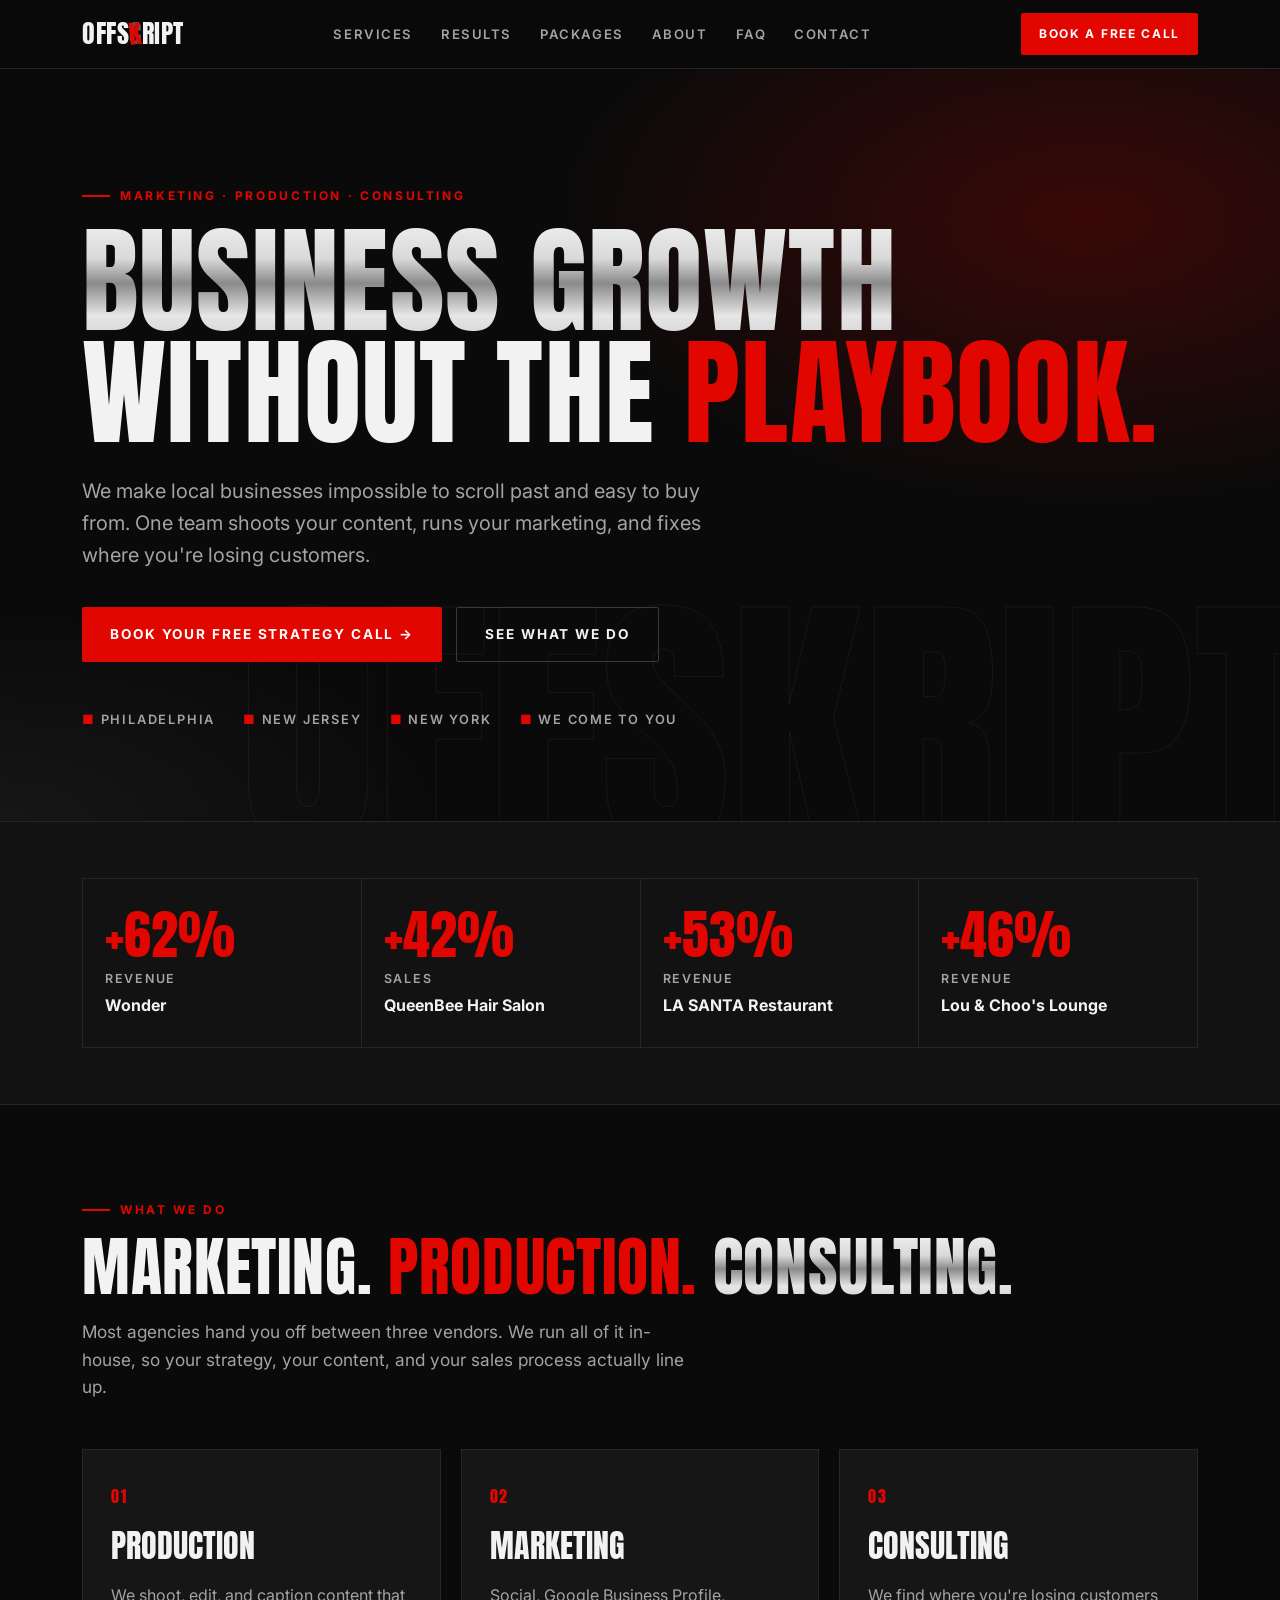
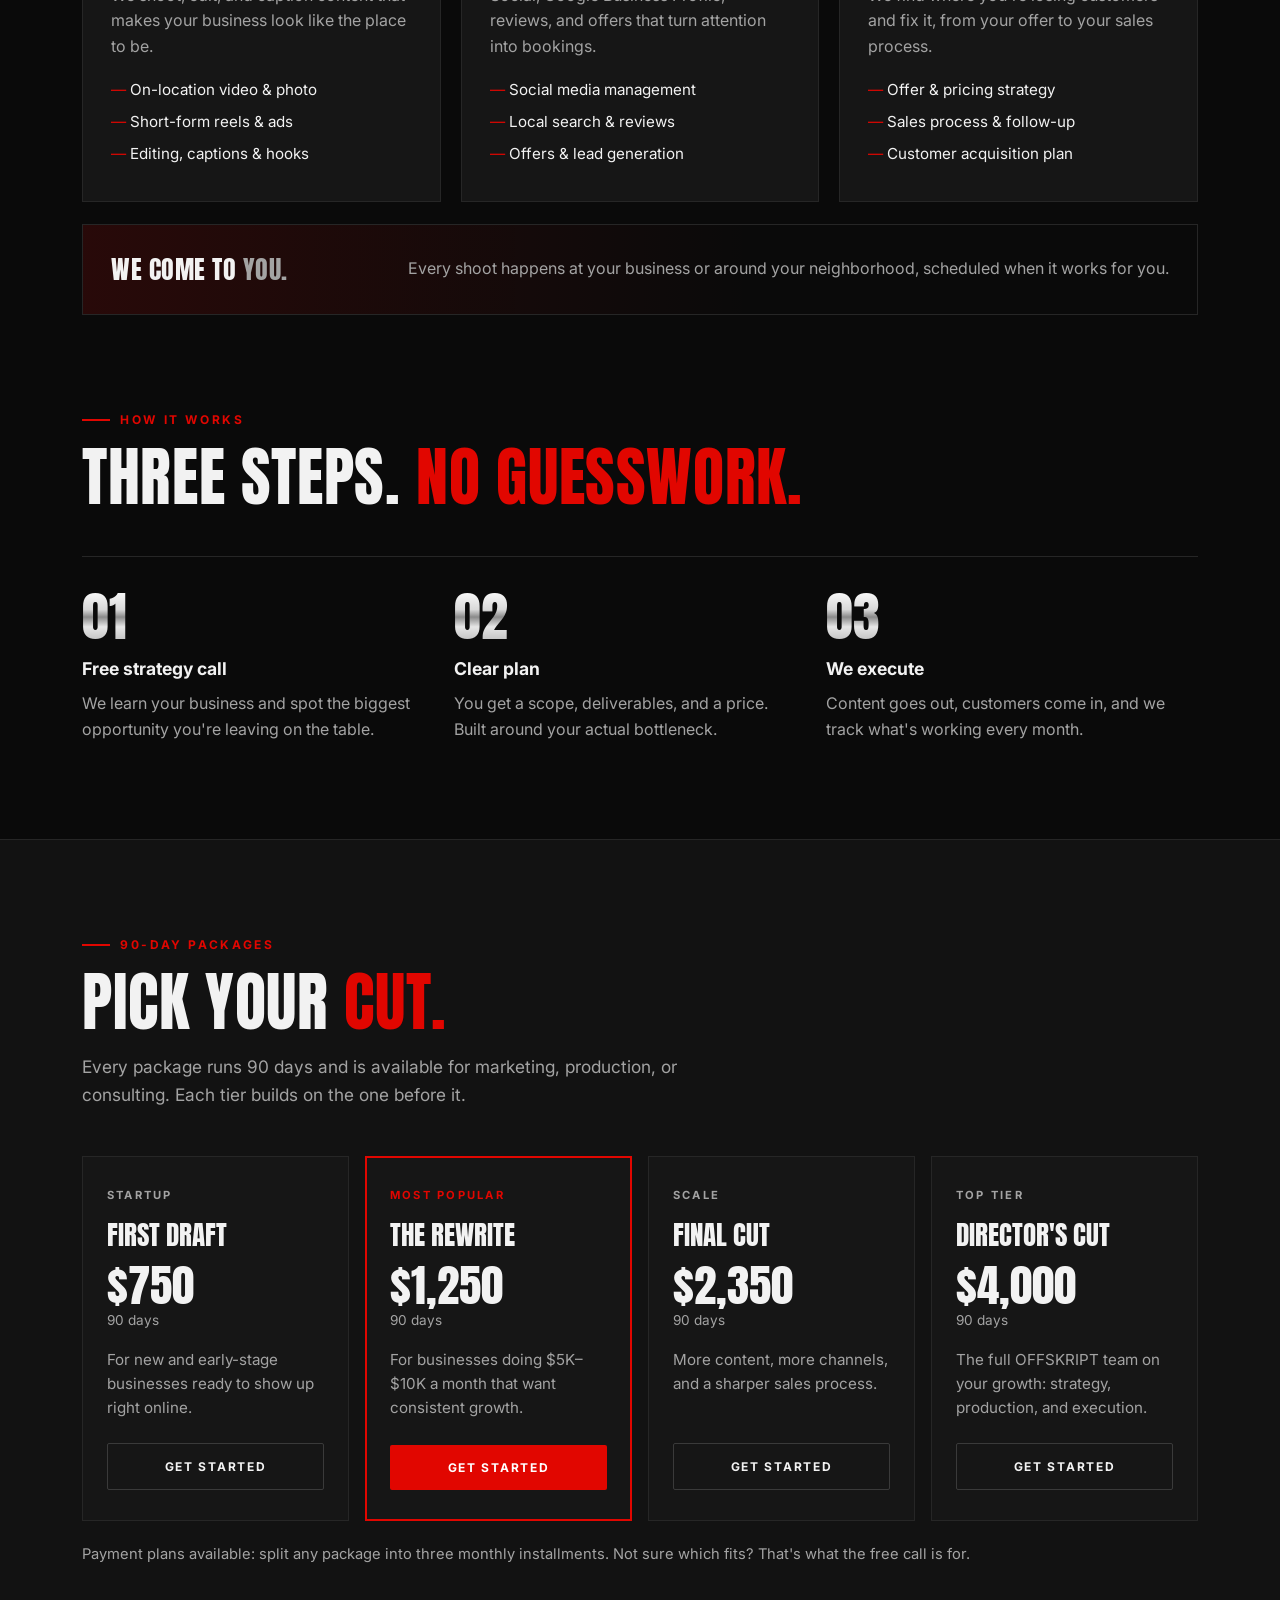
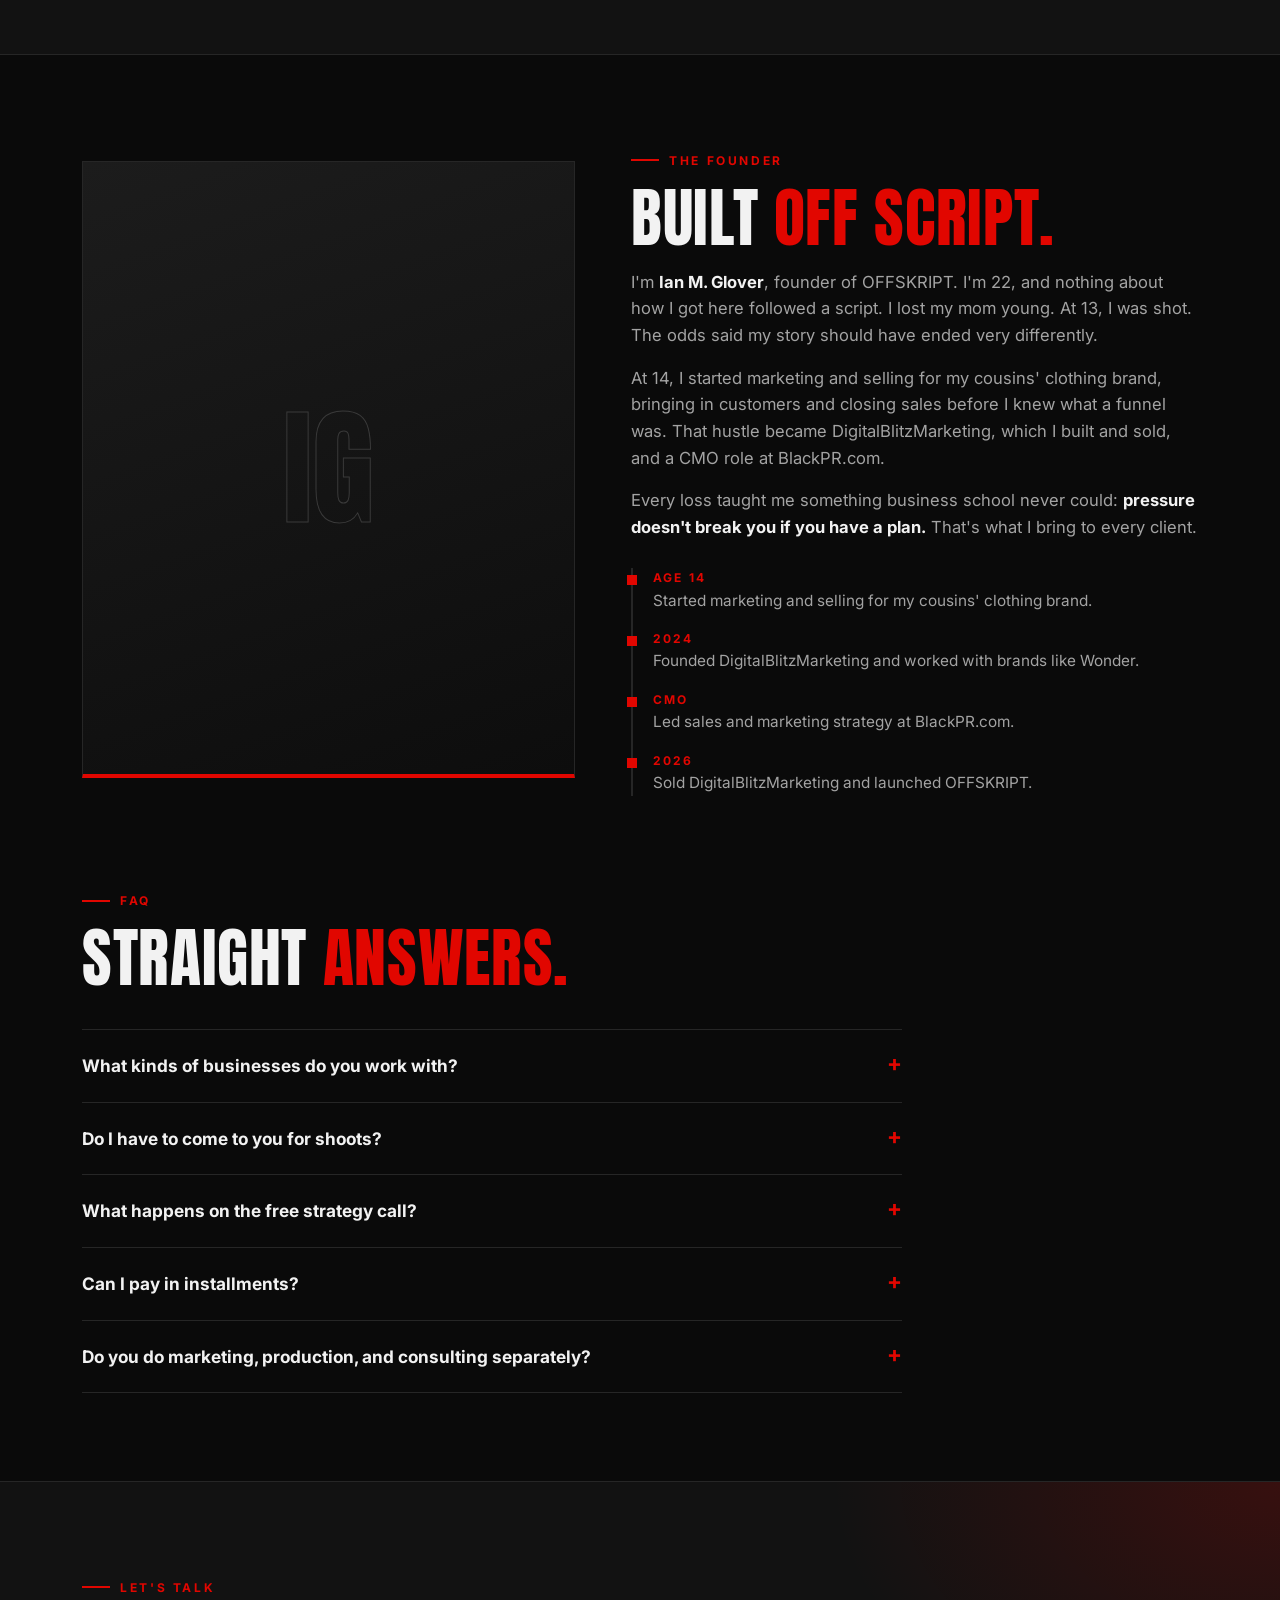
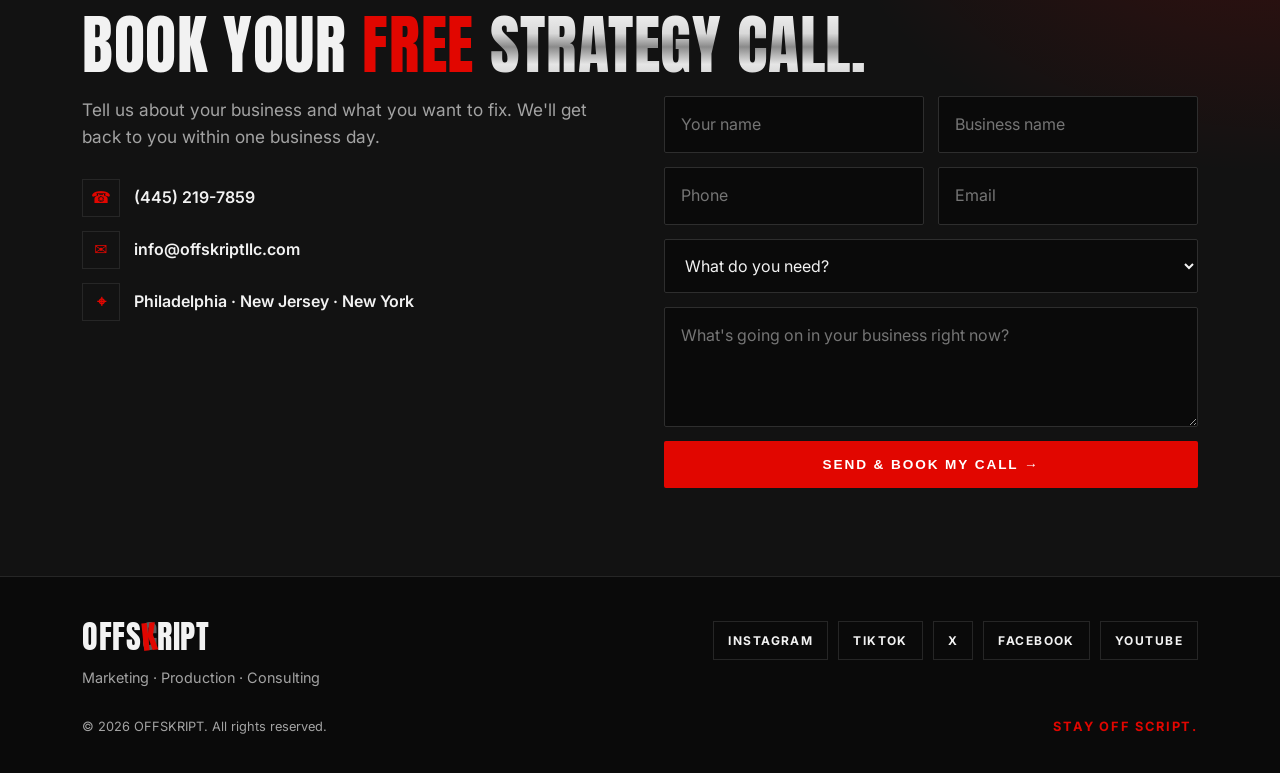
==== index.html @ 0e61558e "Add files via upload" ====
<!doctype html>
<html lang="en">
<head>
<meta charset="utf-8">
<meta name="viewport" content="width=device-width, initial-scale=1">
<title>OFFSKRIPT | Marketing, Production &amp; Consulting — Philly, NJ, NY</title>
<meta name="description" content="OFFSKRIPT is a marketing, production, and consulting agency for businesses across Philadelphia, New Jersey, and New York. We come to you, shoot the content, run the marketing, and fix the sales process.">
<link rel="canonical" href="https://offskript.me/">
<meta property="og:title" content="OFFSKRIPT | Business Growth Without the Playbook">
<meta property="og:description" content="Marketing. Production. Consulting. One team that comes to you across Philly, NJ, and NY.">
<meta property="og:url" content="https://offskript.me/">
<meta property="og:type" content="website">
<meta name="theme-color" content="#0a0a0a">
<link rel="icon" href="data:image/svg+xml,%3Csvg xmlns='http://www.w3.org/2000/svg' viewBox='0 0 64 64'%3E%3Crect width='64' height='64' rx='10' fill='%230a0a0a'/%3E%3Ctext x='50%25' y='54%25' text-anchor='middle' dominant-baseline='middle' font-family='Arial Black,Arial' font-weight='900' font-size='40' fill='%23e10600'%3EK%3C/text%3E%3C/svg%3E">
<link rel="preconnect" href="https://fonts.googleapis.com">
<link rel="preconnect" href="https://fonts.gstatic.com" crossorigin>
<link href="https://fonts.googleapis.com/css2?family=Anton&family=Inter:wght@400;500;600;700&display=swap" rel="stylesheet">
<style>
:root{
  --bg:#0a0a0a; --bg2:#121212; --card:#161616; --line:#262626;
  --text:#f2f2f2; --muted:#a3a3a3; --red:#e10600; --red2:#ff2a1f;
  --chrome:linear-gradient(180deg,#ffffff 0%,#d9d9d9 38%,#8a8a8a 52%,#e6e6e6 70%,#bdbdbd 100%);
  --max:1180px;
}
*{box-sizing:border-box;margin:0;padding:0}
html{scroll-behavior:smooth}
body{background:var(--bg);color:var(--text);font-family:Inter,system-ui,sans-serif;line-height:1.6;-webkit-font-smoothing:antialiased;overflow-x:hidden}
a{color:inherit;text-decoration:none}
img{max-width:100%;display:block}
.wrap{max-width:var(--max);margin:0 auto;padding:0 16px}
@media(min-width:768px){.wrap{padding:0 32px}}
.display{font-family:Anton,Impact,sans-serif;text-transform:uppercase;letter-spacing:.01em;line-height:.95;font-weight:400}
.chrome{background:var(--chrome);-webkit-background-clip:text;background-clip:text;color:transparent}
.red{color:var(--red)}
.label{display:inline-flex;align-items:center;gap:10px;font-size:.75rem;font-weight:700;letter-spacing:.22em;text-transform:uppercase;color:var(--red);margin-bottom:18px}
.label::before{content:"";width:28px;height:2px;background:var(--red)}
.btn{display:inline-flex;align-items:center;justify-content:center;gap:10px;padding:16px 28px;font-weight:700;font-size:.85rem;letter-spacing:.14em;text-transform:uppercase;border-radius:2px;transition:transform .15s,background .15s,border-color .15s;cursor:pointer;border:0}
.btn-red{background:var(--red);color:#fff}
.btn-red:hover{background:var(--red2);transform:translateY(-1px)}
.btn-ghost{border:1px solid #3a3a3a;color:var(--text);background:transparent}
.btn-ghost:hover{border-color:var(--text)}
section{padding:88px 0}
@media(max-width:640px){section{padding:64px 0}}
h2.display{font-size:clamp(2.2rem,6vw,4rem);margin-bottom:20px}
.lead{color:var(--muted);font-size:1.08rem;max-width:620px}
.wordmark{font-family:Anton,Impact,sans-serif;letter-spacing:.02em;display:inline-flex;align-items:baseline;line-height:1}
.wordmark .ck{position:relative;display:inline-block}
.wordmark .ck .c{opacity:.35}
.wordmark .ck .k{position:absolute;left:50%;top:0;transform:translateX(-50%) rotate(-6deg);color:var(--red)}
header{position:sticky;top:0;z-index:50;background:rgba(10,10,10,.86);backdrop-filter:blur(10px);border-bottom:1px solid var(--line)}
.nav{display:flex;align-items:center;justify-content:space-between;height:68px}
.nav .wordmark{font-size:1.6rem}
.nav ul{display:flex;gap:28px;list-style:none;font-size:.82rem;font-weight:600;letter-spacing:.12em;text-transform:uppercase;color:var(--muted)}
.nav ul a:hover{color:var(--text)}
.nav .btn{padding:11px 18px;font-size:.75rem}
.menu-btn{display:none;background:none;border:0;color:var(--text);font-size:1.6rem;cursor:pointer}
@media(max-width:900px){
  .nav ul,.nav .btn{display:none}
  .menu-btn{display:block}
  .nav.open ul{display:flex;flex-direction:column;position:absolute;top:68px;left:0;right:0;background:var(--bg);padding:20px 16px 28px;gap:18px;border-bottom:1px solid var(--line)}
}
.hero{position:relative;padding:110px 0 90px;overflow:hidden;border-bottom:1px solid var(--line)}
.hero::before{content:"";position:absolute;inset:0;background:radial-gradient(ellipse 60% 55% at 85% 20%,rgba(225,6,0,.22),transparent 70%),radial-gradient(ellipse 50% 40% at 0% 100%,rgba(255,255,255,.05),transparent 70%)}
.hero::after{content:"OFFSKRIPT";position:absolute;right:-2vw;bottom:-4vw;font-family:Anton,Impact,sans-serif;font-size:22vw;line-height:1;color:transparent;-webkit-text-stroke:1px rgba(255,255,255,.05);pointer-events:none;white-space:nowrap}
.hero .wrap{position:relative;z-index:1}
.hero h1{font-size:clamp(3rem,10vw,7.4rem);margin-bottom:26px}
.hero p.lead{font-size:clamp(1.05rem,2vw,1.25rem);margin-bottom:36px}
.hero .ctas{display:flex;flex-wrap:wrap;gap:14px}
.hero .meta{margin-top:48px;display:flex;flex-wrap:wrap;gap:10px 28px;color:var(--muted);font-size:.8rem;letter-spacing:.14em;text-transform:uppercase;font-weight:600}
.hero .meta span::before{content:"■ ";color:var(--red)}
.results{background:var(--bg2);border-bottom:1px solid var(--line);padding:56px 0}
.stats{display:grid;grid-template-columns:repeat(4,1fr);gap:1px;background:var(--line);border:1px solid var(--line)}
.stat{background:var(--bg2);padding:28px 22px}
.stat .num{font-family:Anton,Impact,sans-serif;font-size:clamp(2.4rem,5vw,3.4rem);line-height:1;color:var(--red)}
.stat .what{font-size:.78rem;letter-spacing:.14em;text-transform:uppercase;color:var(--muted);font-weight:600;margin-top:8px}
.stat .who{font-weight:700;margin-top:4px}
@media(max-width:800px){.stats{grid-template-columns:repeat(2,1fr)}}
.cards{display:grid;grid-template-columns:repeat(3,1fr);gap:20px;margin-top:48px}
.card{background:var(--card);border:1px solid var(--line);padding:34px 28px;position:relative;transition:border-color .2s,transform .2s}
.card:hover{border-color:#3d3d3d;transform:translateY(-3px)}
.card .idx{font-family:Anton,Impact,sans-serif;font-size:1rem;color:var(--red);letter-spacing:.1em}
.card h3{font-family:Anton,Impact,sans-serif;text-transform:uppercase;font-size:2rem;font-weight:400;margin:10px 0 12px}
.card p{color:var(--muted)}
.card ul{list-style:none;margin-top:18px;display:grid;gap:8px;font-size:.95rem}
.card li::before{content:"— ";color:var(--red)}
@media(max-width:900px){.cards{grid-template-columns:1fr}}
.come{margin-top:22px;border:1px solid var(--line);background:linear-gradient(90deg,rgba(225,6,0,.14),transparent 60%);padding:24px 28px;display:flex;flex-wrap:wrap;gap:10px 24px;align-items:center;justify-content:space-between}
.come strong{font-family:Anton,Impact,sans-serif;text-transform:uppercase;font-weight:400;font-size:1.6rem;letter-spacing:.02em}
.come span{color:var(--muted)}
.steps{display:grid;grid-template-columns:repeat(3,1fr);gap:0;margin-top:48px;border-top:1px solid var(--line)}
.step{padding:32px 28px 8px 0}
.step .n{font-family:Anton,Impact,sans-serif;font-size:3.4rem;line-height:1}
.step h4{font-size:1.1rem;margin:12px 0 8px}
.step p{color:var(--muted)}
@media(max-width:800px){.steps{grid-template-columns:1fr}.step{padding:28px 0 4px}}
.pk-wrap{background:var(--bg2);border-top:1px solid var(--line);border-bottom:1px solid var(--line)}
.packages{display:grid;grid-template-columns:repeat(4,1fr);gap:16px;margin-top:48px}
.pk{background:var(--card);border:1px solid var(--line);padding:30px 24px;display:flex;flex-direction:column}
.pk.feat{border-color:var(--red);box-shadow:0 0 0 1px var(--red) inset}
.pk .tag{font-size:.7rem;letter-spacing:.2em;text-transform:uppercase;font-weight:700;color:var(--muted)}
.pk.feat .tag{color:var(--red)}
.pk h3{font-family:Anton,Impact,sans-serif;text-transform:uppercase;font-weight:400;font-size:1.7rem;margin:8px 0 4px}
.pk .price{font-family:Anton,Impact,sans-serif;font-size:2.8rem;line-height:1.1}
.pk .term{color:var(--muted);font-size:.85rem;margin-bottom:16px}
.pk p{color:var(--muted);font-size:.95rem;flex:1}
.pk .btn{margin-top:22px;padding:13px 16px;font-size:.75rem}
.pk-note{margin-top:22px;color:var(--muted);font-size:.92rem}
@media(max-width:1000px){.packages{grid-template-columns:repeat(2,1fr)}}
@media(max-width:560px){.packages{grid-template-columns:1fr}}
.about{display:grid;grid-template-columns:1fr 1.15fr;gap:56px;align-items:center}
.photo{aspect-ratio:4/5;background:linear-gradient(160deg,#1c1c1c,#0d0d0d);border:1px solid var(--line);border-bottom:4px solid var(--red);position:relative;overflow:hidden;display:flex;align-items:center;justify-content:center}
.photo img{width:100%;height:100%;object-fit:cover;position:absolute;inset:0}
.photo .mono{font-family:Anton,Impact,sans-serif;font-size:8rem;color:transparent;-webkit-text-stroke:1px #3a3a3a}
.about p{color:var(--muted);margin-bottom:16px;font-size:1.04rem}
.about p strong{color:var(--text)}
.timeline{margin-top:28px;border-left:2px solid var(--line);padding-left:20px;display:grid;gap:16px}
.timeline div{position:relative}
.timeline div::before{content:"";position:absolute;left:-26px;top:7px;width:10px;height:10px;background:var(--red)}
.timeline b{display:block;font-size:.75rem;letter-spacing:.18em;text-transform:uppercase;color:var(--red)}
.timeline span{color:var(--muted);font-size:.96rem}
@media(max-width:900px){.about{grid-template-columns:1fr;gap:36px}.photo{max-width:420px}}
.faq{max-width:820px;margin-top:40px;border-top:1px solid var(--line)}
.faq details{border-bottom:1px solid var(--line);padding:22px 0}
.faq summary{cursor:pointer;list-style:none;font-weight:700;font-size:1.08rem;display:flex;justify-content:space-between;gap:20px}
.faq summary::-webkit-details-marker{display:none}
.faq summary::after{content:"+";color:var(--red);font-size:1.4rem;line-height:1}
.faq details[open] summary::after{content:"–"}
.faq p{color:var(--muted);margin-top:12px}
.contact{background:var(--bg2);border-top:1px solid var(--line);position:relative;overflow:hidden}
.contact::before{content:"";position:absolute;inset:0;background:radial-gradient(ellipse 50% 60% at 100% 0%,rgba(225,6,0,.18),transparent 70%)}
.contact .wrap{position:relative}
.cgrid{display:grid;grid-template-columns:1fr 1fr;gap:48px;margin-top:20px}
.cinfo{display:grid;gap:14px;margin-top:28px}
.cinfo a,.cinfo div{display:flex;gap:14px;align-items:center;font-weight:600}
.cinfo i{font-style:normal;width:38px;height:38px;border:1px solid var(--line);display:grid;place-items:center;color:var(--red);flex:none}
form{display:grid;gap:14px}
input,select,textarea{width:100%;background:var(--bg);border:1px solid #2e2e2e;color:var(--text);padding:15px 16px;font:inherit;border-radius:2px}
input:focus,select:focus,textarea:focus{outline:none;border-color:var(--red)}
textarea{min-height:120px;resize:vertical}
.frow{display:grid;grid-template-columns:1fr 1fr;gap:14px}
@media(max-width:800px){.cgrid{grid-template-columns:1fr}.frow{grid-template-columns:1fr}}
footer{border-top:1px solid var(--line);padding:44px 0 36px;color:var(--muted);font-size:.9rem}
.fgrid{display:flex;flex-wrap:wrap;justify-content:space-between;gap:28px;align-items:flex-start}
footer .wordmark{font-size:2rem;color:var(--text)}
.socials{display:flex;flex-wrap:wrap;gap:10px}
.socials a{border:1px solid var(--line);padding:9px 14px;font-size:.75rem;font-weight:700;letter-spacing:.12em;text-transform:uppercase;color:var(--text)}
.socials a:hover{border-color:var(--red);color:var(--red)}
.sign{margin-top:28px;display:flex;flex-wrap:wrap;justify-content:space-between;gap:12px;font-size:.8rem}
.sign em{font-style:normal;color:var(--red);font-weight:700;letter-spacing:.14em;text-transform:uppercase}
.reveal{opacity:0;transform:translateY(18px);transition:opacity .7s,transform .7s}
.reveal.in{opacity:1;transform:none}
@media(prefers-reduced-motion:reduce){.reveal{opacity:1;transform:none;transition:none}html{scroll-behavior:auto}}
</style>
</head>
<body>

<header>
  <nav class="wrap nav" id="nav">
    <a href="#top" class="wordmark" aria-label="OFFSKRIPT home">OFFS<span class="ck"><span class="c">C</span><span class="k">K</span></span>RIPT</a>
    <ul>
      <li><a href="#services">Services</a></li>
      <li><a href="#results">Results</a></li>
      <li><a href="#packages">Packages</a></li>
      <li><a href="#about">About</a></li>
      <li><a href="#faq">FAQ</a></li>
      <li><a href="#contact">Contact</a></li>
    </ul>
    <a href="#contact" class="btn btn-red">Book a Free Call</a>
    <button class="menu-btn" aria-label="Open menu" onclick="document.getElementById('nav').classList.toggle('open')">☰</button>
  </nav>
</header>

<main id="top">

<section class="hero">
  <div class="wrap">
    <div class="label">Marketing · Production · Consulting</div>
    <h1 class="display"><span class="chrome">Business growth</span><br>without the <span class="red">playbook.</span></h1>
    <p class="lead">We make local businesses impossible to scroll past and easy to buy from. One team shoots your content, runs your marketing, and fixes where you're losing customers.</p>
    <div class="ctas">
      <a href="#contact" class="btn btn-red">Book Your Free Strategy Call →</a>
      <a href="#services" class="btn btn-ghost">See What We Do</a>
    </div>
    <div class="meta"><span>Philadelphia</span><span>New Jersey</span><span>New York</span><span>We come to you</span></div>
  </div>
</section>

<section class="results" id="results">
  <div class="wrap">
    <div class="stats reveal">
      <div class="stat"><div class="num">+62%</div><div class="what">Revenue</div><div class="who">Wonder</div></div>
      <div class="stat"><div class="num">+42%</div><div class="what">Sales</div><div class="who">QueenBee Hair Salon</div></div>
      <div class="stat"><div class="num">+53%</div><div class="what">Revenue</div><div class="who">LA SANTA Restaurant</div></div>
      <div class="stat"><div class="num">+46%</div><div class="what">Revenue</div><div class="who">Lou &amp; Choo's Lounge</div></div>
    </div>
  </div>
</section>

<section id="services">
  <div class="wrap">
    <div class="label">What We Do</div>
    <h2 class="display">Marketing. <span class="red">Production.</span> <span class="chrome">Consulting.</span></h2>
    <p class="lead">Most agencies hand you off between three vendors. We run all of it in-house, so your strategy, your content, and your sales process actually line up.</p>
    <div class="cards">
      <div class="card reveal">
        <div class="idx">01</div>
        <h3>Production</h3>
        <p>We shoot, edit, and caption content that makes your business look like the place to be.</p>
        <ul><li>On-location video &amp; photo</li><li>Short-form reels &amp; ads</li><li>Editing, captions &amp; hooks</li></ul>
      </div>
      <div class="card reveal">
        <div class="idx">02</div>
        <h3>Marketing</h3>
        <p>Social, Google Business Profile, reviews, and offers that turn attention into bookings.</p>
        <ul><li>Social media management</li><li>Local search &amp; reviews</li><li>Offers &amp; lead generation</li></ul>
      </div>
      <div class="card reveal">
        <div class="idx">03</div>
        <h3>Consulting</h3>
        <p>We find where you're losing customers and fix it, from your offer to your sales process.</p>
        <ul><li>Offer &amp; pricing strategy</li><li>Sales process &amp; follow-up</li><li>Customer acquisition plan</li></ul>
      </div>
    </div>
    <div class="come reveal"><strong>We come to <span class="red">you.</span></strong><span>Every shoot happens at your business or around your neighborhood, scheduled when it works for you.</span></div>
  </div>
</section>

<section style="padding-top:0">
  <div class="wrap">
    <div class="label">How It Works</div>
    <h2 class="display">Three steps. <span class="red">No guesswork.</span></h2>
    <div class="steps">
      <div class="step reveal"><div class="n chrome">01</div><h4>Free strategy call</h4><p>We learn your business and spot the biggest opportunity you're leaving on the table.</p></div>
      <div class="step reveal"><div class="n chrome">02</div><h4>Clear plan</h4><p>You get a scope, deliverables, and a price. Built around your actual bottleneck.</p></div>
      <div class="step reveal"><div class="n chrome">03</div><h4>We execute</h4><p>Content goes out, customers come in, and we track what's working every month.</p></div>
    </div>
  </div>
</section>

<section class="pk-wrap" id="packages">
  <div class="wrap">
    <div class="label">90-Day Packages</div>
    <h2 class="display">Pick your <span class="red">cut.</span></h2>
    <p class="lead">Every package runs 90 days and is available for marketing, production, or consulting. Each tier builds on the one before it.</p>
    <div class="packages">
      <div class="pk reveal"><div class="tag">Startup</div><h3>First Draft</h3><div class="price">$750</div><div class="term">90 days</div><p>For new and early-stage businesses ready to show up right online.</p><a href="#contact" class="btn btn-ghost">Get Started</a></div>
      <div class="pk feat reveal"><div class="tag">Most Popular</div><h3>The Rewrite</h3><div class="price">$1,250</div><div class="term">90 days</div><p>For businesses doing $5K–$10K a month that want consistent growth.</p><a href="#contact" class="btn btn-red">Get Started</a></div>
      <div class="pk reveal"><div class="tag">Scale</div><h3>Final Cut</h3><div class="price">$2,350</div><div class="term">90 days</div><p>More content, more channels, and a sharper sales process.</p><a href="#contact" class="btn btn-ghost">Get Started</a></div>
      <div class="pk reveal"><div class="tag">Top Tier</div><h3>Director's Cut</h3><div class="price">$4,000</div><div class="term">90 days</div><p>The full OFFSKRIPT team on your growth: strategy, production, and execution.</p><a href="#contact" class="btn btn-ghost">Get Started</a></div>
    </div>
    <p class="pk-note">Payment plans available: split any package into three monthly installments. Not sure which fits? That's what the free call is for.</p>
  </div>
</section>

<section id="about">
  <div class="wrap about">
    <div class="photo reveal">
      <span class="mono">IG</span>
      <img src="founder.jpg" alt="Ian M. Glover, founder of OFFSKRIPT" onerror="this.remove()">
    </div>
    <div class="reveal">
      <div class="label">The Founder</div>
      <h2 class="display">Built <span class="red">off script.</span></h2>
      <p>I'm <strong>Ian M. Glover</strong>, founder of OFFSKRIPT. I'm 22, and nothing about how I got here followed a script. I lost my mom young. At 13, I was shot. The odds said my story should have ended very differently.</p>
      <p>At 14, I started marketing and selling for my cousins' clothing brand, bringing in customers and closing sales before I knew what a funnel was. That hustle became DigitalBlitzMarketing, which I built and sold, and a CMO role at BlackPR.com.</p>
      <p>Every loss taught me something business school never could: <strong>pressure doesn't break you if you have a plan.</strong> That's what I bring to every client.</p>
      <div class="timeline">
        <div><b>Age 14</b><span>Started marketing and selling for my cousins' clothing brand.</span></div>
        <div><b>2024</b><span>Founded DigitalBlitzMarketing and worked with brands like Wonder.</span></div>
        <div><b>CMO</b><span>Led sales and marketing strategy at BlackPR.com.</span></div>
        <div><b>2026</b><span>Sold DigitalBlitzMarketing and launched OFFSKRIPT.</span></div>
      </div>
    </div>
  </div>
</section>

<section id="faq" style="padding-top:0">
  <div class="wrap">
    <div class="label">FAQ</div>
    <h2 class="display">Straight <span class="red">answers.</span></h2>
    <div class="faq">
      <details><summary>What kinds of businesses do you work with?</summary><p>Local and service businesses across Philly, New Jersey, and New York: salons, barbershops, restaurants, lounges, nail spas, and more. If you sell to customers in your area, we can help.</p></details>
      <details><summary>Do I have to come to you for shoots?</summary><p>No. We come to you. Shoots happen at your place of business or around your neighborhood, scheduled at your convenience.</p></details>
      <details><summary>What happens on the free strategy call?</summary><p>We look at how you're getting customers now, find the biggest gap, and show you a plan to fix it. If it makes sense to work together, we'll walk you through the right package. No pressure.</p></details>
      <details><summary>Can I pay in installments?</summary><p>Yes. Any package can be split into three monthly payments.</p></details>
      <details><summary>Do you do marketing, production, and consulting separately?</summary><p>Yes. Every package is available for any one of the three, or we can combine them. Most clients get the best results when all three work together.</p></details>
    </div>
  </div>
</section>

<section class="contact" id="contact">
  <div class="wrap">
    <div class="label">Let's Talk</div>
    <h2 class="display">Book your <span class="red">free</span> <span class="chrome">strategy call.</span></h2>
    <div class="cgrid">
      <div>
        <p class="lead">Tell us about your business and what you want to fix. We'll get back to you within one business day.</p>
        <div class="cinfo">
          <a href="tel:+14452197859"><i>☎</i>(445) 219-7859</a>
          <a href="mailto:info@offskriptllc.com"><i>✉</i>info@offskriptllc.com</a>
          <div><i>⌖</i>Philadelphia · New Jersey · New York</div>
        </div>
      </div>
      <form id="cform">
        <div class="frow"><input name="name" placeholder="Your name" required><input name="business" placeholder="Business name" required></div>
        <div class="frow"><input name="phone" type="tel" placeholder="Phone"><input name="email" type="email" placeholder="Email" required></div>
        <select name="service"><option value="">What do you need?</option><option>Marketing</option><option>Production</option><option>Consulting</option><option>All three</option><option>Not sure yet</option></select>
        <textarea name="message" placeholder="What's going on in your business right now?"></textarea>
        <button class="btn btn-red" type="submit">Send &amp; Book My Call →</button>
      </form>
    </div>
  </div>
</section>

</main>

<footer>
  <div class="wrap">
    <div class="fgrid">
      <div>
        <div class="wordmark">OFFS<span class="ck"><span class="c">C</span><span class="k">K</span></span>RIPT</div>
        <p style="margin-top:10px">Marketing · Production · Consulting</p>
      </div>
      <div class="socials">
        <a href="https://instagram.com/officialoffskript" target="_blank" rel="noopener">Instagram</a>
        <a href="https://tiktok.com/@offskriptmedia" target="_blank" rel="noopener">TikTok</a>
        <a href="https://x.com/OFFSKRIPTLLC" target="_blank" rel="noopener">X</a>
        <a href="https://facebook.com/Offskript" target="_blank" rel="noopener">Facebook</a>
        <a href="https://youtube.com/@OFFSKRIPTEMedia" target="_blank" rel="noopener">YouTube</a>
      </div>
    </div>
    <div class="sign"><span>© <span id="yr"></span> OFFSKRIPT. All rights reserved.</span><em>Stay off script.</em></div>
  </div>
</footer>

<script>
document.getElementById('yr').textContent=new Date().getFullYear();
document.querySelectorAll('#nav ul a').forEach(a=>a.addEventListener('click',()=>document.getElementById('nav').classList.remove('open')));
const io=new IntersectionObserver(es=>es.forEach(e=>{if(e.isIntersecting){e.target.classList.add('in');io.unobserve(e.target)}}),{threshold:.12});
document.querySelectorAll('.reveal').forEach(el=>io.observe(el));
document.getElementById('cform').addEventListener('submit',e=>{
  e.preventDefault();
  const f=new FormData(e.target);
  const body='Name: '+f.get('name')+'\nBusiness: '+f.get('business')+'\nPhone: '+f.get('phone')+'\nEmail: '+f.get('email')+'\nService: '+f.get('service')+'\n\n'+f.get('message');
  location.href='mailto:info@offskriptllc.com?subject='+encodeURIComponent('Strategy call request: '+f.get('business'))+'&body='+encodeURIComponent(body);
});
</script>
</body>
</html>
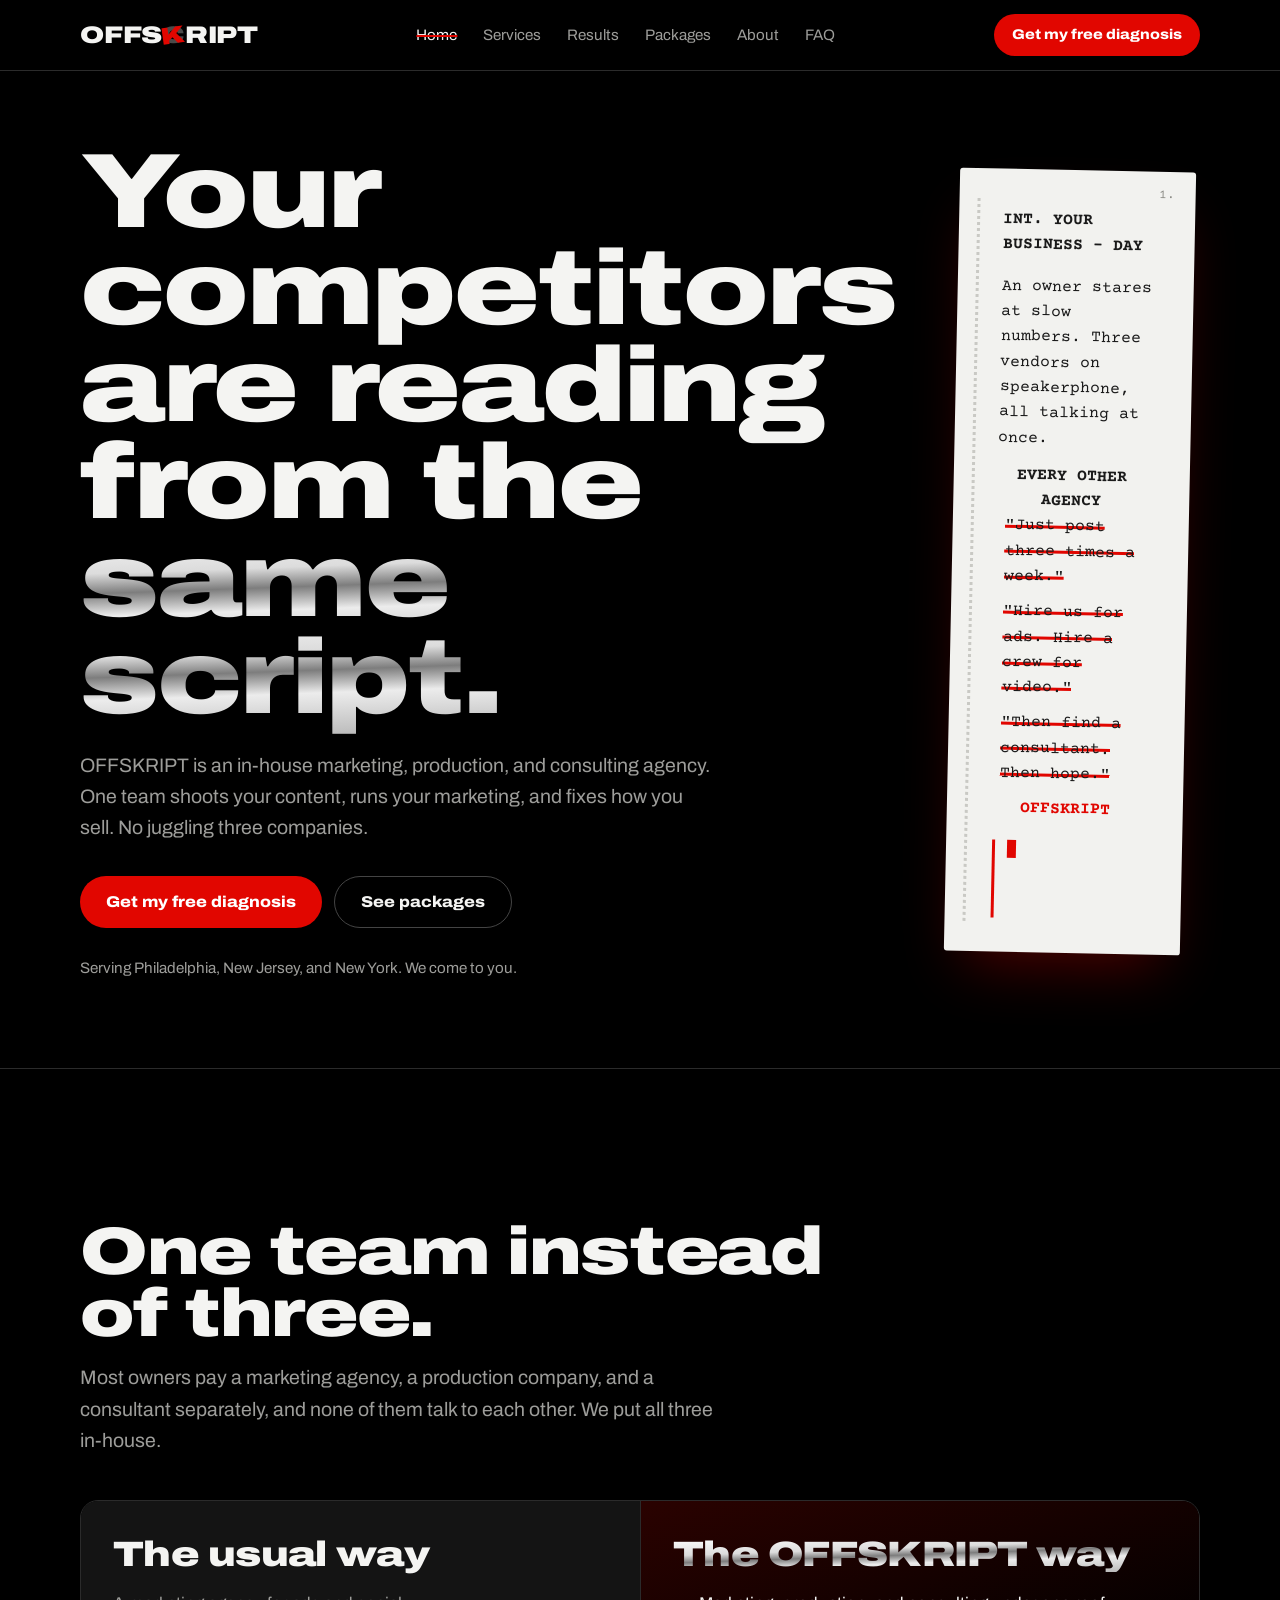
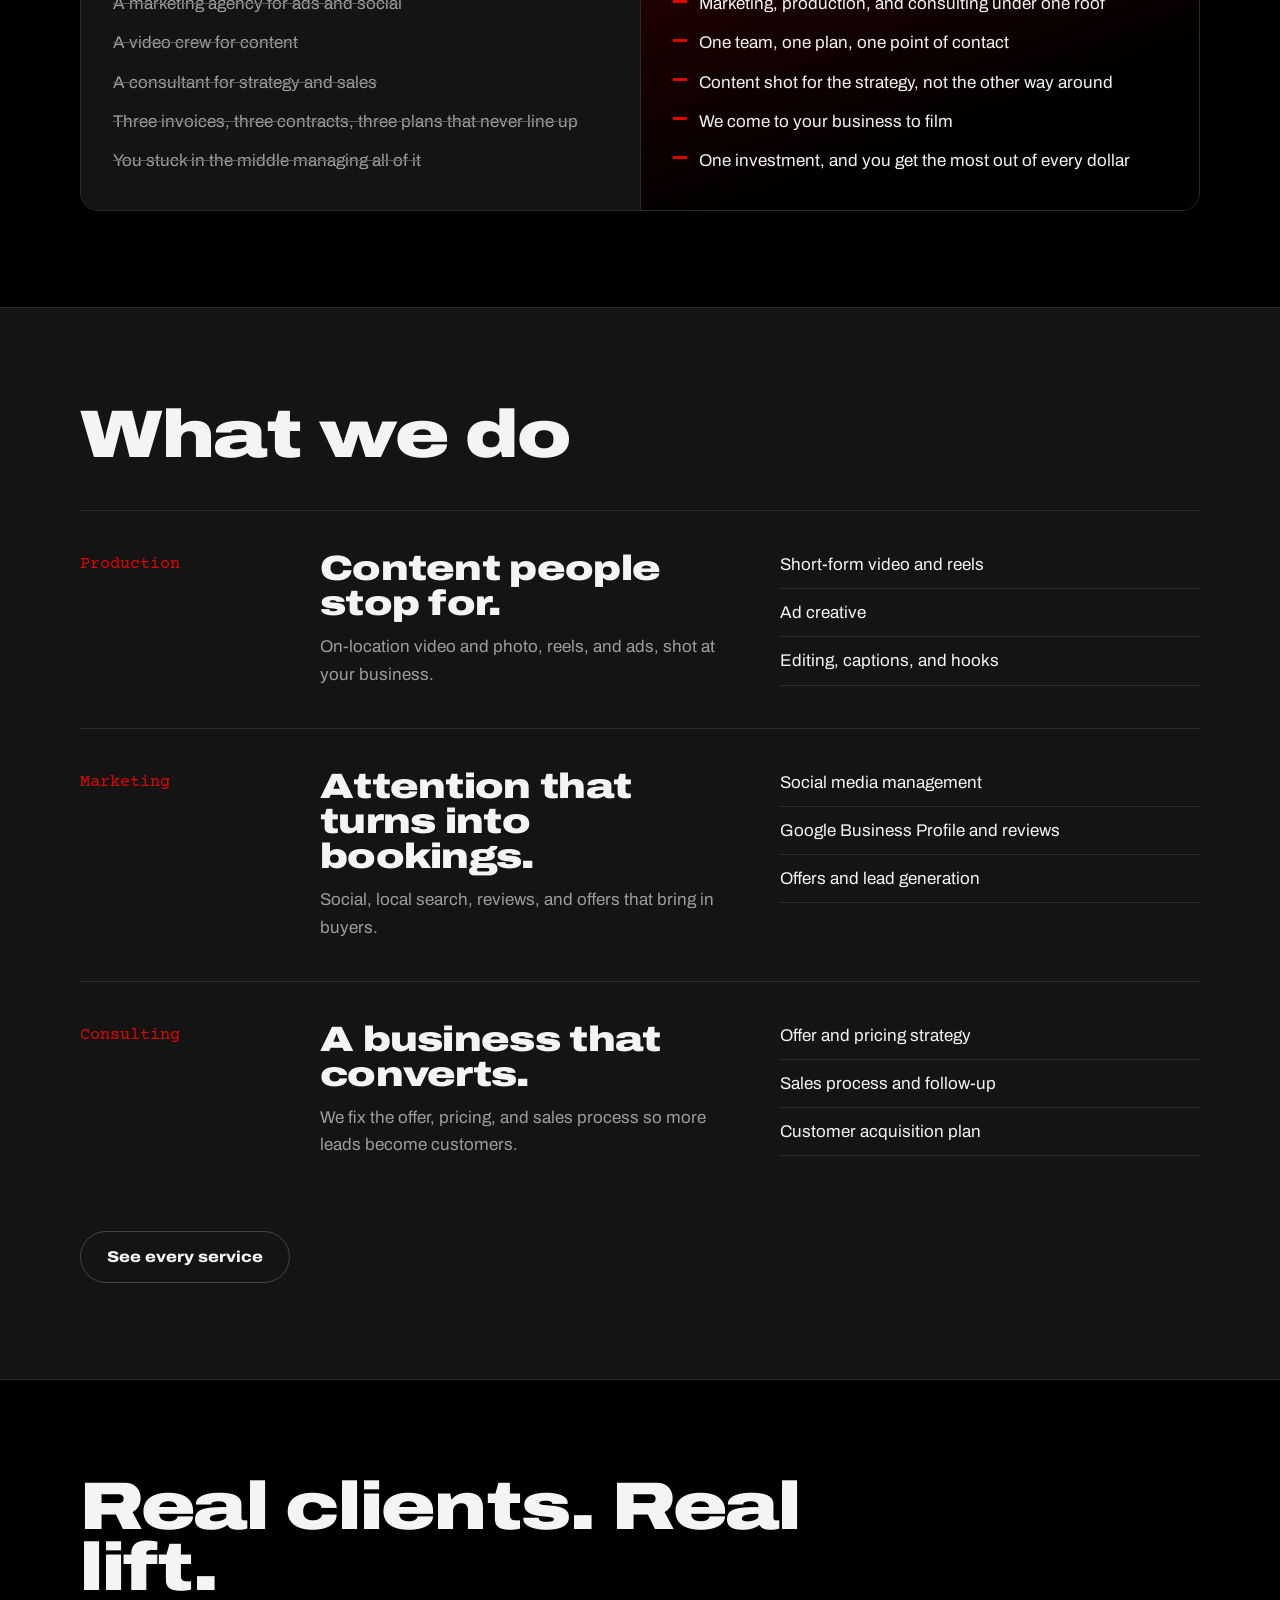
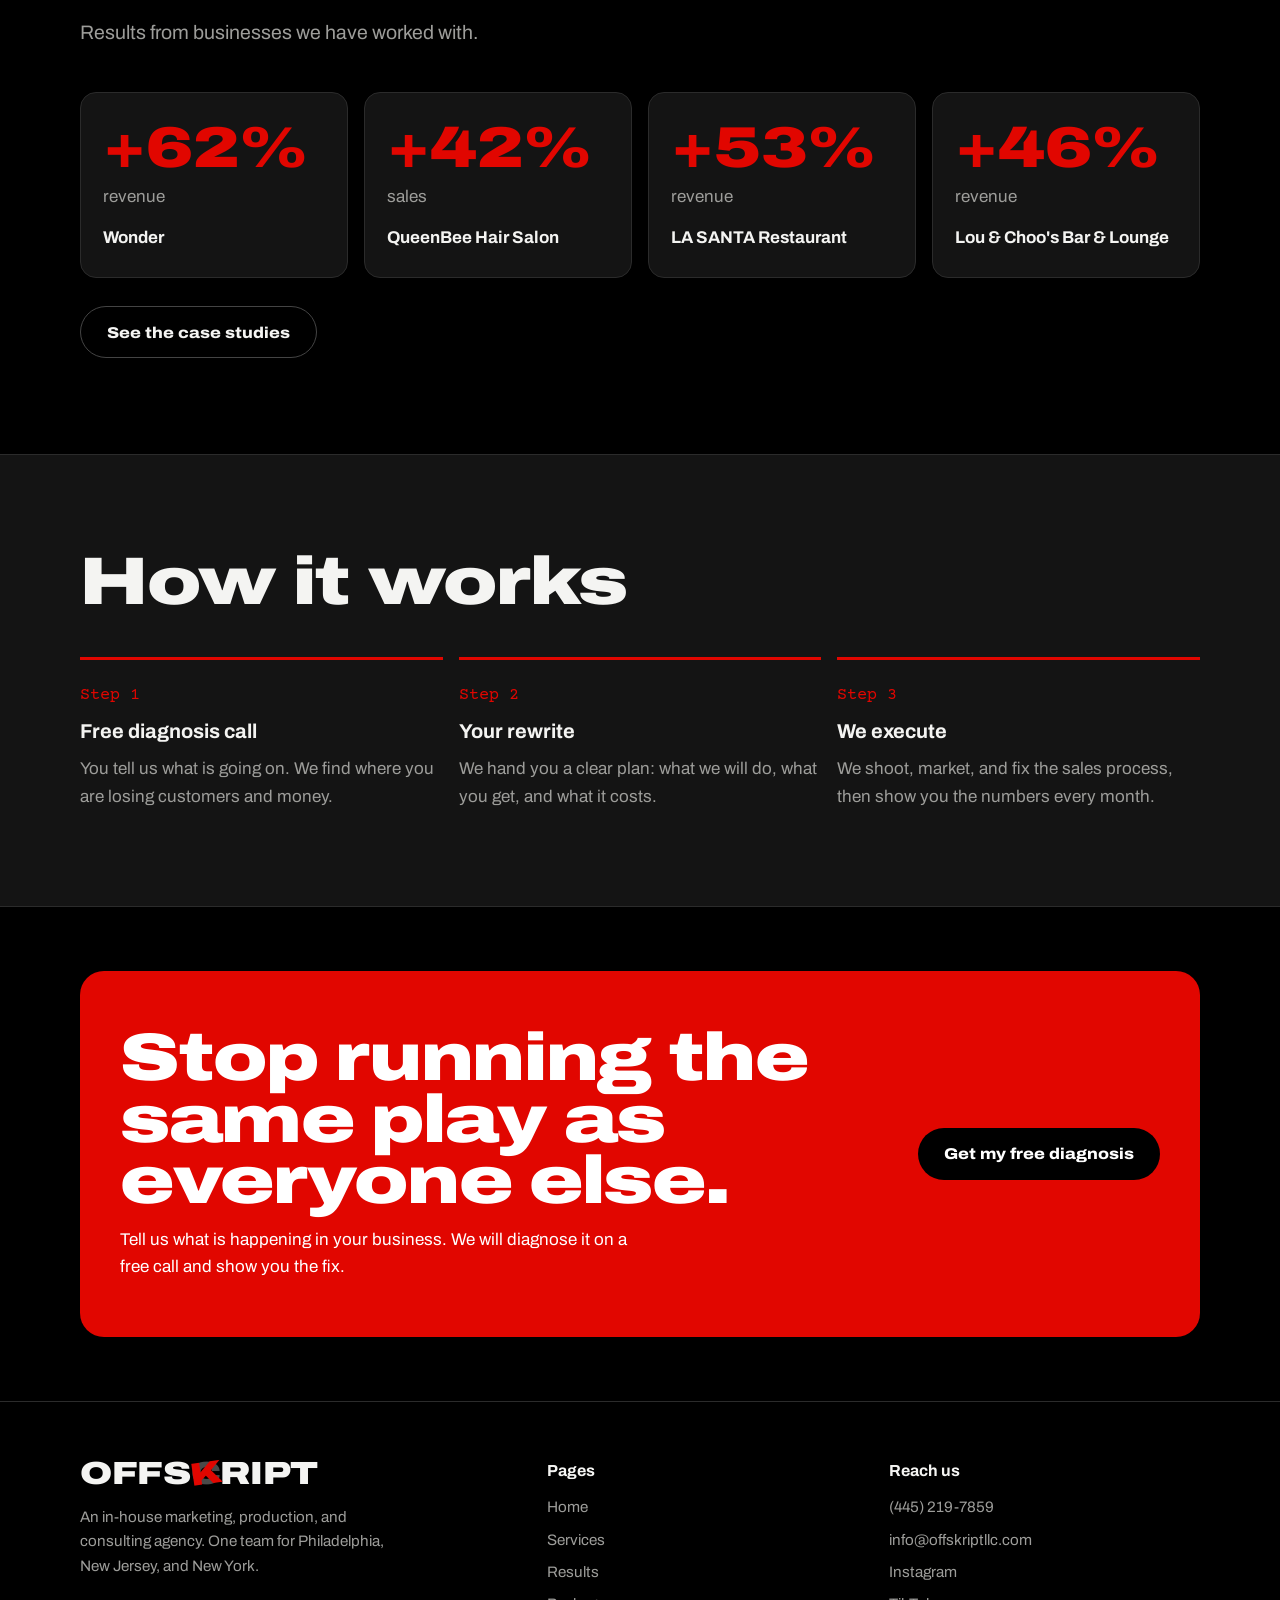
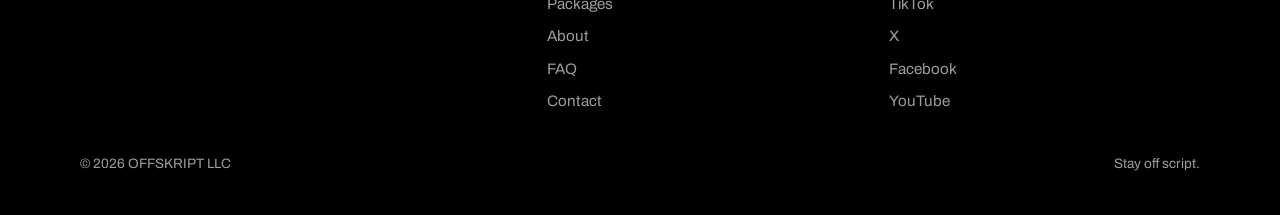
==== commit b22f081c: "Add files via upload" ====
--- a/index.html
+++ b/index.html
@@ -3,347 +3,34 @@
 <head>
 <meta charset="utf-8">
 <meta name="viewport" content="width=device-width, initial-scale=1">
-<title>OFFSKRIPT | Marketing, Production &amp; Consulting — Philly, NJ, NY</title>
-<meta name="description" content="OFFSKRIPT is a marketing, production, and consulting agency for businesses across Philadelphia, New Jersey, and New York. We come to you, shoot the content, run the marketing, and fix the sales process.">
+<title>OFFSKRIPT | In-House Marketing, Production & Consulting</title>
+<meta name="description" content="One in-house team for marketing, video production, and business consulting across Philadelphia, New Jersey, and New York. We come to you.">
 <link rel="canonical" href="https://offskript.me/">
-<meta property="og:title" content="OFFSKRIPT | Business Growth Without the Playbook">
-<meta property="og:description" content="Marketing. Production. Consulting. One team that comes to you across Philly, NJ, and NY.">
-<meta property="og:url" content="https://offskript.me/">
+<meta property="og:title" content="OFFSKRIPT | In-House Marketing, Production & Consulting">
+<meta property="og:description" content="One in-house team for marketing, video production, and business consulting across Philadelphia, New Jersey, and New York. We come to you.">
 <meta property="og:type" content="website">
-<meta name="theme-color" content="#0a0a0a">
-<link rel="icon" href="data:image/svg+xml,%3Csvg xmlns='http://www.w3.org/2000/svg' viewBox='0 0 64 64'%3E%3Crect width='64' height='64' rx='10' fill='%230a0a0a'/%3E%3Ctext x='50%25' y='54%25' text-anchor='middle' dominant-baseline='middle' font-family='Arial Black,Arial' font-weight='900' font-size='40' fill='%23e10600'%3EK%3C/text%3E%3C/svg%3E">
-<link rel="preconnect" href="https://fonts.googleapis.com">
-<link rel="preconnect" href="https://fonts.gstatic.com" crossorigin>
-<link href="https://fonts.googleapis.com/css2?family=Anton&family=Inter:wght@400;500;600;700&display=swap" rel="stylesheet">
-<style>
-:root{
-  --bg:#0a0a0a; --bg2:#121212; --card:#161616; --line:#262626;
-  --text:#f2f2f2; --muted:#a3a3a3; --red:#e10600; --red2:#ff2a1f;
-  --chrome:linear-gradient(180deg,#ffffff 0%,#d9d9d9 38%,#8a8a8a 52%,#e6e6e6 70%,#bdbdbd 100%);
-  --max:1180px;
-}
-*{box-sizing:border-box;margin:0;padding:0}
-html{scroll-behavior:smooth}
-body{background:var(--bg);color:var(--text);font-family:Inter,system-ui,sans-serif;line-height:1.6;-webkit-font-smoothing:antialiased;overflow-x:hidden}
-a{color:inherit;text-decoration:none}
-img{max-width:100%;display:block}
-.wrap{max-width:var(--max);margin:0 auto;padding:0 16px}
-@media(min-width:768px){.wrap{padding:0 32px}}
-.display{font-family:Anton,Impact,sans-serif;text-transform:uppercase;letter-spacing:.01em;line-height:.95;font-weight:400}
-.chrome{background:var(--chrome);-webkit-background-clip:text;background-clip:text;color:transparent}
-.red{color:var(--red)}
-.label{display:inline-flex;align-items:center;gap:10px;font-size:.75rem;font-weight:700;letter-spacing:.22em;text-transform:uppercase;color:var(--red);margin-bottom:18px}
-.label::before{content:"";width:28px;height:2px;background:var(--red)}
-.btn{display:inline-flex;align-items:center;justify-content:center;gap:10px;padding:16px 28px;font-weight:700;font-size:.85rem;letter-spacing:.14em;text-transform:uppercase;border-radius:2px;transition:transform .15s,background .15s,border-color .15s;cursor:pointer;border:0}
-.btn-red{background:var(--red);color:#fff}
-.btn-red:hover{background:var(--red2);transform:translateY(-1px)}
-.btn-ghost{border:1px solid #3a3a3a;color:var(--text);background:transparent}
-.btn-ghost:hover{border-color:var(--text)}
-section{padding:88px 0}
-@media(max-width:640px){section{padding:64px 0}}
-h2.display{font-size:clamp(2.2rem,6vw,4rem);margin-bottom:20px}
-.lead{color:var(--muted);font-size:1.08rem;max-width:620px}
-.wordmark{font-family:Anton,Impact,sans-serif;letter-spacing:.02em;display:inline-flex;align-items:baseline;line-height:1}
-.wordmark .ck{position:relative;display:inline-block}
-.wordmark .ck .c{opacity:.35}
-.wordmark .ck .k{position:absolute;left:50%;top:0;transform:translateX(-50%) rotate(-6deg);color:var(--red)}
-header{position:sticky;top:0;z-index:50;background:rgba(10,10,10,.86);backdrop-filter:blur(10px);border-bottom:1px solid var(--line)}
-.nav{display:flex;align-items:center;justify-content:space-between;height:68px}
-.nav .wordmark{font-size:1.6rem}
-.nav ul{display:flex;gap:28px;list-style:none;font-size:.82rem;font-weight:600;letter-spacing:.12em;text-transform:uppercase;color:var(--muted)}
-.nav ul a:hover{color:var(--text)}
-.nav .btn{padding:11px 18px;font-size:.75rem}
-.menu-btn{display:none;background:none;border:0;color:var(--text);font-size:1.6rem;cursor:pointer}
-@media(max-width:900px){
-  .nav ul,.nav .btn{display:none}
-  .menu-btn{display:block}
-  .nav.open ul{display:flex;flex-direction:column;position:absolute;top:68px;left:0;right:0;background:var(--bg);padding:20px 16px 28px;gap:18px;border-bottom:1px solid var(--line)}
-}
-.hero{position:relative;padding:110px 0 90px;overflow:hidden;border-bottom:1px solid var(--line)}
-.hero::before{content:"";position:absolute;inset:0;background:radial-gradient(ellipse 60% 55% at 85% 20%,rgba(225,6,0,.22),transparent 70%),radial-gradient(ellipse 50% 40% at 0% 100%,rgba(255,255,255,.05),transparent 70%)}
-.hero::after{content:"OFFSKRIPT";position:absolute;right:-2vw;bottom:-4vw;font-family:Anton,Impact,sans-serif;font-size:22vw;line-height:1;color:transparent;-webkit-text-stroke:1px rgba(255,255,255,.05);pointer-events:none;white-space:nowrap}
-.hero .wrap{position:relative;z-index:1}
-.hero h1{font-size:clamp(3rem,10vw,7.4rem);margin-bottom:26px}
-.hero p.lead{font-size:clamp(1.05rem,2vw,1.25rem);margin-bottom:36px}
-.hero .ctas{display:flex;flex-wrap:wrap;gap:14px}
-.hero .meta{margin-top:48px;display:flex;flex-wrap:wrap;gap:10px 28px;color:var(--muted);font-size:.8rem;letter-spacing:.14em;text-transform:uppercase;font-weight:600}
-.hero .meta span::before{content:"■ ";color:var(--red)}
-.results{background:var(--bg2);border-bottom:1px solid var(--line);padding:56px 0}
-.stats{display:grid;grid-template-columns:repeat(4,1fr);gap:1px;background:var(--line);border:1px solid var(--line)}
-.stat{background:var(--bg2);padding:28px 22px}
-.stat .num{font-family:Anton,Impact,sans-serif;font-size:clamp(2.4rem,5vw,3.4rem);line-height:1;color:var(--red)}
-.stat .what{font-size:.78rem;letter-spacing:.14em;text-transform:uppercase;color:var(--muted);font-weight:600;margin-top:8px}
-.stat .who{font-weight:700;margin-top:4px}
-@media(max-width:800px){.stats{grid-template-columns:repeat(2,1fr)}}
-.cards{display:grid;grid-template-columns:repeat(3,1fr);gap:20px;margin-top:48px}
-.card{background:var(--card);border:1px solid var(--line);padding:34px 28px;position:relative;transition:border-color .2s,transform .2s}
-.card:hover{border-color:#3d3d3d;transform:translateY(-3px)}
-.card .idx{font-family:Anton,Impact,sans-serif;font-size:1rem;color:var(--red);letter-spacing:.1em}
-.card h3{font-family:Anton,Impact,sans-serif;text-transform:uppercase;font-size:2rem;font-weight:400;margin:10px 0 12px}
-.card p{color:var(--muted)}
-.card ul{list-style:none;margin-top:18px;display:grid;gap:8px;font-size:.95rem}
-.card li::before{content:"— ";color:var(--red)}
-@media(max-width:900px){.cards{grid-template-columns:1fr}}
-.come{margin-top:22px;border:1px solid var(--line);background:linear-gradient(90deg,rgba(225,6,0,.14),transparent 60%);padding:24px 28px;display:flex;flex-wrap:wrap;gap:10px 24px;align-items:center;justify-content:space-between}
-.come strong{font-family:Anton,Impact,sans-serif;text-transform:uppercase;font-weight:400;font-size:1.6rem;letter-spacing:.02em}
-.come span{color:var(--muted)}
-.steps{display:grid;grid-template-columns:repeat(3,1fr);gap:0;margin-top:48px;border-top:1px solid var(--line)}
-.step{padding:32px 28px 8px 0}
-.step .n{font-family:Anton,Impact,sans-serif;font-size:3.4rem;line-height:1}
-.step h4{font-size:1.1rem;margin:12px 0 8px}
-.step p{color:var(--muted)}
-@media(max-width:800px){.steps{grid-template-columns:1fr}.step{padding:28px 0 4px}}
-.pk-wrap{background:var(--bg2);border-top:1px solid var(--line);border-bottom:1px solid var(--line)}
-.packages{display:grid;grid-template-columns:repeat(4,1fr);gap:16px;margin-top:48px}
-.pk{background:var(--card);border:1px solid var(--line);padding:30px 24px;display:flex;flex-direction:column}
-.pk.feat{border-color:var(--red);box-shadow:0 0 0 1px var(--red) inset}
-.pk .tag{font-size:.7rem;letter-spacing:.2em;text-transform:uppercase;font-weight:700;color:var(--muted)}
-.pk.feat .tag{color:var(--red)}
-.pk h3{font-family:Anton,Impact,sans-serif;text-transform:uppercase;font-weight:400;font-size:1.7rem;margin:8px 0 4px}
-.pk .price{font-family:Anton,Impact,sans-serif;font-size:2.8rem;line-height:1.1}
-.pk .term{color:var(--muted);font-size:.85rem;margin-bottom:16px}
-.pk p{color:var(--muted);font-size:.95rem;flex:1}
-.pk .btn{margin-top:22px;padding:13px 16px;font-size:.75rem}
-.pk-note{margin-top:22px;color:var(--muted);font-size:.92rem}
-@media(max-width:1000px){.packages{grid-template-columns:repeat(2,1fr)}}
-@media(max-width:560px){.packages{grid-template-columns:1fr}}
-.about{display:grid;grid-template-columns:1fr 1.15fr;gap:56px;align-items:center}
-.photo{aspect-ratio:4/5;background:linear-gradient(160deg,#1c1c1c,#0d0d0d);border:1px solid var(--line);border-bottom:4px solid var(--red);position:relative;overflow:hidden;display:flex;align-items:center;justify-content:center}
-.photo img{width:100%;height:100%;object-fit:cover;position:absolute;inset:0}
-.photo .mono{font-family:Anton,Impact,sans-serif;font-size:8rem;color:transparent;-webkit-text-stroke:1px #3a3a3a}
-.about p{color:var(--muted);margin-bottom:16px;font-size:1.04rem}
-.about p strong{color:var(--text)}
-.timeline{margin-top:28px;border-left:2px solid var(--line);padding-left:20px;display:grid;gap:16px}
-.timeline div{position:relative}
-.timeline div::before{content:"";position:absolute;left:-26px;top:7px;width:10px;height:10px;background:var(--red)}
-.timeline b{display:block;font-size:.75rem;letter-spacing:.18em;text-transform:uppercase;color:var(--red)}
-.timeline span{color:var(--muted);font-size:.96rem}
-@media(max-width:900px){.about{grid-template-columns:1fr;gap:36px}.photo{max-width:420px}}
-.faq{max-width:820px;margin-top:40px;border-top:1px solid var(--line)}
-.faq details{border-bottom:1px solid var(--line);padding:22px 0}
-.faq summary{cursor:pointer;list-style:none;font-weight:700;font-size:1.08rem;display:flex;justify-content:space-between;gap:20px}
-.faq summary::-webkit-details-marker{display:none}
-.faq summary::after{content:"+";color:var(--red);font-size:1.4rem;line-height:1}
-.faq details[open] summary::after{content:"–"}
-.faq p{color:var(--muted);margin-top:12px}
-.contact{background:var(--bg2);border-top:1px solid var(--line);position:relative;overflow:hidden}
-.contact::before{content:"";position:absolute;inset:0;background:radial-gradient(ellipse 50% 60% at 100% 0%,rgba(225,6,0,.18),transparent 70%)}
-.contact .wrap{position:relative}
-.cgrid{display:grid;grid-template-columns:1fr 1fr;gap:48px;margin-top:20px}
-.cinfo{display:grid;gap:14px;margin-top:28px}
-.cinfo a,.cinfo div{display:flex;gap:14px;align-items:center;font-weight:600}
-.cinfo i{font-style:normal;width:38px;height:38px;border:1px solid var(--line);display:grid;place-items:center;color:var(--red);flex:none}
-form{display:grid;gap:14px}
-input,select,textarea{width:100%;background:var(--bg);border:1px solid #2e2e2e;color:var(--text);padding:15px 16px;font:inherit;border-radius:2px}
-input:focus,select:focus,textarea:focus{outline:none;border-color:var(--red)}
-textarea{min-height:120px;resize:vertical}
-.frow{display:grid;grid-template-columns:1fr 1fr;gap:14px}
-@media(max-width:800px){.cgrid{grid-template-columns:1fr}.frow{grid-template-columns:1fr}}
-footer{border-top:1px solid var(--line);padding:44px 0 36px;color:var(--muted);font-size:.9rem}
-.fgrid{display:flex;flex-wrap:wrap;justify-content:space-between;gap:28px;align-items:flex-start}
-footer .wordmark{font-size:2rem;color:var(--text)}
-.socials{display:flex;flex-wrap:wrap;gap:10px}
-.socials a{border:1px solid var(--line);padding:9px 14px;font-size:.75rem;font-weight:700;letter-spacing:.12em;text-transform:uppercase;color:var(--text)}
-.socials a:hover{border-color:var(--red);color:var(--red)}
-.sign{margin-top:28px;display:flex;flex-wrap:wrap;justify-content:space-between;gap:12px;font-size:.8rem}
-.sign em{font-style:normal;color:var(--red);font-weight:700;letter-spacing:.14em;text-transform:uppercase}
-.reveal{opacity:0;transform:translateY(18px);transition:opacity .7s,transform .7s}
-.reveal.in{opacity:1;transform:none}
-@media(prefers-reduced-motion:reduce){.reveal{opacity:1;transform:none;transition:none}html{scroll-behavior:auto}}
-</style>
+<meta name="theme-color" content="#000000">
+<link rel="icon" href="data:image/svg+xml,%3Csvg xmlns=%27http://www.w3.org/2000/svg%27 viewBox=%270 0 64 64%27%3E%3Crect width=%2764%27 height=%2764%27 rx=%2714%27 fill=%27%23000%27/%3E%3Ctext x=%2750%25%27 y=%2756%25%27 text-anchor=%27middle%27 dominant-baseline=%27middle%27 font-family=%27Arial Black,Arial%27 font-weight=%27900%27 font-size=%2742%27 fill=%27%23e10600%27%3EK%3C/text%3E%3C/svg%3E">
+<link rel="preconnect" href="https://fonts.googleapis.com"><link rel="preconnect" href="https://fonts.gstatic.com" crossorigin>
+<link href="https://fonts.googleapis.com/css2?family=Archivo:wdth,wght@62..125,400..900&family=Courier+Prime:wght@400;700&display=swap" rel="stylesheet">
+<link rel="stylesheet" href="styles.css">
 </head>
 <body>
-
-<header>
-  <nav class="wrap nav" id="nav">
-    <a href="#top" class="wordmark" aria-label="OFFSKRIPT home">OFFS<span class="ck"><span class="c">C</span><span class="k">K</span></span>RIPT</a>
-    <ul>
-      <li><a href="#services">Services</a></li>
-      <li><a href="#results">Results</a></li>
-      <li><a href="#packages">Packages</a></li>
-      <li><a href="#about">About</a></li>
-      <li><a href="#faq">FAQ</a></li>
-      <li><a href="#contact">Contact</a></li>
-    </ul>
-    <a href="#contact" class="btn btn-red">Book a Free Call</a>
-    <button class="menu-btn" aria-label="Open menu" onclick="document.getElementById('nav').classList.toggle('open')">☰</button>
-  </nav>
-</header>
-
-<main id="top">
-
-<section class="hero">
-  <div class="wrap">
-    <div class="label">Marketing · Production · Consulting</div>
-    <h1 class="display"><span class="chrome">Business growth</span><br>without the <span class="red">playbook.</span></h1>
-    <p class="lead">We make local businesses impossible to scroll past and easy to buy from. One team shoots your content, runs your marketing, and fixes where you're losing customers.</p>
-    <div class="ctas">
-      <a href="#contact" class="btn btn-red">Book Your Free Strategy Call →</a>
-      <a href="#services" class="btn btn-ghost">See What We Do</a>
-    </div>
-    <div class="meta"><span>Philadelphia</span><span>New Jersey</span><span>New York</span><span>We come to you</span></div>
-  </div>
-</section>
-
-<section class="results" id="results">
-  <div class="wrap">
-    <div class="stats reveal">
-      <div class="stat"><div class="num">+62%</div><div class="what">Revenue</div><div class="who">Wonder</div></div>
-      <div class="stat"><div class="num">+42%</div><div class="what">Sales</div><div class="who">QueenBee Hair Salon</div></div>
-      <div class="stat"><div class="num">+53%</div><div class="what">Revenue</div><div class="who">LA SANTA Restaurant</div></div>
-      <div class="stat"><div class="num">+46%</div><div class="what">Revenue</div><div class="who">Lou &amp; Choo's Lounge</div></div>
-    </div>
-  </div>
-</section>
-
-<section id="services">
-  <div class="wrap">
-    <div class="label">What We Do</div>
-    <h2 class="display">Marketing. <span class="red">Production.</span> <span class="chrome">Consulting.</span></h2>
-    <p class="lead">Most agencies hand you off between three vendors. We run all of it in-house, so your strategy, your content, and your sales process actually line up.</p>
-    <div class="cards">
-      <div class="card reveal">
-        <div class="idx">01</div>
-        <h3>Production</h3>
-        <p>We shoot, edit, and caption content that makes your business look like the place to be.</p>
-        <ul><li>On-location video &amp; photo</li><li>Short-form reels &amp; ads</li><li>Editing, captions &amp; hooks</li></ul>
-      </div>
-      <div class="card reveal">
-        <div class="idx">02</div>
-        <h3>Marketing</h3>
-        <p>Social, Google Business Profile, reviews, and offers that turn attention into bookings.</p>
-        <ul><li>Social media management</li><li>Local search &amp; reviews</li><li>Offers &amp; lead generation</li></ul>
-      </div>
-      <div class="card reveal">
-        <div class="idx">03</div>
-        <h3>Consulting</h3>
-        <p>We find where you're losing customers and fix it, from your offer to your sales process.</p>
-        <ul><li>Offer &amp; pricing strategy</li><li>Sales process &amp; follow-up</li><li>Customer acquisition plan</li></ul>
-      </div>
-    </div>
-    <div class="come reveal"><strong>We come to <span class="red">you.</span></strong><span>Every shoot happens at your business or around your neighborhood, scheduled when it works for you.</span></div>
-  </div>
-</section>
-
-<section style="padding-top:0">
-  <div class="wrap">
-    <div class="label">How It Works</div>
-    <h2 class="display">Three steps. <span class="red">No guesswork.</span></h2>
-    <div class="steps">
-      <div class="step reveal"><div class="n chrome">01</div><h4>Free strategy call</h4><p>We learn your business and spot the biggest opportunity you're leaving on the table.</p></div>
-      <div class="step reveal"><div class="n chrome">02</div><h4>Clear plan</h4><p>You get a scope, deliverables, and a price. Built around your actual bottleneck.</p></div>
-      <div class="step reveal"><div class="n chrome">03</div><h4>We execute</h4><p>Content goes out, customers come in, and we track what's working every month.</p></div>
-    </div>
-  </div>
-</section>
-
-<section class="pk-wrap" id="packages">
-  <div class="wrap">
-    <div class="label">90-Day Packages</div>
-    <h2 class="display">Pick your <span class="red">cut.</span></h2>
-    <p class="lead">Every package runs 90 days and is available for marketing, production, or consulting. Each tier builds on the one before it.</p>
-    <div class="packages">
-      <div class="pk reveal"><div class="tag">Startup</div><h3>First Draft</h3><div class="price">$750</div><div class="term">90 days</div><p>For new and early-stage businesses ready to show up right online.</p><a href="#contact" class="btn btn-ghost">Get Started</a></div>
-      <div class="pk feat reveal"><div class="tag">Most Popular</div><h3>The Rewrite</h3><div class="price">$1,250</div><div class="term">90 days</div><p>For businesses doing $5K–$10K a month that want consistent growth.</p><a href="#contact" class="btn btn-red">Get Started</a></div>
-      <div class="pk reveal"><div class="tag">Scale</div><h3>Final Cut</h3><div class="price">$2,350</div><div class="term">90 days</div><p>More content, more channels, and a sharper sales process.</p><a href="#contact" class="btn btn-ghost">Get Started</a></div>
-      <div class="pk reveal"><div class="tag">Top Tier</div><h3>Director's Cut</h3><div class="price">$4,000</div><div class="term">90 days</div><p>The full OFFSKRIPT team on your growth: strategy, production, and execution.</p><a href="#contact" class="btn btn-ghost">Get Started</a></div>
-    </div>
-    <p class="pk-note">Payment plans available: split any package into three monthly installments. Not sure which fits? That's what the free call is for.</p>
-  </div>
-</section>
-
-<section id="about">
-  <div class="wrap about">
-    <div class="photo reveal">
-      <span class="mono">IG</span>
-      <img src="founder.jpg" alt="Ian M. Glover, founder of OFFSKRIPT" onerror="this.remove()">
-    </div>
-    <div class="reveal">
-      <div class="label">The Founder</div>
-      <h2 class="display">Built <span class="red">off script.</span></h2>
-      <p>I'm <strong>Ian M. Glover</strong>, founder of OFFSKRIPT. I'm 22, and nothing about how I got here followed a script. I lost my mom young. At 13, I was shot. The odds said my story should have ended very differently.</p>
-      <p>At 14, I started marketing and selling for my cousins' clothing brand, bringing in customers and closing sales before I knew what a funnel was. That hustle became DigitalBlitzMarketing, which I built and sold, and a CMO role at BlackPR.com.</p>
-      <p>Every loss taught me something business school never could: <strong>pressure doesn't break you if you have a plan.</strong> That's what I bring to every client.</p>
-      <div class="timeline">
-        <div><b>Age 14</b><span>Started marketing and selling for my cousins' clothing brand.</span></div>
-        <div><b>2024</b><span>Founded DigitalBlitzMarketing and worked with brands like Wonder.</span></div>
-        <div><b>CMO</b><span>Led sales and marketing strategy at BlackPR.com.</span></div>
-        <div><b>2026</b><span>Sold DigitalBlitzMarketing and launched OFFSKRIPT.</span></div>
-      </div>
-    </div>
-  </div>
-</section>
-
-<section id="faq" style="padding-top:0">
-  <div class="wrap">
-    <div class="label">FAQ</div>
-    <h2 class="display">Straight <span class="red">answers.</span></h2>
-    <div class="faq">
-      <details><summary>What kinds of businesses do you work with?</summary><p>Local and service businesses across Philly, New Jersey, and New York: salons, barbershops, restaurants, lounges, nail spas, and more. If you sell to customers in your area, we can help.</p></details>
-      <details><summary>Do I have to come to you for shoots?</summary><p>No. We come to you. Shoots happen at your place of business or around your neighborhood, scheduled at your convenience.</p></details>
-      <details><summary>What happens on the free strategy call?</summary><p>We look at how you're getting customers now, find the biggest gap, and show you a plan to fix it. If it makes sense to work together, we'll walk you through the right package. No pressure.</p></details>
-      <details><summary>Can I pay in installments?</summary><p>Yes. Any package can be split into three monthly payments.</p></details>
-      <details><summary>Do you do marketing, production, and consulting separately?</summary><p>Yes. Every package is available for any one of the three, or we can combine them. Most clients get the best results when all three work together.</p></details>
-    </div>
-  </div>
-</section>
-
-<section class="contact" id="contact">
-  <div class="wrap">
-    <div class="label">Let's Talk</div>
-    <h2 class="display">Book your <span class="red">free</span> <span class="chrome">strategy call.</span></h2>
-    <div class="cgrid">
-      <div>
-        <p class="lead">Tell us about your business and what you want to fix. We'll get back to you within one business day.</p>
-        <div class="cinfo">
-          <a href="tel:+14452197859"><i>☎</i>(445) 219-7859</a>
-          <a href="mailto:info@offskriptllc.com"><i>✉</i>info@offskriptllc.com</a>
-          <div><i>⌖</i>Philadelphia · New Jersey · New York</div>
-        </div>
-      </div>
-      <form id="cform">
-        <div class="frow"><input name="name" placeholder="Your name" required><input name="business" placeholder="Business name" required></div>
-        <div class="frow"><input name="phone" type="tel" placeholder="Phone"><input name="email" type="email" placeholder="Email" required></div>
-        <select name="service"><option value="">What do you need?</option><option>Marketing</option><option>Production</option><option>Consulting</option><option>All three</option><option>Not sure yet</option></select>
-        <textarea name="message" placeholder="What's going on in your business right now?"></textarea>
-        <button class="btn btn-red" type="submit">Send &amp; Book My Call →</button>
-      </form>
-    </div>
-  </div>
-</section>
-
+<div class="promo" role="region" aria-label="Halloween offer"><div class="wrap"><span><b>Halloween Rewrite:</b> 33% off any package paid in full before Oct 31.</span><span>Ends in <span class="clock">--</span></span><a href="packages.html">See the deal</a></div></div>
+<header class="top"><nav class="wrap nav" id="nav" aria-label="Main">
+<a href="index.html" class="wordmark" aria-label="OFFSKRIPT home">OFFS<span class="ck"><span class="c">C</span><span class="k">K</span></span>RIPT</a>
+<ul><li><a href="index.html">Home</a></li><li><a href="services.html">Services</a></li><li><a href="results.html">Results</a></li><li><a href="packages.html">Packages</a></li><li><a href="about.html">About</a></li><li><a href="faq.html">FAQ</a></li></ul>
+<a href="contact.html" class="btn btn-red">Get my free diagnosis</a>
+<button class="menu" id="menu" aria-expanded="false" aria-controls="nav">Menu</button>
+</nav></header>
+<main>
+<section class="hero"><div class="wrap hero-grid"><div><h1 class="h-xl">Your competitors are reading from the <span class="chrome">same script.</span></h1><p class="lede">OFFSKRIPT is an in-house marketing, production, and consulting agency. One team shoots your content, runs your marketing, and fixes how you sell. No juggling three companies.</p><div class="ctas"><a href="contact.html" class="btn btn-red">Get my free diagnosis</a><a href="packages.html" class="btn btn-line">See packages</a></div><p class="where">Serving Philadelphia, New Jersey, and New York. We come to you.</p></div><div class="script" aria-label="A marketing script being rewritten"><span class="pg">1.</span><p class="sh">INT. YOUR BUSINESS - DAY</p><p class="act">An owner stares at slow numbers. Three vendors on speakerphone, all talking at once.</p><p class="who">EVERY OTHER AGENCY</p><span class="line l1"><s>"Just post three times a week."</s></span><span class="line l2"><s>"Hire us for ads. Hire a crew for video."</s></span><span class="line l3"><s>"Then find a consultant. Then hope."</s></span><p class="who" style="color:#e10600">OFFSKRIPT</p><p class="rewrite"><span class="txt" data-text="One team. We shoot it, market it, and fix how you sell it. Starting this week."></span><span class="caret" aria-hidden="true"></span></p></div></div></section><section class="band tight"><div class="wrap"><div class="offer" role="region" aria-label="Halloween offer"><div><p class="slug">Limited time</p><h2 class="h-md">The Halloween Rewrite: 33% off every package.</h2><p class="mute" style="max-width:56ch">Pay in full before Halloween and the $750 package is $500. Every tier gets the same cut. When the clock hits zero, prices go back up.</p></div><div style="text-align:center"><div class="clock">--</div><p class="mute" style="margin:10px 0 14px;font-size:.9rem">until the deal ends</p><a href="packages.html" class="btn btn-red">Lock in my price</a></div></div></div></section><section class="band" style="padding-top:24px"><div class="wrap"><div class="head"><h2 class="h-lg">One team instead of three.</h2><p class="lede">Most owners pay a marketing agency, a production company, and a consultant separately, and none of them talk to each other. We put all three in-house.</p></div><div class="versus"><div class="old"><h3 class="h-md">The usual way</h3><ul><li>A marketing agency for ads and social</li><li>A video crew for content</li><li>A consultant for strategy and sales</li><li>Three invoices, three contracts, three plans that never line up</li><li>You stuck in the middle managing all of it</li></ul></div><div class="new"><h3 class="h-md chrome">The OFFSKRIPT way</h3><ul><li>Marketing, production, and consulting under one roof</li><li>One team, one plan, one point of contact</li><li>Content shot for the strategy, not the other way around</li><li>We come to your business to film</li><li>One investment, and you get the most out of every dollar</li></ul></div></div></div></section><section class="band panel"><div class="wrap"><div class="head"><h2 class="h-lg">What we do</h2></div><div class="svc"><div class="tag">Production</div><div><h3 class="h-md">Content people stop for.</h3><p class="mute">On-location video and photo, reels, and ads, shot at your business.</p></div><ul><li>Short-form video and reels</li><li>Ad creative</li><li>Editing, captions, and hooks</li></ul></div><div class="svc"><div class="tag">Marketing</div><div><h3 class="h-md">Attention that turns into bookings.</h3><p class="mute">Social, local search, reviews, and offers that bring in buyers.</p></div><ul><li>Social media management</li><li>Google Business Profile and reviews</li><li>Offers and lead generation</li></ul></div><div class="svc"><div class="tag">Consulting</div><div><h3 class="h-md">A business that converts.</h3><p class="mute">We fix the offer, pricing, and sales process so more leads become customers.</p></div><ul><li>Offer and pricing strategy</li><li>Sales process and follow-up</li><li>Customer acquisition plan</li></ul></div><p style="margin-top:32px"><a href="services.html" class="btn btn-line">See every service</a></p></div></section><section class="band"><div class="wrap"><div class="head"><h2 class="h-lg">Real clients. Real lift.</h2><p class="lede">Results from businesses we have worked with.</p></div><div class="results"><div class="res"><div class="num">+62%</div><div class="what">revenue</div><div class="name">Wonder</div></div><div class="res"><div class="num">+42%</div><div class="what">sales</div><div class="name">QueenBee Hair Salon</div></div><div class="res"><div class="num">+53%</div><div class="what">revenue</div><div class="name">LA SANTA Restaurant</div></div><div class="res"><div class="num">+46%</div><div class="what">revenue</div><div class="name">Lou &amp; Choo&#39;s Bar &amp; Lounge</div></div></div><p style="margin-top:28px"><a href="results.html" class="btn btn-line">See the case studies</a></p></div></section><section class="band panel"><div class="wrap"><div class="head"><h2 class="h-lg">How it works</h2></div><div class="steps"><div class="step"><div class="n">Step 1</div><h3>Free diagnosis call</h3><p class="mute">You tell us what is going on. We find where you are losing customers and money.</p></div><div class="step"><div class="n">Step 2</div><h3>Your rewrite</h3><p class="mute">We hand you a clear plan: what we will do, what you get, and what it costs.</p></div><div class="step"><div class="n">Step 3</div><h3>We execute</h3><p class="mute">We shoot, market, and fix the sales process, then show you the numbers every month.</p></div></div></div></section><section class="band tight"><div class="wrap"><div class="cta"><div><h2 class="h-lg">Stop running the same play as everyone else.</h2><p style="margin-top:14px;max-width:52ch">Tell us what is happening in your business. We will diagnose it on a free call and show you the fix.</p></div><a href="contact.html" class="btn">Get my free diagnosis</a></div></div></section>
 </main>
-
-<footer>
-  <div class="wrap">
-    <div class="fgrid">
-      <div>
-        <div class="wordmark">OFFS<span class="ck"><span class="c">C</span><span class="k">K</span></span>RIPT</div>
-        <p style="margin-top:10px">Marketing · Production · Consulting</p>
-      </div>
-      <div class="socials">
-        <a href="https://instagram.com/officialoffskript" target="_blank" rel="noopener">Instagram</a>
-        <a href="https://tiktok.com/@offskriptmedia" target="_blank" rel="noopener">TikTok</a>
-        <a href="https://x.com/OFFSKRIPTLLC" target="_blank" rel="noopener">X</a>
-        <a href="https://facebook.com/Offskript" target="_blank" rel="noopener">Facebook</a>
-        <a href="https://youtube.com/@OFFSKRIPTEMedia" target="_blank" rel="noopener">YouTube</a>
-      </div>
-    </div>
-    <div class="sign"><span>© <span id="yr"></span> OFFSKRIPT. All rights reserved.</span><em>Stay off script.</em></div>
-  </div>
-</footer>
-
-<script>
-document.getElementById('yr').textContent=new Date().getFullYear();
-document.querySelectorAll('#nav ul a').forEach(a=>a.addEventListener('click',()=>document.getElementById('nav').classList.remove('open')));
-const io=new IntersectionObserver(es=>es.forEach(e=>{if(e.isIntersecting){e.target.classList.add('in');io.unobserve(e.target)}}),{threshold:.12});
-document.querySelectorAll('.reveal').forEach(el=>io.observe(el));
-document.getElementById('cform').addEventListener('submit',e=>{
-  e.preventDefault();
-  const f=new FormData(e.target);
-  const body='Name: '+f.get('name')+'\nBusiness: '+f.get('business')+'\nPhone: '+f.get('phone')+'\nEmail: '+f.get('email')+'\nService: '+f.get('service')+'\n\n'+f.get('message');
-  location.href='mailto:info@offskriptllc.com?subject='+encodeURIComponent('Strategy call request: '+f.get('business'))+'&body='+encodeURIComponent(body);
-});
-</script>
+<footer><div class="wrap"><div class="fcols">
+<div><a href="index.html" class="wordmark">OFFS<span class="ck"><span class="c">C</span><span class="k">K</span></span>RIPT</a><p style="margin-top:14px;max-width:36ch">An in-house marketing, production, and consulting agency. One team for Philadelphia, New Jersey, and New York.</p></div>
+<div><h4>Pages</h4><ul><li><a href="index.html">Home</a></li><li><a href="services.html">Services</a></li><li><a href="results.html">Results</a></li><li><a href="packages.html">Packages</a></li><li><a href="about.html">About</a></li><li><a href="faq.html">FAQ</a></li><li><a href="contact.html">Contact</a></li></ul></div>
+<div><h4>Reach us</h4><ul><li><a href="tel:+14452197859">(445) 219-7859</a></li><li><a href="mailto:info@offskriptllc.com">info@offskriptllc.com</a></li><li><a href="https://instagram.com/officialoffskript" rel="noopener" target="_blank">Instagram</a></li><li><a href="https://tiktok.com/@offskriptmedia" rel="noopener" target="_blank">TikTok</a></li><li><a href="https://x.com/OFFSKRIPTLLC" rel="noopener" target="_blank">X</a></li><li><a href="https://facebook.com/Offskript" rel="noopener" target="_blank">Facebook</a></li><li><a href="https://youtube.com/@OFFSKRIPTEMedia" rel="noopener" target="_blank">YouTube</a></li></ul></div>
+</div><div class="legal"><span>&copy; <span id="yr">2026</span> OFFSKRIPT LLC</span><span>Stay off script.</span></div></div></footer>
+<script src="site.js"></script>
 </body>
 </html>
--- a/styles.css
+++ b/styles.css
@@ -0,0 +1,202 @@
+:root{
+  --ink:#000;--panel:#141414;--panel2:#1c1c1c;--rule:#2b2b2b;
+  --text:#f4f4f2;--mute:#9d9d9a;--red:#e10600;--red-hi:#ff3b2f;
+  --paper:#f2f2ef;--paper-ink:#1a1a1a;
+  --chrome:linear-gradient(178deg,#fff 0%,#dcdcdc 36%,#7d7d7d 50%,#ececec 66%,#b5b5b5 100%);
+  --max:1200px;--display:"Archivo",system-ui,sans-serif;--mono:"Courier Prime","Courier New",monospace;
+}
+*{box-sizing:border-box;margin:0;padding:0}
+html{scroll-behavior:smooth}
+body{background:var(--ink);color:var(--text);font-family:"Archivo",system-ui,sans-serif;font-stretch:100%;font-size:17px;line-height:1.6;-webkit-font-smoothing:antialiased;overflow-x:hidden}
+a{color:inherit}
+img{max-width:100%;display:block}
+:focus-visible{outline:2px solid var(--red-hi);outline-offset:3px}
+.wrap{max-width:var(--max);margin:0 auto;padding:0 16px}
+@media(min-width:768px){.wrap{padding:0 40px}}
+.h-xl,.h-lg,.h-md{font-family:var(--display);font-weight:900;font-stretch:125%;line-height:.92;letter-spacing:-.02em}
+.h-xl{font-size:clamp(2.7rem,8.4vw,6.6rem)}
+.h-lg{font-size:clamp(2.1rem,5.6vw,4.2rem)}
+.h-md{font-size:clamp(1.5rem,3vw,2.2rem);line-height:1}
+.chrome{background:var(--chrome);-webkit-background-clip:text;background-clip:text;color:transparent}
+.lede{color:var(--mute);font-size:clamp(1.05rem,1.8vw,1.22rem);max-width:58ch}
+.mute{color:var(--mute)}
+.slug{font-family:var(--mono);font-size:.92rem;color:var(--red);letter-spacing:.02em}
+p+p{margin-top:1em}
+.btn{display:inline-flex;align-items:center;justify-content:center;gap:10px;min-height:52px;padding:0 26px;font-family:var(--display);font-weight:800;font-stretch:112%;font-size:.98rem;text-decoration:none;border:0;cursor:pointer;border-radius:999px;transition:background .15s,color .15s,border-color .15s}
+.btn-red{background:var(--red);color:#fff}
+.btn-red:hover{background:var(--red-hi)}
+.btn-line{border:1.5px solid #444;color:var(--text);background:transparent}
+.btn-line:hover{border-color:var(--text)}
+.btn-paper{background:var(--paper);color:#000}
+.promo{display:none;background:var(--red);color:#fff;font-size:.92rem}
+.promo.on{display:block}
+.promo .wrap{display:flex;flex-wrap:wrap;gap:6px 18px;align-items:center;justify-content:center;min-height:44px;padding-top:8px;padding-bottom:8px;text-align:center}
+.promo b{font-family:var(--display);font-stretch:118%;font-weight:900}
+.promo a{font-weight:700}
+.clock{font-family:var(--mono);font-weight:700;background:#000;padding:2px 10px;border-radius:4px;white-space:nowrap}
+header.top{position:sticky;top:0;z-index:40;background:rgba(0,0,0,.88);backdrop-filter:blur(10px);border-bottom:1px solid var(--rule)}
+.nav{display:flex;align-items:center;justify-content:space-between;height:70px;gap:20px}
+.wordmark{font-family:var(--display);font-weight:900;font-stretch:125%;font-size:1.5rem;letter-spacing:-.01em;text-decoration:none;display:inline-flex;align-items:baseline;line-height:1}
+.wordmark .ck{position:relative;display:inline-block}
+.wordmark .ck .c{opacity:.3}
+.wordmark .ck .k{position:absolute;left:50%;top:0;transform:translateX(-50%) rotate(-8deg);color:var(--red)}
+.nav ul{display:flex;gap:26px;list-style:none;font-size:.95rem}
+.nav ul a{text-decoration:none;color:var(--mute)}
+.nav ul a:hover,.nav ul a[aria-current]{color:var(--text)}
+.nav ul a[aria-current]{text-decoration:line-through;text-decoration-color:var(--red);text-decoration-thickness:2px}
+.nav .btn{min-height:42px;padding:0 18px;font-size:.88rem}
+.menu{display:none;background:none;border:1px solid #444;color:var(--text);border-radius:999px;padding:8px 16px;font:inherit;cursor:pointer}
+@media(max-width:960px){
+  .nav ul,.nav>.btn{display:none}
+  .menu{display:block}
+  .nav.open ul{display:flex;flex-direction:column;position:absolute;top:70px;left:0;right:0;background:#000;padding:22px 16px 30px;gap:18px;border-bottom:1px solid var(--rule);font-size:1.2rem}
+}
+.band{padding:96px 0}
+.band.tight{padding:64px 0}
+.band.panel{background:var(--panel);border-top:1px solid var(--rule);border-bottom:1px solid var(--rule)}
+@media(max-width:640px){.band{padding:68px 0}.band.tight{padding:48px 0}}
+.head{max-width:780px;margin-bottom:44px}
+.head .h-lg{margin-bottom:18px}
+.hero{padding:72px 0 88px;border-bottom:1px solid var(--rule);position:relative;overflow:hidden}
+.hero-grid{display:grid;grid-template-columns:1.05fr .95fr;gap:56px;align-items:center}
+.hero h1{margin-bottom:24px}
+.hero .ctas{display:flex;flex-wrap:wrap;gap:12px;margin-top:32px}
+.where{margin-top:28px;color:var(--mute);font-size:.95rem}
+@media(max-width:980px){.hero-grid{grid-template-columns:1fr;gap:44px}}
+.script{background:var(--paper);color:var(--paper-ink);font-family:var(--mono);font-size:clamp(.9rem,1.5vw,1.02rem);line-height:1.55;padding:38px 34px 34px;border-radius:3px;box-shadow:0 30px 60px -20px rgba(225,6,0,.35),0 0 0 1px #000;transform:rotate(1.2deg);position:relative}
+.script::before{content:"";position:absolute;left:18px;top:30px;bottom:30px;width:0;border-left:3px dotted #c9c9c4}
+.script .pg{position:absolute;top:14px;right:20px;font-size:.8rem;color:#8a8a84}
+.script .sh{font-weight:700;margin-bottom:14px;padding-left:10px}
+.script .act{padding-left:10px;margin-bottom:12px}
+.script .who{text-align:center;font-weight:700;margin-top:6px}
+.script .line{display:block;width:fit-content;max-width:78%;margin:0 auto 10px;position:relative}
+.script .line s{text-decoration:none;background:linear-gradient(var(--red),var(--red)) no-repeat 0 55%/0% 3px;-webkit-box-decoration-break:clone;box-decoration-break:clone;transition:background-size .5s cubic-bezier(.6,0,.2,1)}
+.script.cut .line s{background-size:100% 3px}
+.script.cut .l2 s{transition-delay:.5s}
+.script.cut .l3 s{transition-delay:1s}
+.script .rewrite{margin:18px auto 0;max-width:86%;color:var(--red);font-weight:700;min-height:4.8em;border-left:3px solid var(--red);padding-left:12px}
+.script .rewrite .caret{display:inline-block;width:.55em;height:1.05em;background:var(--red);vertical-align:-2px;animation:blink 1s steps(1) infinite}
+@keyframes blink{50%{opacity:0}}
+@media(max-width:560px){.script{padding:34px 22px 26px;transform:none}.script .line{max-width:92%}}
+.versus{display:grid;grid-template-columns:1fr 1fr;border:1px solid var(--rule);border-radius:18px;overflow:hidden}
+.versus>div{padding:36px 32px}
+.versus .old{background:var(--panel)}
+.versus .new{background:linear-gradient(160deg,#2a0200,#000 70%);border-left:1px solid var(--rule)}
+.versus h3{margin-bottom:18px}
+.versus ul{list-style:none;display:grid;gap:12px}
+.versus .old li{color:var(--mute);text-decoration:line-through;text-decoration-color:#5a5a5a}
+.versus .new li{padding-left:26px;position:relative}
+.versus .new li::before{content:"";position:absolute;left:0;top:.55em;width:14px;height:3px;background:var(--red)}
+@media(max-width:820px){.versus{grid-template-columns:1fr}.versus .new{border-left:0;border-top:1px solid var(--rule)}}
+.svc{display:grid;grid-template-columns:200px 1fr 1fr;gap:28px 40px;padding:40px 0;border-top:1px solid var(--rule);align-items:start}
+.svc:last-child{border-bottom:1px solid var(--rule)}
+.svc .tag{font-family:var(--mono);color:var(--red)}
+.svc h3{margin-bottom:12px}
+.svc ul{list-style:none;display:grid;gap:10px}
+.svc li{border-bottom:1px solid var(--rule);padding-bottom:10px}
+@media(max-width:860px){.svc{grid-template-columns:1fr;gap:14px}}
+.results{display:grid;grid-template-columns:repeat(4,1fr);gap:16px}
+.res{background:var(--panel);border:1px solid var(--rule);border-radius:16px;padding:26px 22px}
+.res .num{font-family:var(--display);font-weight:900;font-stretch:125%;font-size:clamp(2.6rem,5vw,3.6rem);line-height:1;color:var(--red)}
+.res .what{color:var(--mute);margin-top:6px}
+.res .name{font-weight:700;margin-top:14px}
+@media(max-width:900px){.results{grid-template-columns:repeat(2,1fr)}}
+@media(max-width:480px){.results{grid-template-columns:1fr}}
+.case{display:grid;grid-template-columns:.9fr 1.1fr;gap:40px;padding:48px 0;border-top:1px solid var(--rule)}
+.case .big{font-family:var(--display);font-weight:900;font-stretch:125%;font-size:clamp(4rem,11vw,8rem);line-height:.85;color:var(--red)}
+.case .kind{color:var(--mute);margin-top:10px}
+.case dl{display:grid;grid-template-columns:auto 1fr;gap:10px 24px;margin-top:22px}
+.case dt{font-family:var(--mono);color:var(--red)}
+@media(max-width:820px){.case{grid-template-columns:1fr;gap:18px}}
+.empty{border:1.5px dashed #3a3a3a;border-radius:18px;padding:40px 32px;display:grid;grid-template-columns:1fr auto;gap:24px;align-items:center}
+@media(max-width:700px){.empty{grid-template-columns:1fr}}
+.steps{display:grid;grid-template-columns:repeat(3,1fr);gap:16px;counter-reset:s}
+.step{border-top:3px solid var(--red);padding-top:22px}
+.step .n{font-family:var(--mono);color:var(--red)}
+.step h3{margin:6px 0 8px;font-size:1.25rem}
+@media(max-width:820px){.steps{grid-template-columns:1fr;gap:28px}}
+.offer{border:2px solid var(--red);border-radius:22px;padding:34px 32px;background:radial-gradient(ellipse 70% 120% at 100% 0%,rgba(225,6,0,.28),transparent 60%),var(--panel);display:none;margin-bottom:40px}
+.offer.on{display:grid;grid-template-columns:1fr auto;gap:24px;align-items:center}
+.offer .h-md{margin-bottom:10px}
+.offer .clock{font-size:1.3rem;padding:8px 14px;display:inline-block;background:#000;color:#fff}
+@media(max-width:760px){.offer.on{grid-template-columns:1fr}}
+.toggle{display:inline-flex;border:1px solid #444;border-radius:999px;padding:4px;margin-bottom:28px}
+.toggle button{background:none;border:0;color:var(--mute);font:inherit;font-weight:700;padding:10px 18px;border-radius:999px;cursor:pointer}
+.toggle button[aria-pressed=true]{background:var(--text);color:#000}
+.tiers{display:grid;grid-template-columns:repeat(4,1fr);gap:14px}
+.tier{background:var(--panel);border:1px solid var(--rule);border-radius:18px;padding:28px 22px;display:flex;flex-direction:column}
+.tier.star{border-color:var(--red);box-shadow:inset 0 0 0 1px var(--red)}
+.tier .for{color:var(--mute);font-size:.92rem}
+.tier h3{font-family:var(--display);font-weight:900;font-stretch:118%;font-size:1.55rem;margin:4px 0 14px;line-height:1.05}
+.tier .was{font-family:var(--mono);color:var(--mute);text-decoration:line-through;text-decoration-color:var(--red);text-decoration-thickness:2px;min-height:1.5em}
+.tier .price{font-family:var(--display);font-weight:900;font-stretch:125%;font-size:2.7rem;line-height:1}
+.tier .term{color:var(--mute);font-size:.9rem;margin:6px 0 16px}
+.tier ul{list-style:none;display:grid;gap:8px;font-size:.95rem;flex:1}
+.tier li{padding-left:20px;position:relative}
+.tier li::before{content:"";position:absolute;left:0;top:.62em;width:10px;height:2px;background:var(--red)}
+.tier .btn{margin-top:22px}
+.tier .save{display:none;background:var(--red);color:#fff;font-weight:700;font-size:.8rem;border-radius:999px;padding:3px 10px;width:fit-content;margin-bottom:10px}
+body.halloween .tier .save{display:block}
+@media(max-width:1020px){.tiers{grid-template-columns:repeat(2,1fr)}}
+@media(max-width:560px){.tiers{grid-template-columns:1fr}}
+.fine{color:var(--mute);font-size:.9rem;margin-top:22px;max-width:80ch}
+.about{display:grid;grid-template-columns:.85fr 1.15fr;gap:56px;align-items:start}
+.portrait{aspect-ratio:4/5;border-radius:18px;background:linear-gradient(160deg,#1d1d1d,#050505);border:1px solid var(--rule);position:relative;overflow:hidden;display:grid;place-items:center}
+.portrait img{position:absolute;inset:0;width:100%;height:100%;object-fit:cover}
+.portrait .mono{font-family:var(--display);font-weight:900;font-stretch:125%;font-size:7rem;color:transparent;-webkit-text-stroke:1.5px #3a3a3a}
+.timeline{list-style:none;margin-top:30px;display:grid;gap:0}
+.timeline li{display:grid;grid-template-columns:110px 1fr;gap:16px;padding:16px 0;border-top:1px solid var(--rule)}
+.timeline b{font-family:var(--mono);color:var(--red);font-weight:700}
+.values{display:grid;grid-template-columns:repeat(3,1fr);gap:16px}
+.values div{background:var(--panel);border:1px solid var(--rule);border-radius:16px;padding:26px 22px}
+.values h3{font-size:1.2rem;margin-bottom:6px}
+@media(max-width:900px){.about{grid-template-columns:1fr;gap:36px}.portrait{max-width:420px}.values{grid-template-columns:1fr}}
+.faq{max-width:860px;border-top:1px solid var(--rule)}
+.faq details{border-bottom:1px solid var(--rule)}
+.faq summary{cursor:pointer;list-style:none;font-weight:700;font-size:1.1rem;display:flex;justify-content:space-between;gap:20px;padding:22px 0}
+.faq summary::-webkit-details-marker{display:none}
+.faq summary::after{content:"+";color:var(--red);font-size:1.5rem;line-height:1;transition:transform .2s}
+.faq details[open] summary::after{transform:rotate(45deg)}
+.faq details p{color:var(--mute);padding:0 0 22px;max-width:70ch}
+.landing{display:grid;grid-template-columns:.9fr 1.1fr;gap:52px;align-items:start}
+.landing .points{list-style:none;display:grid;gap:14px;margin-top:28px}
+.landing .points li{padding-left:28px;position:relative}
+.landing .points li::before{content:"";position:absolute;left:0;top:.55em;width:16px;height:3px;background:var(--red)}
+.card-form{background:var(--paper);color:var(--paper-ink);border-radius:20px;padding:32px 28px}
+.card-form .h-md{color:#000;margin-bottom:6px}
+.card-form .sub{color:#555;margin-bottom:22px;font-size:.95rem}
+.fgrid{display:grid;grid-template-columns:1fr 1fr;gap:14px}
+.fgrid .full{grid-column:1/-1}
+label{display:block;font-weight:700;font-size:.9rem;margin-bottom:6px;color:#111}
+input,select,textarea{width:100%;background:#fff;border:1.5px solid #cfcfca;color:#111;padding:13px 14px;font:inherit;font-size:1rem;border-radius:10px}
+input:focus,select:focus,textarea:focus{outline:none;border-color:var(--red)}
+textarea{min-height:120px;resize:vertical}
+fieldset{border:0}
+legend{font-weight:700;font-size:.9rem;margin-bottom:8px;color:#111}
+.chips{display:flex;flex-wrap:wrap;gap:8px}
+.chips label{margin:0;font-weight:600;border:1.5px solid #cfcfca;border-radius:999px;padding:8px 14px;cursor:pointer;background:#fff}
+.chips input{position:absolute;opacity:0;width:1px;height:1px}
+.chips input:checked+span{color:var(--red)}
+.chips label:has(input:checked){border-color:var(--red);background:#fff0ef}
+.chips label:has(input:focus-visible){outline:2px solid var(--red);outline-offset:2px}
+.card-form .btn{width:100%;margin-top:20px}
+.card-form .tiny{font-size:.82rem;color:#666;margin-top:12px}
+@media(max-width:900px){.landing{grid-template-columns:1fr}}
+@media(max-width:560px){.fgrid{grid-template-columns:1fr}.card-form{padding:26px 18px}}
+.cta{border-radius:24px;padding:56px 40px;background:var(--red);color:#fff;display:grid;grid-template-columns:1fr auto;gap:24px;align-items:center}
+.cta .h-lg{color:#fff}
+.cta .btn{background:#000;color:#fff}
+.cta .btn:hover{background:#222}
+@media(max-width:760px){.cta{grid-template-columns:1fr;padding:40px 24px}}
+footer{border-top:1px solid var(--rule);padding:56px 0 40px;color:var(--mute);font-size:.95rem}
+.fcols{display:grid;grid-template-columns:1.4fr 1fr 1fr;gap:32px}
+footer .wordmark{font-size:2rem;color:var(--text)}
+footer ul{list-style:none;display:grid;gap:8px}
+footer a{text-decoration:none}
+footer a:hover{color:var(--text)}
+footer h4{color:var(--text);font-size:1rem;margin-bottom:12px}
+.legal{margin-top:40px;display:flex;flex-wrap:wrap;justify-content:space-between;gap:12px;font-size:.85rem}
+@media(max-width:760px){.fcols{grid-template-columns:1fr}}
+.page-head{padding:80px 0 56px;border-bottom:1px solid var(--rule)}
+.page-head .h-xl{margin:14px 0 18px}
+@media(prefers-reduced-motion:reduce){*{transition:none!important;animation:none!important}html{scroll-behavior:auto}}
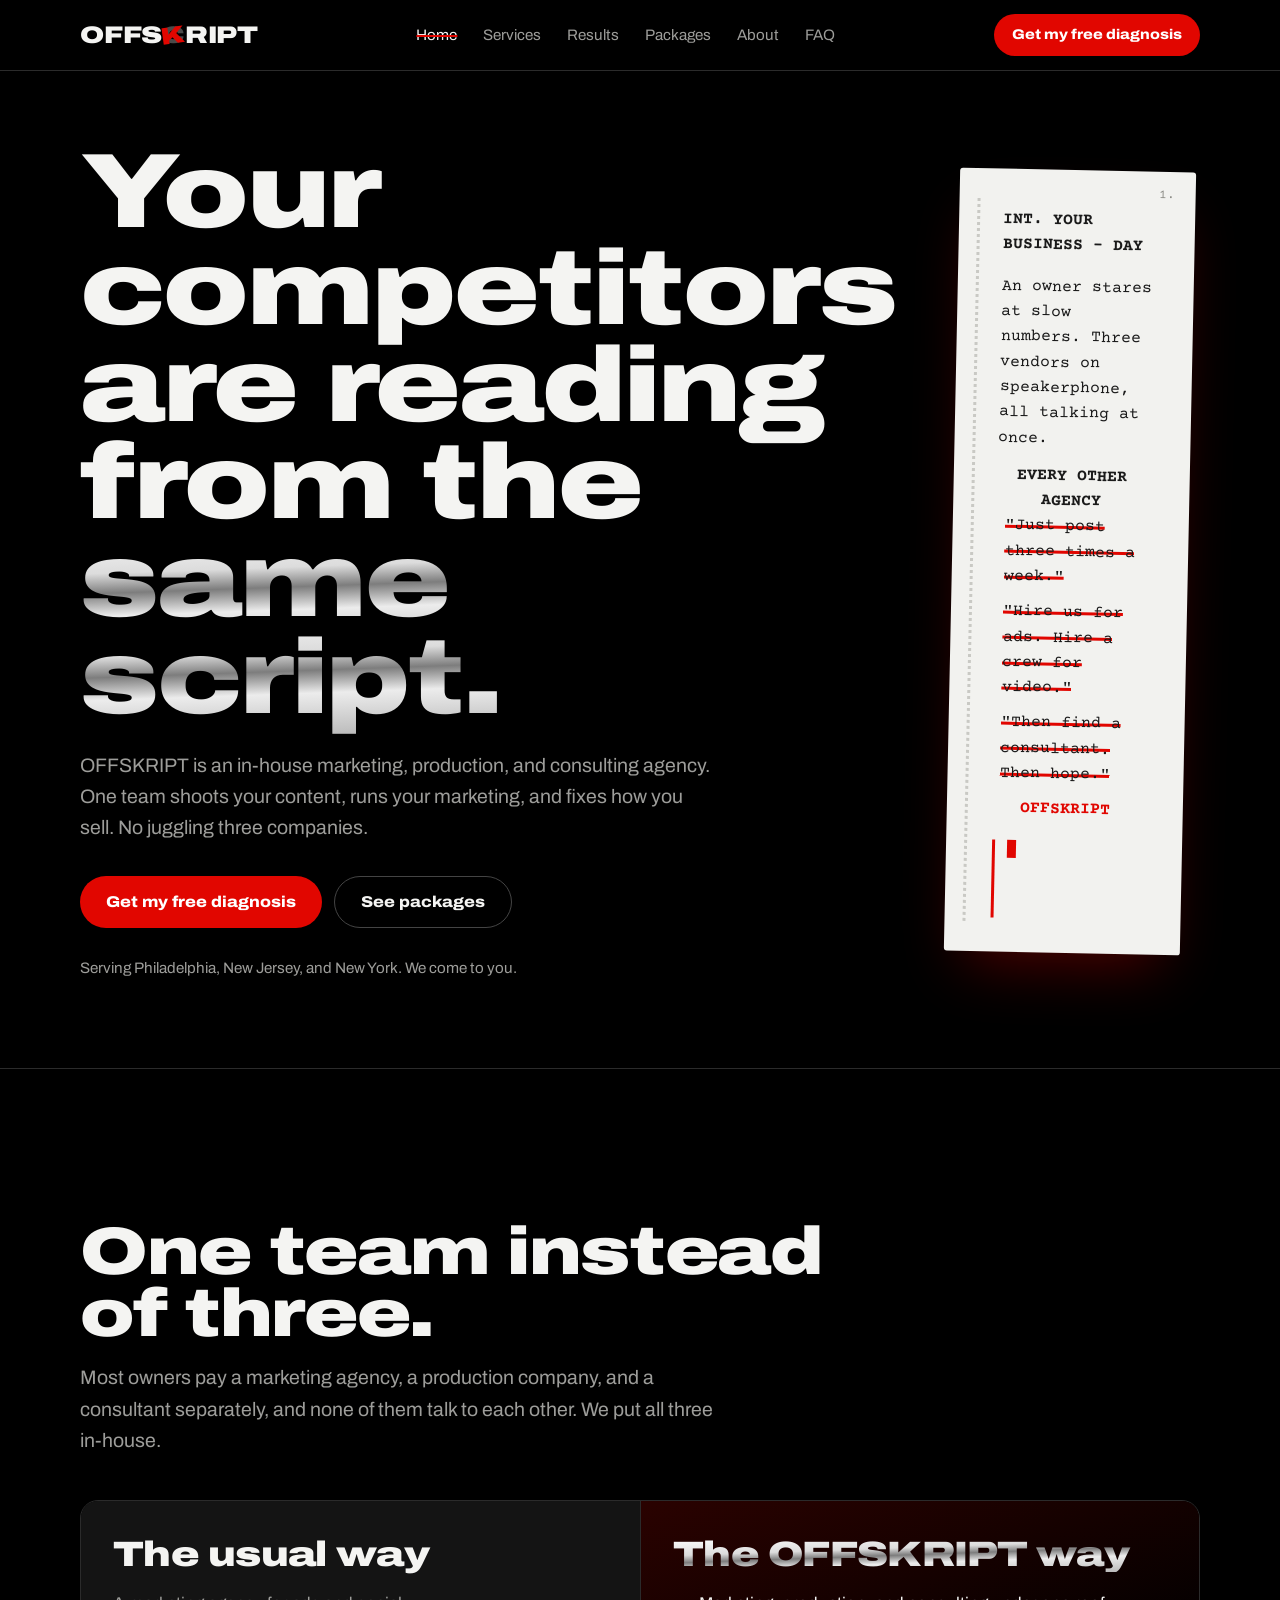
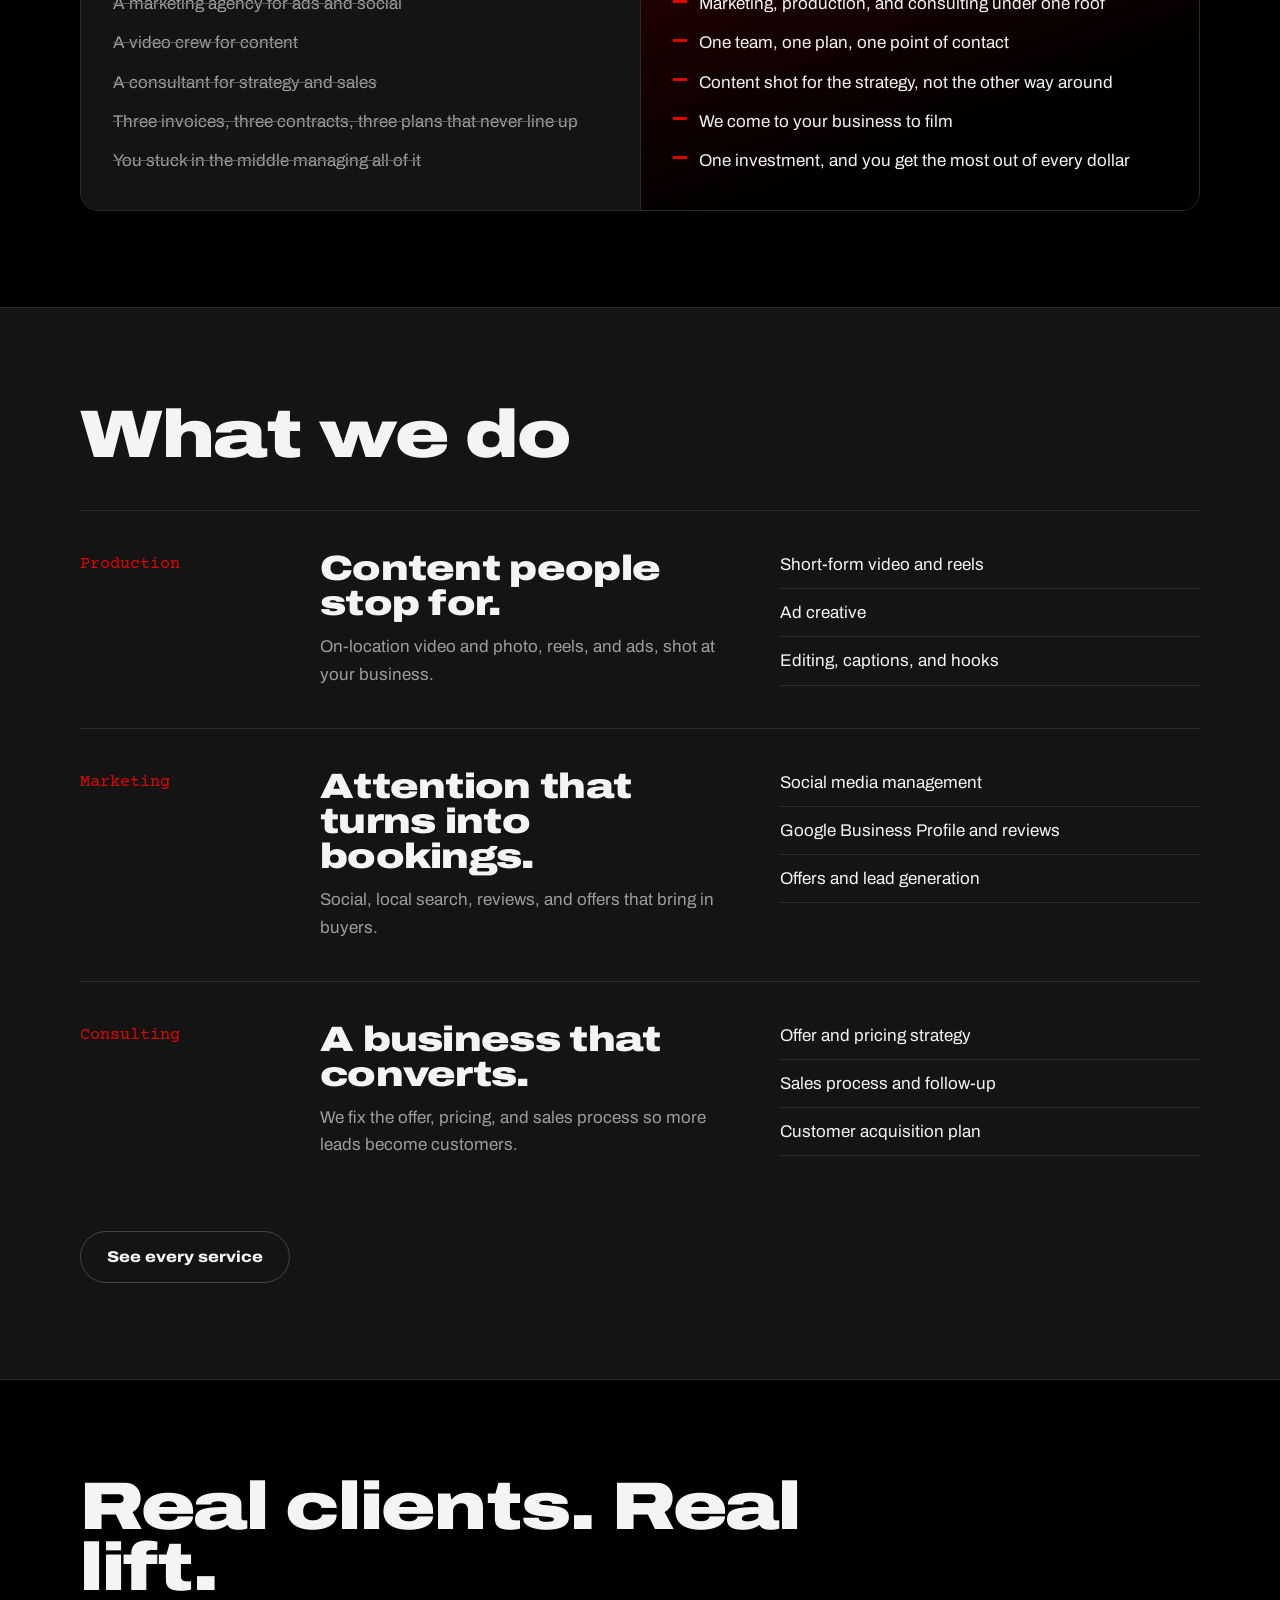
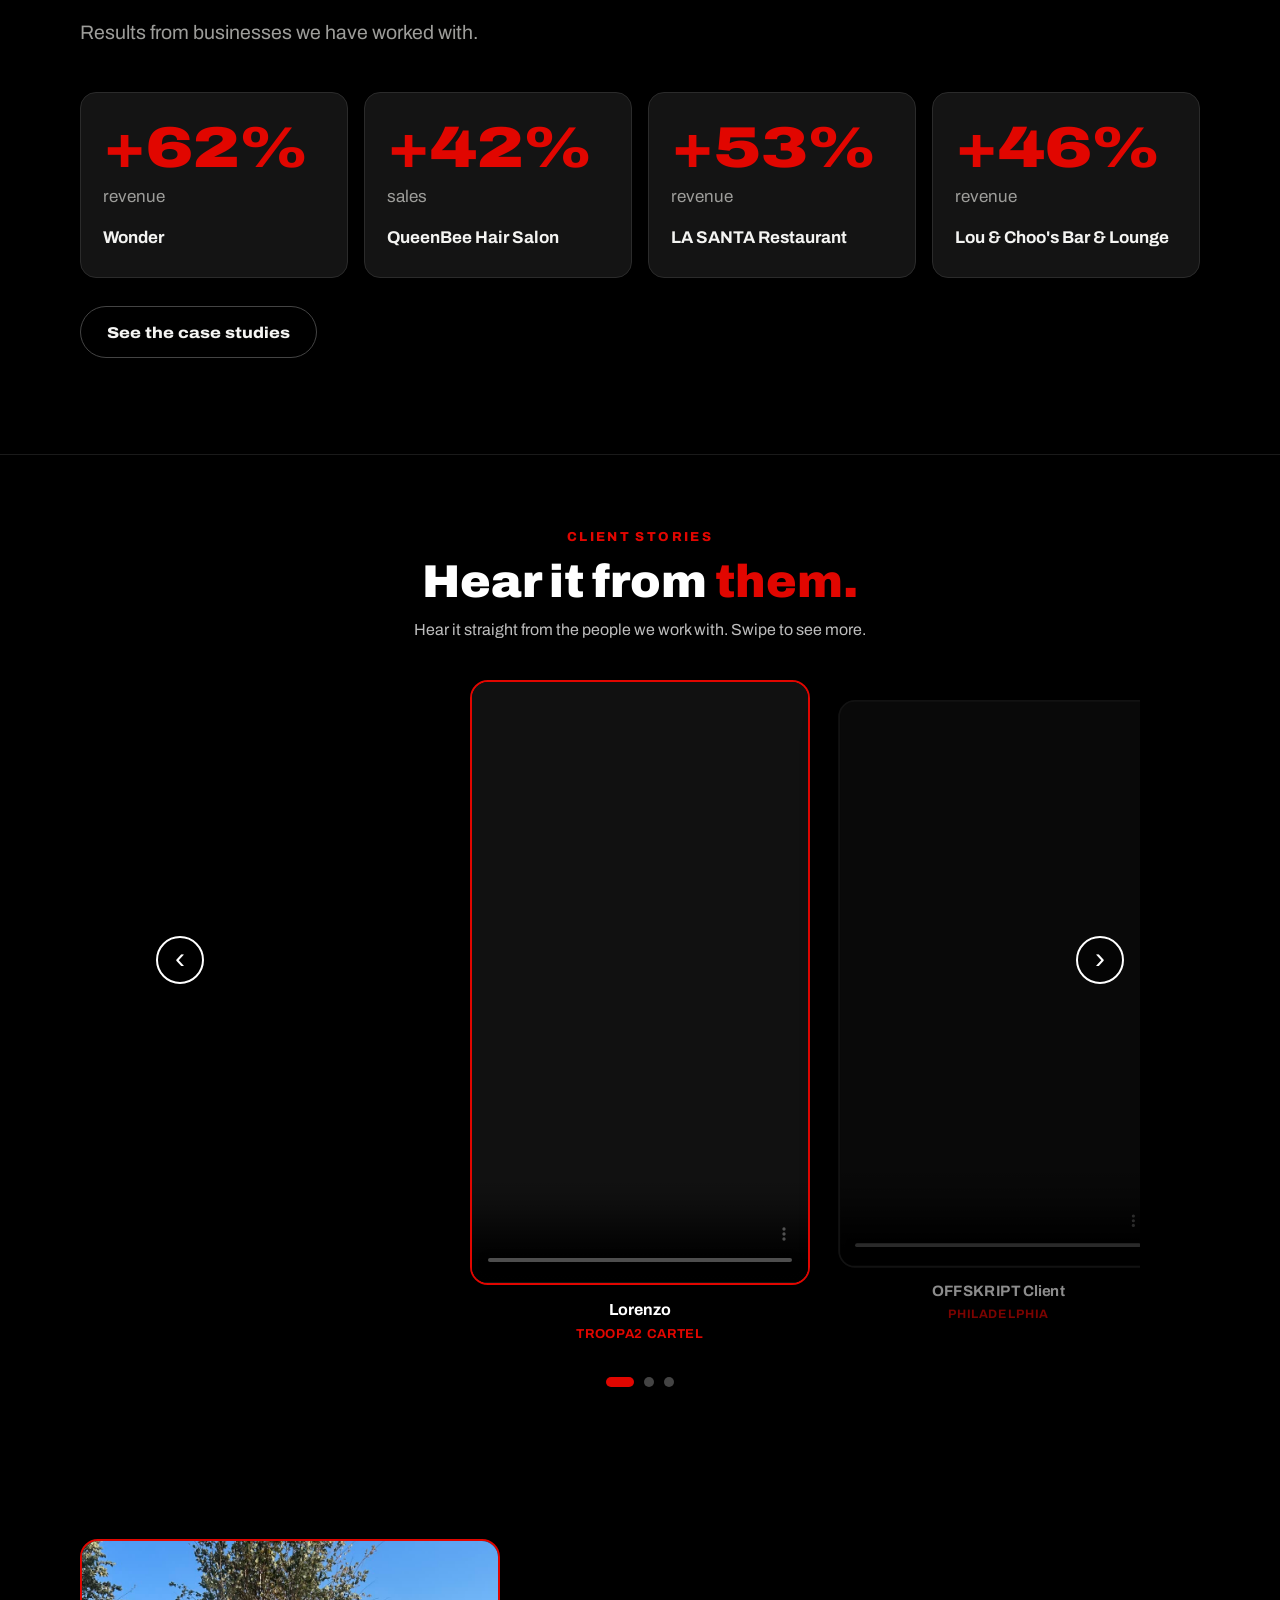
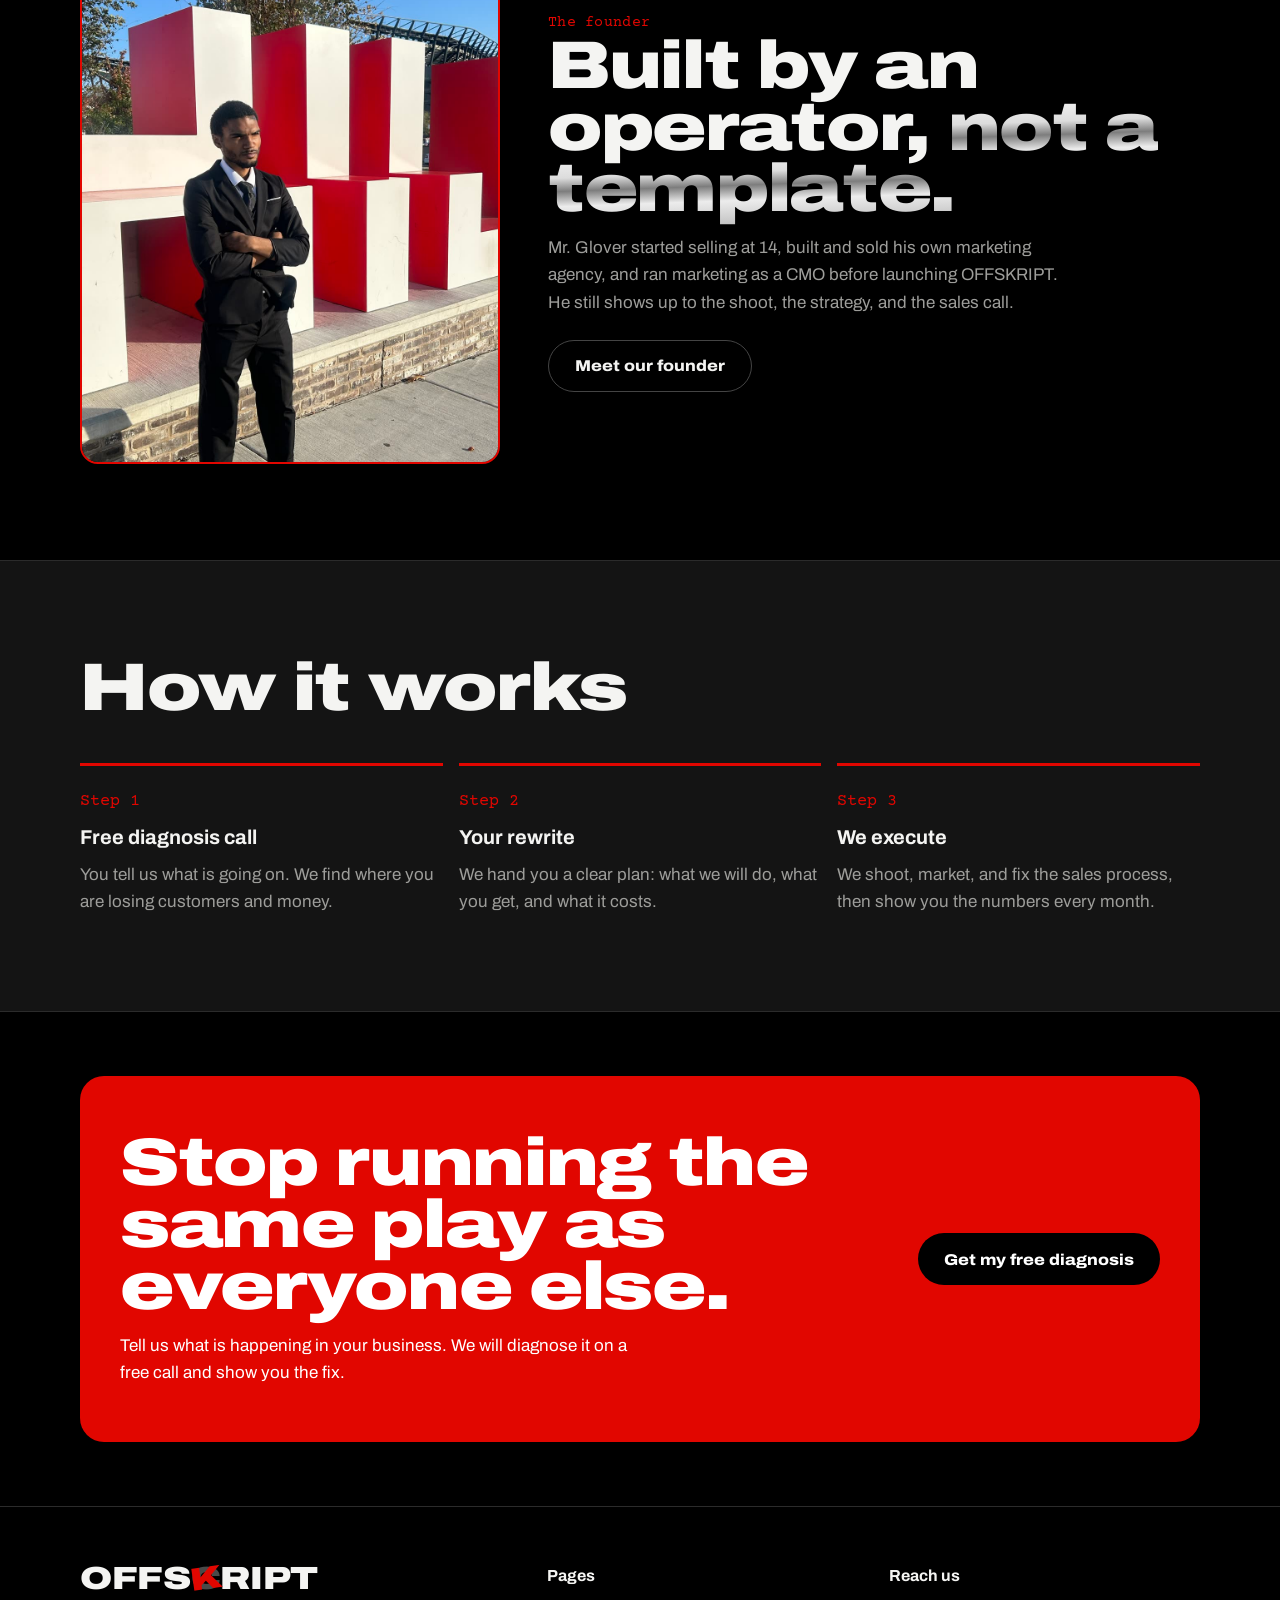
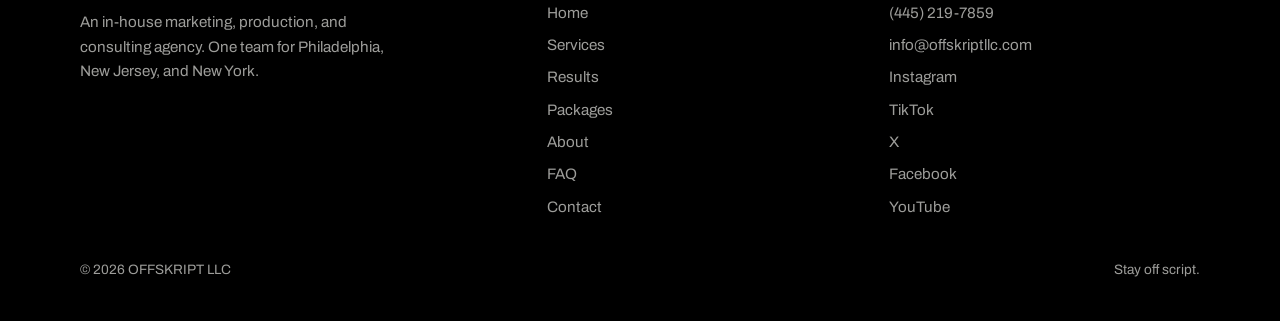
==== commit a0dfa8a1: "Add files via upload" ====
--- a/index.html
+++ b/index.html
@@ -24,7 +24,7 @@
 <button class="menu" id="menu" aria-expanded="false" aria-controls="nav">Menu</button>
 </nav></header>
 <main>
-<section class="hero"><div class="wrap hero-grid"><div><h1 class="h-xl">Your competitors are reading from the <span class="chrome">same script.</span></h1><p class="lede">OFFSKRIPT is an in-house marketing, production, and consulting agency. One team shoots your content, runs your marketing, and fixes how you sell. No juggling three companies.</p><div class="ctas"><a href="contact.html" class="btn btn-red">Get my free diagnosis</a><a href="packages.html" class="btn btn-line">See packages</a></div><p class="where">Serving Philadelphia, New Jersey, and New York. We come to you.</p></div><div class="script" aria-label="A marketing script being rewritten"><span class="pg">1.</span><p class="sh">INT. YOUR BUSINESS - DAY</p><p class="act">An owner stares at slow numbers. Three vendors on speakerphone, all talking at once.</p><p class="who">EVERY OTHER AGENCY</p><span class="line l1"><s>"Just post three times a week."</s></span><span class="line l2"><s>"Hire us for ads. Hire a crew for video."</s></span><span class="line l3"><s>"Then find a consultant. Then hope."</s></span><p class="who" style="color:#e10600">OFFSKRIPT</p><p class="rewrite"><span class="txt" data-text="One team. We shoot it, market it, and fix how you sell it. Starting this week."></span><span class="caret" aria-hidden="true"></span></p></div></div></section><section class="band tight"><div class="wrap"><div class="offer" role="region" aria-label="Halloween offer"><div><p class="slug">Limited time</p><h2 class="h-md">The Halloween Rewrite: 33% off every package.</h2><p class="mute" style="max-width:56ch">Pay in full before Halloween and the $750 package is $500. Every tier gets the same cut. When the clock hits zero, prices go back up.</p></div><div style="text-align:center"><div class="clock">--</div><p class="mute" style="margin:10px 0 14px;font-size:.9rem">until the deal ends</p><a href="packages.html" class="btn btn-red">Lock in my price</a></div></div></div></section><section class="band" style="padding-top:24px"><div class="wrap"><div class="head"><h2 class="h-lg">One team instead of three.</h2><p class="lede">Most owners pay a marketing agency, a production company, and a consultant separately, and none of them talk to each other. We put all three in-house.</p></div><div class="versus"><div class="old"><h3 class="h-md">The usual way</h3><ul><li>A marketing agency for ads and social</li><li>A video crew for content</li><li>A consultant for strategy and sales</li><li>Three invoices, three contracts, three plans that never line up</li><li>You stuck in the middle managing all of it</li></ul></div><div class="new"><h3 class="h-md chrome">The OFFSKRIPT way</h3><ul><li>Marketing, production, and consulting under one roof</li><li>One team, one plan, one point of contact</li><li>Content shot for the strategy, not the other way around</li><li>We come to your business to film</li><li>One investment, and you get the most out of every dollar</li></ul></div></div></div></section><section class="band panel"><div class="wrap"><div class="head"><h2 class="h-lg">What we do</h2></div><div class="svc"><div class="tag">Production</div><div><h3 class="h-md">Content people stop for.</h3><p class="mute">On-location video and photo, reels, and ads, shot at your business.</p></div><ul><li>Short-form video and reels</li><li>Ad creative</li><li>Editing, captions, and hooks</li></ul></div><div class="svc"><div class="tag">Marketing</div><div><h3 class="h-md">Attention that turns into bookings.</h3><p class="mute">Social, local search, reviews, and offers that bring in buyers.</p></div><ul><li>Social media management</li><li>Google Business Profile and reviews</li><li>Offers and lead generation</li></ul></div><div class="svc"><div class="tag">Consulting</div><div><h3 class="h-md">A business that converts.</h3><p class="mute">We fix the offer, pricing, and sales process so more leads become customers.</p></div><ul><li>Offer and pricing strategy</li><li>Sales process and follow-up</li><li>Customer acquisition plan</li></ul></div><p style="margin-top:32px"><a href="services.html" class="btn btn-line">See every service</a></p></div></section><section class="band"><div class="wrap"><div class="head"><h2 class="h-lg">Real clients. Real lift.</h2><p class="lede">Results from businesses we have worked with.</p></div><div class="results"><div class="res"><div class="num">+62%</div><div class="what">revenue</div><div class="name">Wonder</div></div><div class="res"><div class="num">+42%</div><div class="what">sales</div><div class="name">QueenBee Hair Salon</div></div><div class="res"><div class="num">+53%</div><div class="what">revenue</div><div class="name">LA SANTA Restaurant</div></div><div class="res"><div class="num">+46%</div><div class="what">revenue</div><div class="name">Lou &amp; Choo&#39;s Bar &amp; Lounge</div></div></div><p style="margin-top:28px"><a href="results.html" class="btn btn-line">See the case studies</a></p></div></section><section class="band panel"><div class="wrap"><div class="head"><h2 class="h-lg">How it works</h2></div><div class="steps"><div class="step"><div class="n">Step 1</div><h3>Free diagnosis call</h3><p class="mute">You tell us what is going on. We find where you are losing customers and money.</p></div><div class="step"><div class="n">Step 2</div><h3>Your rewrite</h3><p class="mute">We hand you a clear plan: what we will do, what you get, and what it costs.</p></div><div class="step"><div class="n">Step 3</div><h3>We execute</h3><p class="mute">We shoot, market, and fix the sales process, then show you the numbers every month.</p></div></div></div></section><section class="band tight"><div class="wrap"><div class="cta"><div><h2 class="h-lg">Stop running the same play as everyone else.</h2><p style="margin-top:14px;max-width:52ch">Tell us what is happening in your business. We will diagnose it on a free call and show you the fix.</p></div><a href="contact.html" class="btn">Get my free diagnosis</a></div></div></section>
+<section class="hero"><div class="wrap hero-grid"><div><h1 class="h-xl">Your competitors are reading from the <span class="chrome">same script.</span></h1><p class="lede">OFFSKRIPT is an in-house marketing, production, and consulting agency. One team shoots your content, runs your marketing, and fixes how you sell. No juggling three companies.</p><div class="ctas"><a href="contact.html" class="btn btn-red">Get my free diagnosis</a><a href="packages.html" class="btn btn-line">See packages</a></div><p class="where">Serving Philadelphia, New Jersey, and New York. We come to you.</p></div><div class="script" aria-label="A marketing script being rewritten"><span class="pg">1.</span><p class="sh">INT. YOUR BUSINESS - DAY</p><p class="act">An owner stares at slow numbers. Three vendors on speakerphone, all talking at once.</p><p class="who">EVERY OTHER AGENCY</p><span class="line l1"><s>"Just post three times a week."</s></span><span class="line l2"><s>"Hire us for ads. Hire a crew for video."</s></span><span class="line l3"><s>"Then find a consultant. Then hope."</s></span><p class="who" style="color:#e10600">OFFSKRIPT</p><p class="rewrite"><span class="txt" data-text="One team. We shoot it, market it, and fix how you sell it. Starting this week."></span><span class="caret" aria-hidden="true"></span></p></div></div></section><section class="band tight"><div class="wrap"><div class="offer" role="region" aria-label="Halloween offer"><div><p class="slug">Limited time</p><h2 class="h-md">The Halloween Rewrite: 33% off every package.</h2><p class="mute" style="max-width:56ch">Pay in full before Halloween and the $750 package is $500. Every tier gets the same cut. When the clock hits zero, prices go back up.</p></div><div style="text-align:center"><div class="clock">--</div><p class="mute" style="margin:10px 0 14px;font-size:.9rem">until the deal ends</p><a href="packages.html" class="btn btn-red">Lock in my price</a></div></div></div></section><section class="band" style="padding-top:24px"><div class="wrap"><div class="head"><h2 class="h-lg">One team instead of three.</h2><p class="lede">Most owners pay a marketing agency, a production company, and a consultant separately, and none of them talk to each other. We put all three in-house.</p></div><div class="versus"><div class="old"><h3 class="h-md">The usual way</h3><ul><li>A marketing agency for ads and social</li><li>A video crew for content</li><li>A consultant for strategy and sales</li><li>Three invoices, three contracts, three plans that never line up</li><li>You stuck in the middle managing all of it</li></ul></div><div class="new"><h3 class="h-md chrome">The OFFSKRIPT way</h3><ul><li>Marketing, production, and consulting under one roof</li><li>One team, one plan, one point of contact</li><li>Content shot for the strategy, not the other way around</li><li>We come to your business to film</li><li>One investment, and you get the most out of every dollar</li></ul></div></div></div></section><section class="band panel"><div class="wrap"><div class="head"><h2 class="h-lg">What we do</h2></div><div class="svc"><div class="tag">Production</div><div><h3 class="h-md">Content people stop for.</h3><p class="mute">On-location video and photo, reels, and ads, shot at your business.</p></div><ul><li>Short-form video and reels</li><li>Ad creative</li><li>Editing, captions, and hooks</li></ul></div><div class="svc"><div class="tag">Marketing</div><div><h3 class="h-md">Attention that turns into bookings.</h3><p class="mute">Social, local search, reviews, and offers that bring in buyers.</p></div><ul><li>Social media management</li><li>Google Business Profile and reviews</li><li>Offers and lead generation</li></ul></div><div class="svc"><div class="tag">Consulting</div><div><h3 class="h-md">A business that converts.</h3><p class="mute">We fix the offer, pricing, and sales process so more leads become customers.</p></div><ul><li>Offer and pricing strategy</li><li>Sales process and follow-up</li><li>Customer acquisition plan</li></ul></div><p style="margin-top:32px"><a href="services.html" class="btn btn-line">See every service</a></p></div></section><section class="band"><div class="wrap"><div class="head"><h2 class="h-lg">Real clients. Real lift.</h2><p class="lede">Results from businesses we have worked with.</p></div><div class="results"><div class="res"><div class="num">+62%</div><div class="what">revenue</div><div class="name">Wonder</div></div><div class="res"><div class="num">+42%</div><div class="what">sales</div><div class="name">QueenBee Hair Salon</div></div><div class="res"><div class="num">+53%</div><div class="what">revenue</div><div class="name">LA SANTA Restaurant</div></div><div class="res"><div class="num">+46%</div><div class="what">revenue</div><div class="name">Lou &amp; Choo&#39;s Bar &amp; Lounge</div></div></div><p style="margin-top:28px"><a href="results.html" class="btn btn-line">See the case studies</a></p></div></section><section id="case-studies" class="osk-cases"> <div class="osk-cases__head"> <p class="osk-cases__kicker">CLIENT STORIES</p> <h2 class="osk-cases__title">Hear it from <span>them.</span></h2> <p class="osk-cases__sub">Hear it straight from the people we work with. Swipe to see more.</p> </div>  <div class="osk-cases__wrap"> <button class="osk-cases__arrow osk-cases__arrow--prev" aria-label="Previous video">&#8249;</button>  <div class="osk-cases__track" tabindex="0"> <article class="osk-slide"> <div class="osk-slide__frame"> <video src="videos/case-1.mp4" poster="videos/case-1.jpg" playsinline controls preload="metadata"></video> </div> <div class="osk-slide__meta"> <strong>Lorenzo</strong><span>Troopa2 Cartel</span> </div> </article>  <article class="osk-slide"> <div class="osk-slide__frame"> <video src="videos/case-2.mp4" poster="videos/case-2.jpg" playsinline controls preload="metadata"></video> </div> <div class="osk-slide__meta"> <strong>OFFSKRIPT Client</strong><span>Philadelphia</span> </div> </article> <article class="osk-slide"> <div class="osk-slide__frame"> <video src="videos/case-3.mp4" poster="videos/case-3.jpg" playsinline controls preload="metadata"></video> </div> <div class="osk-slide__meta"> <strong>OFFSKRIPT Production</strong><span>Social content</span> </div> </article> </div>  <button class="osk-cases__arrow osk-cases__arrow--next" aria-label="Next video">&#8250;</button> </div>  <div class="osk-cases__dots" role="tablist"></div> </section>  <style> .osk-cases{background:#000;color:#fff;padding:72px 0 56px;font-family:inherit;border-top:1px solid #1a1a1a;overflow:hidden} .osk-cases__head{text-align:center;padding:0 20px;margin-bottom:32px} .osk-cases__kicker{color:#e10600;font-weight:800;letter-spacing:.18em;font-size:13px;margin:0 0 10px} .osk-cases__title{font-size:clamp(28px,5vw,46px);font-weight:900;margin:0 0 10px;line-height:1.05} .osk-cases__title span{color:#e10600} .osk-cases__sub{color:#bdbdbd;margin:0;font-size:16px}  .osk-cases__wrap{position:relative;max-width:1000px;margin:0 auto} .osk-cases__track{ display:flex;gap:18px;overflow-x:auto;scroll-snap-type:x mandatory; -webkit-overflow-scrolling:touch;scrollbar-width:none; padding:6px 12vw 10px;            } .osk-cases__track::-webkit-scrollbar{display:none} .osk-cases__track:focus{outline:none}  .osk-slide{flex:0 0 76vw;max-width:340px;scroll-snap-align:center;transition:transform .3s,opacity .3s;opacity:.55;transform:scale(.94)} .osk-slide.is-active{opacity:1;transform:scale(1)} .osk-slide__frame{ aspect-ratio:9/16;border-radius:18px;overflow:hidden;background:#111; border:2px solid #222;box-shadow:0 14px 40px rgba(0,0,0,.6) } .osk-slide.is-active .osk-slide__frame{border-color:#e10600} .osk-slide__frame video{width:100%;height:100%;object-fit:cover;display:block;background:#111} .osk-slide__meta{display:flex;flex-direction:column;align-items:center;margin-top:12px;gap:2px} .osk-slide__meta strong{font-size:16px} .osk-slide__meta span{color:#e10600;font-size:13px;font-weight:700;letter-spacing:.05em;text-transform:uppercase}  @media (min-width:760px){ .osk-cases__track{padding:6px calc(50% - 170px) 10px} .osk-slide{flex-basis:340px} }  .osk-cases__arrow{ position:absolute;top:42%;transform:translateY(-50%);z-index:2; width:48px;height:48px;border-radius:50%;border:2px solid #fff;background:rgba(0,0,0,.6); color:#fff;font-size:30px;line-height:1;cursor:pointer;display:none;align-items:center;justify-content:center;padding:0 0 4px } .osk-cases__arrow:hover{background:#e10600;border-color:#e10600} .osk-cases__arrow--prev{left:16px} .osk-cases__arrow--next{right:16px} @media (min-width:760px){.osk-cases__arrow{display:flex}}  .osk-cases__dots{display:flex;justify-content:center;gap:10px;margin-top:22px} .osk-cases__dots button{width:10px;height:10px;border-radius:10px;border:0;background:#444;padding:0;cursor:pointer;transition:all .25s} .osk-cases__dots button.is-active{width:28px;background:#e10600} </style>  <script> (function(){ var root=document.getElementById('case-studies'); if(!root) return; var track=root.querySelector('.osk-cases__track'); var slides=[].slice.call(root.querySelectorAll('.osk-slide')); var dotsBox=root.querySelector('.osk-cases__dots'); var current=0;  slides.forEach(function(s,i){ var d=document.createElement('button'); d.setAttribute('aria-label','Go to video '+(i+1)); d.addEventListener('click',function(){go(i)}); dotsBox.appendChild(d);  var v=s.querySelector('video'); v.addEventListener('play',function(){ slides.forEach(function(o){var ov=o.querySelector('video'); if(ov!==v) ov.pause();}); if(i!==current) go(i); }); }); var dots=[].slice.call(dotsBox.children);  function go(i){ i=Math.max(0,Math.min(slides.length-1,i)); var s=slides[i]; track.scrollTo({left:s.offsetLeft-(track.clientWidth-s.clientWidth)/2,behavior:'smooth'}); } function setActive(i){ if(i===current && slides[i].classList.contains('is-active')) return; current=i; slides.forEach(function(s,k){ s.classList.toggle('is-active',k===i); if(k!==i) s.querySelector('video').pause();    }); dots.forEach(function(d,k){d.classList.toggle('is-active',k===i)}); } function nearest(){ var mid=track.scrollLeft+track.clientWidth/2,best=0,bd=1e9; slides.forEach(function(s,k){var c=s.offsetLeft+s.clientWidth/2,dd=Math.abs(c-mid); if(dd<bd){bd=dd;best=k}}); return best; } var t; track.addEventListener('scroll',function(){clearTimeout(t); t=setTimeout(function(){setActive(nearest())},60)}); root.querySelector('.osk-cases__arrow--prev').addEventListener('click',function(){go(current-1)}); root.querySelector('.osk-cases__arrow--next').addEventListener('click',function(){go(current+1)}); track.addEventListener('keydown',function(e){if(e.key==='ArrowRight')go(current+1); if(e.key==='ArrowLeft')go(current-1)}); setActive(0); slides[0].classList.add('is-active'); dots[0].classList.add('is-active'); })(); </script><section class="band"><div class="wrap osk-founder"><div class="osk-founder__img"><img src="founder.jpg" alt="Mr. Glover, founder of OFFSKRIPT" loading="lazy"></div><div><p class="slug">The founder</p><h2 class="h-lg">Built by an operator, <span class="chrome">not a template.</span></h2><p class="mute" style="margin-top:14px;max-width:52ch">Mr. Glover started selling at 14, built and sold his own marketing agency, and ran marketing as a CMO before launching OFFSKRIPT. He still shows up to the shoot, the strategy, and the sales call.</p><p style="margin-top:24px"><a href="about.html" class="btn btn-line">Meet our founder</a></p></div></div><style>.osk-founder{display:grid;grid-template-columns:minmax(0,420px) 1fr;gap:48px;align-items:center}.osk-founder__img{border-radius:18px;overflow:hidden;border:2px solid #e10600;aspect-ratio:4/5}.osk-founder__img img{width:100%;height:100%;object-fit:cover;object-position:center 20%;display:block}@media(max-width:760px){.osk-founder{grid-template-columns:1fr;gap:28px}}</style></section><section class="band panel"><div class="wrap"><div class="head"><h2 class="h-lg">How it works</h2></div><div class="steps"><div class="step"><div class="n">Step 1</div><h3>Free diagnosis call</h3><p class="mute">You tell us what is going on. We find where you are losing customers and money.</p></div><div class="step"><div class="n">Step 2</div><h3>Your rewrite</h3><p class="mute">We hand you a clear plan: what we will do, what you get, and what it costs.</p></div><div class="step"><div class="n">Step 3</div><h3>We execute</h3><p class="mute">We shoot, market, and fix the sales process, then show you the numbers every month.</p></div></div></div></section><section class="band tight"><div class="wrap"><div class="cta"><div><h2 class="h-lg">Stop running the same play as everyone else.</h2><p style="margin-top:14px;max-width:52ch">Tell us what is happening in your business. We will diagnose it on a free call and show you the fix.</p></div><a href="contact.html" class="btn">Get my free diagnosis</a></div></div></section>
 </main>
 <footer><div class="wrap"><div class="fcols">
 <div><a href="index.html" class="wordmark">OFFS<span class="ck"><span class="c">C</span><span class="k">K</span></span>RIPT</a><p style="margin-top:14px;max-width:36ch">An in-house marketing, production, and consulting agency. One team for Philadelphia, New Jersey, and New York.</p></div>
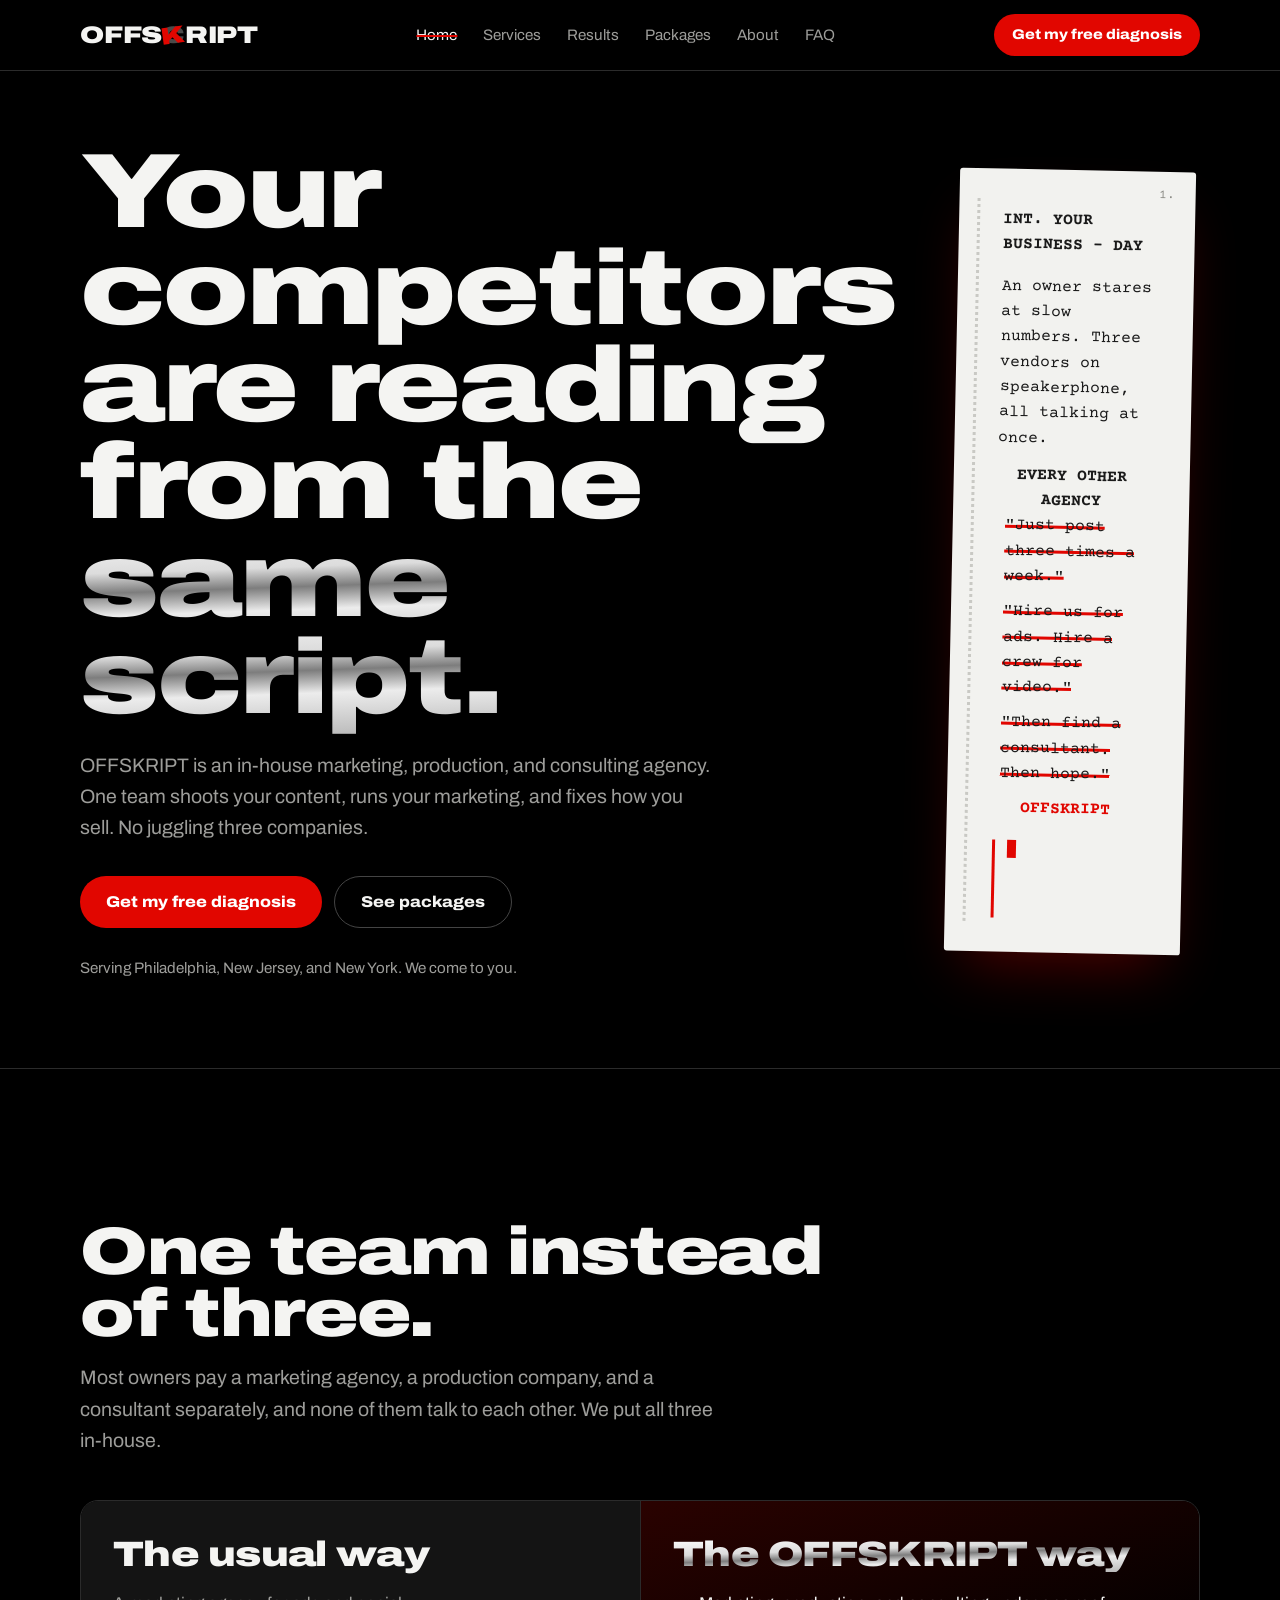
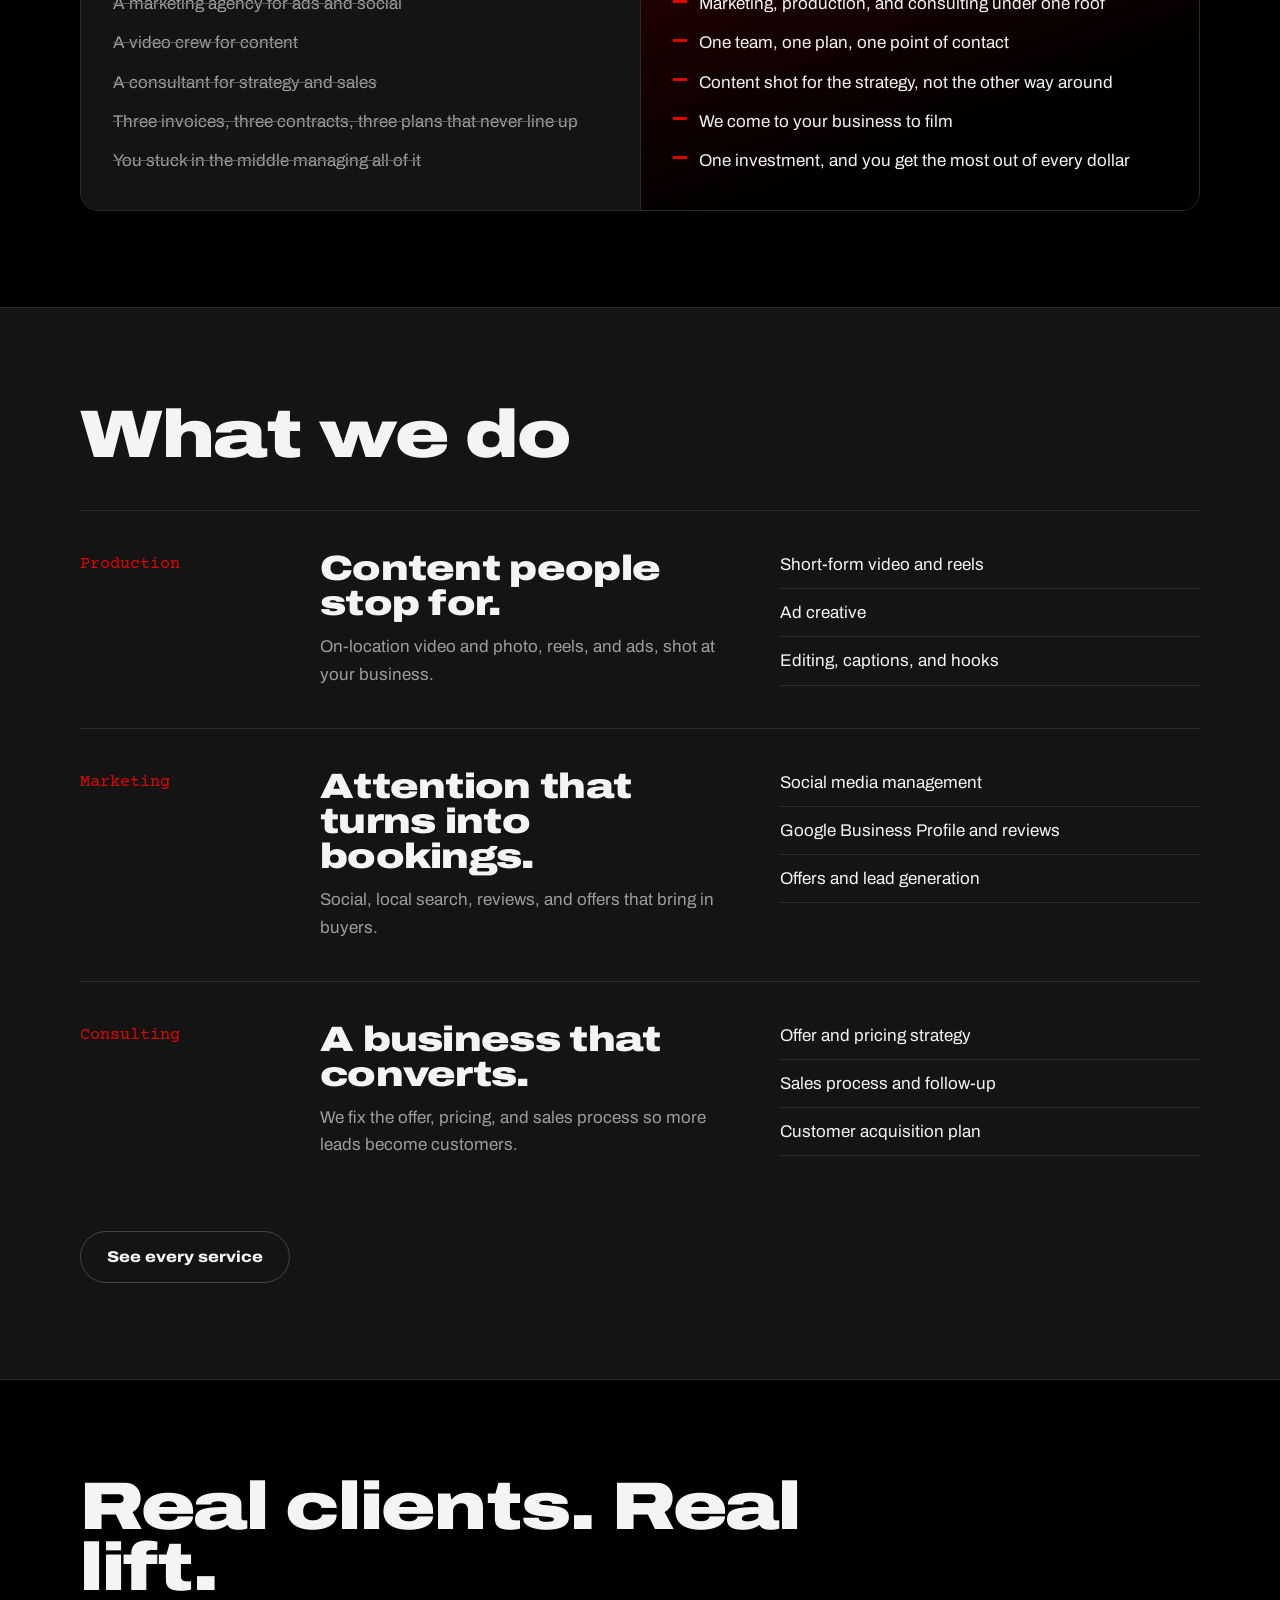
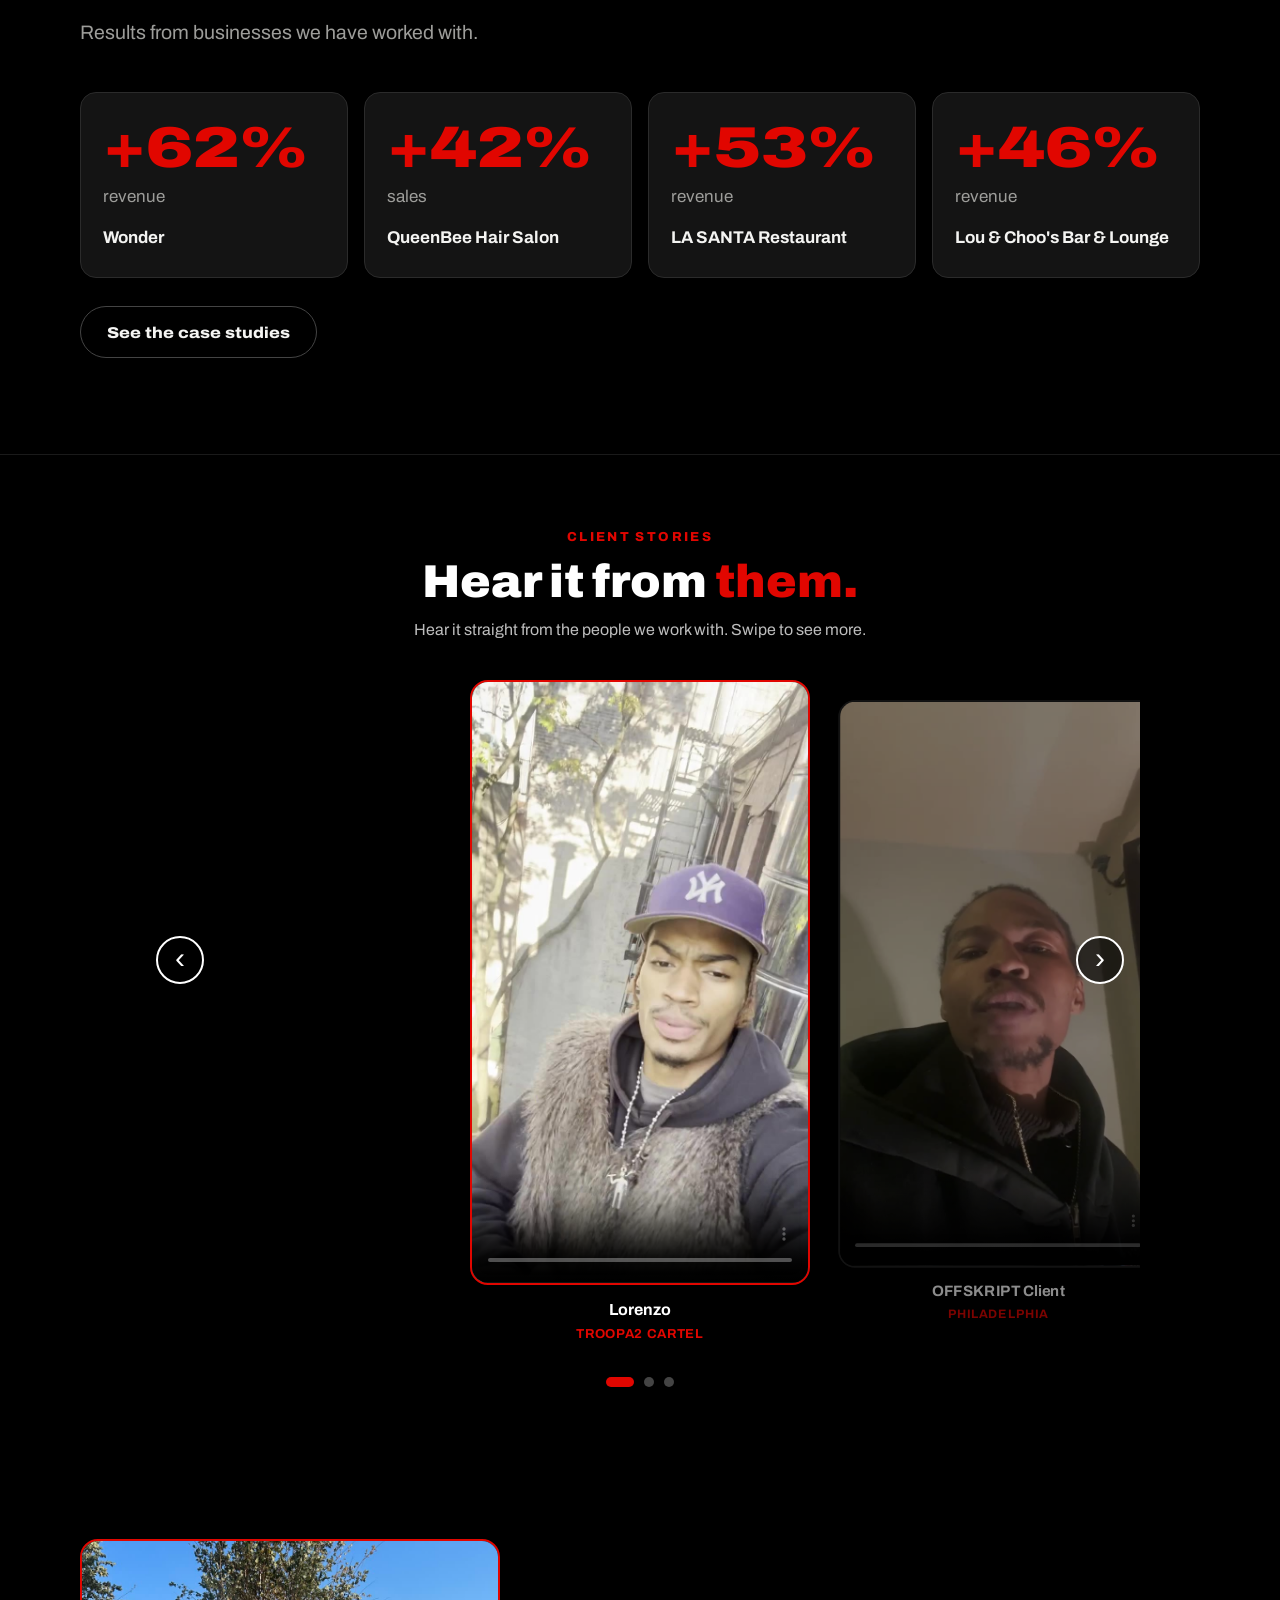
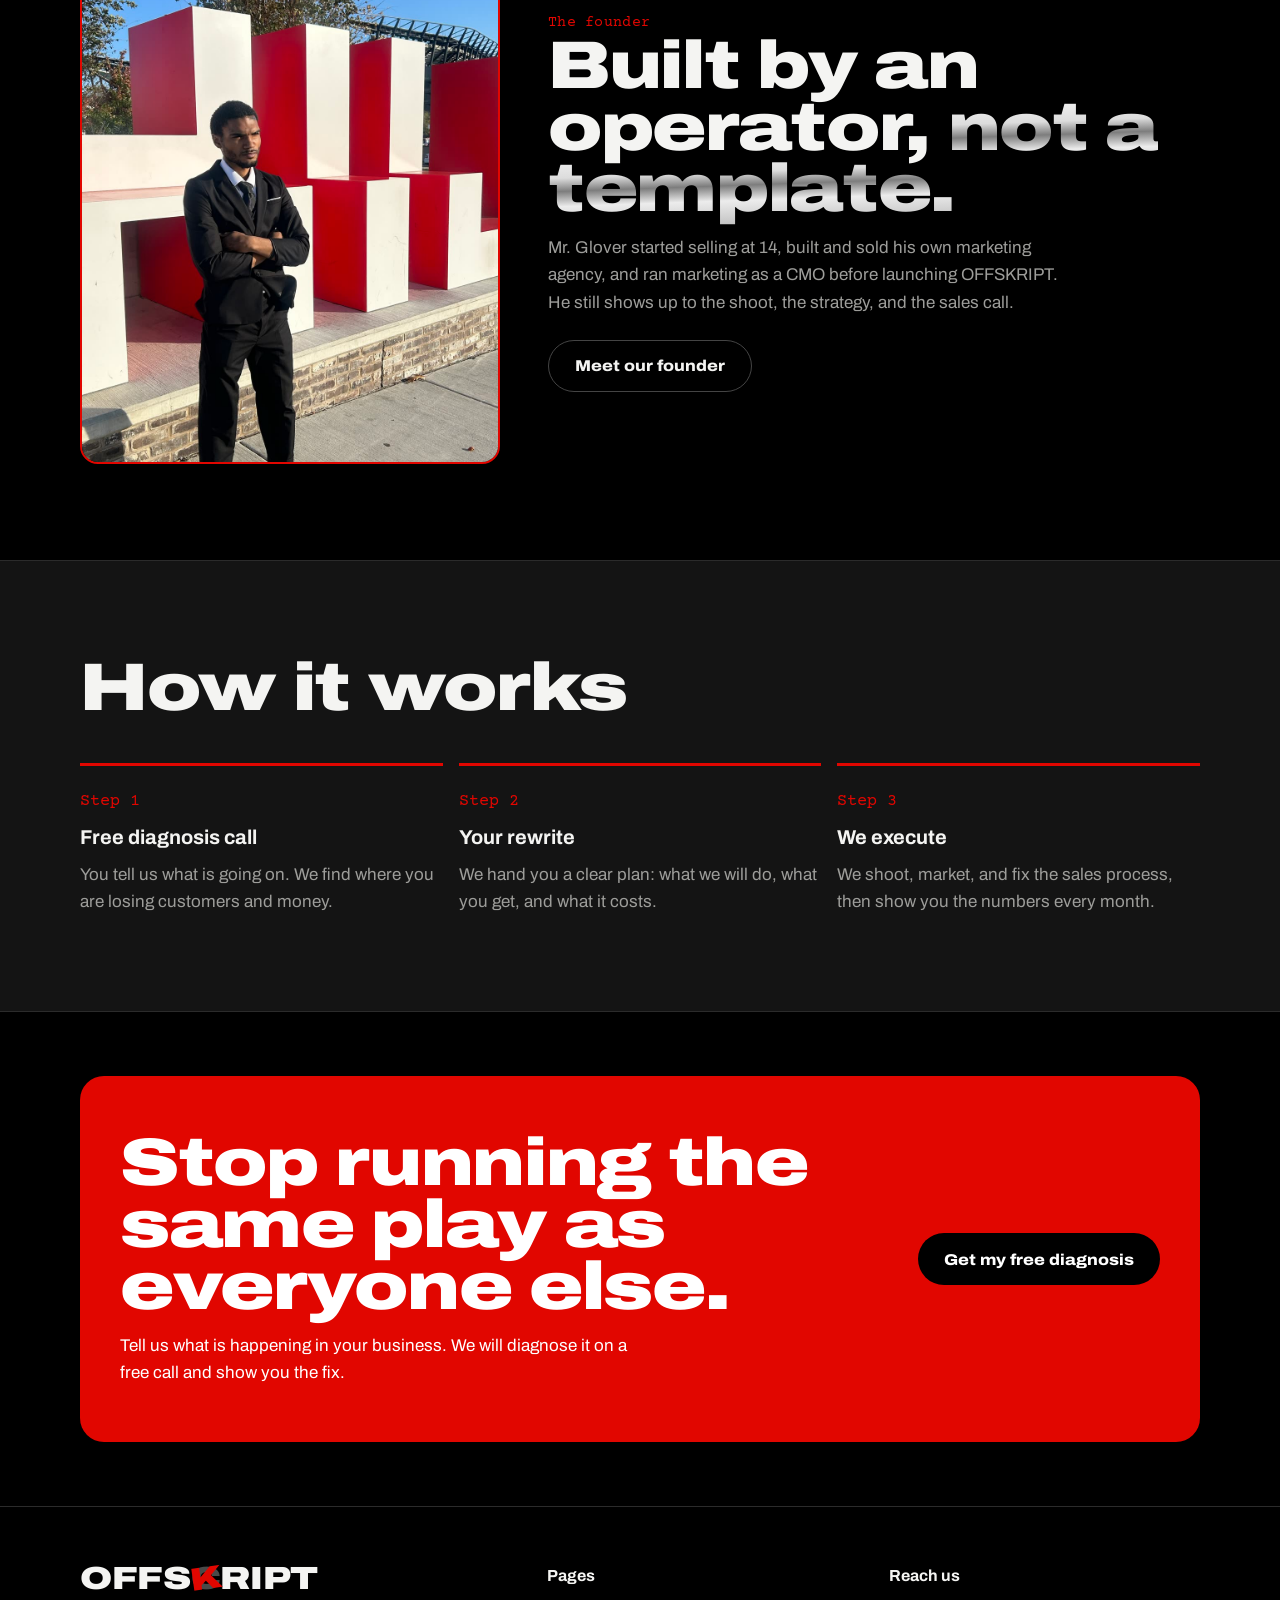
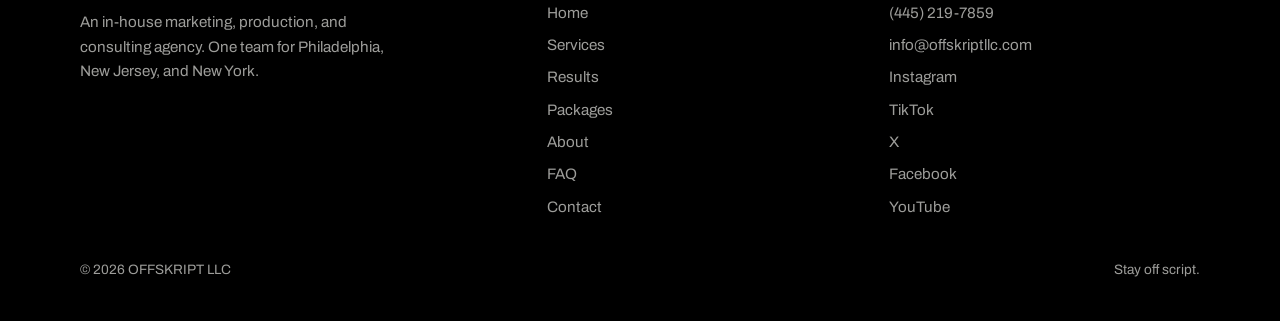
==== commit 59b2f45e: "Add files via upload" ====
--- a/index.html
+++ b/index.html
@@ -24,7 +24,7 @@
 <button class="menu" id="menu" aria-expanded="false" aria-controls="nav">Menu</button>
 </nav></header>
 <main>
-<section class="hero"><div class="wrap hero-grid"><div><h1 class="h-xl">Your competitors are reading from the <span class="chrome">same script.</span></h1><p class="lede">OFFSKRIPT is an in-house marketing, production, and consulting agency. One team shoots your content, runs your marketing, and fixes how you sell. No juggling three companies.</p><div class="ctas"><a href="contact.html" class="btn btn-red">Get my free diagnosis</a><a href="packages.html" class="btn btn-line">See packages</a></div><p class="where">Serving Philadelphia, New Jersey, and New York. We come to you.</p></div><div class="script" aria-label="A marketing script being rewritten"><span class="pg">1.</span><p class="sh">INT. YOUR BUSINESS - DAY</p><p class="act">An owner stares at slow numbers. Three vendors on speakerphone, all talking at once.</p><p class="who">EVERY OTHER AGENCY</p><span class="line l1"><s>"Just post three times a week."</s></span><span class="line l2"><s>"Hire us for ads. Hire a crew for video."</s></span><span class="line l3"><s>"Then find a consultant. Then hope."</s></span><p class="who" style="color:#e10600">OFFSKRIPT</p><p class="rewrite"><span class="txt" data-text="One team. We shoot it, market it, and fix how you sell it. Starting this week."></span><span class="caret" aria-hidden="true"></span></p></div></div></section><section class="band tight"><div class="wrap"><div class="offer" role="region" aria-label="Halloween offer"><div><p class="slug">Limited time</p><h2 class="h-md">The Halloween Rewrite: 33% off every package.</h2><p class="mute" style="max-width:56ch">Pay in full before Halloween and the $750 package is $500. Every tier gets the same cut. When the clock hits zero, prices go back up.</p></div><div style="text-align:center"><div class="clock">--</div><p class="mute" style="margin:10px 0 14px;font-size:.9rem">until the deal ends</p><a href="packages.html" class="btn btn-red">Lock in my price</a></div></div></div></section><section class="band" style="padding-top:24px"><div class="wrap"><div class="head"><h2 class="h-lg">One team instead of three.</h2><p class="lede">Most owners pay a marketing agency, a production company, and a consultant separately, and none of them talk to each other. We put all three in-house.</p></div><div class="versus"><div class="old"><h3 class="h-md">The usual way</h3><ul><li>A marketing agency for ads and social</li><li>A video crew for content</li><li>A consultant for strategy and sales</li><li>Three invoices, three contracts, three plans that never line up</li><li>You stuck in the middle managing all of it</li></ul></div><div class="new"><h3 class="h-md chrome">The OFFSKRIPT way</h3><ul><li>Marketing, production, and consulting under one roof</li><li>One team, one plan, one point of contact</li><li>Content shot for the strategy, not the other way around</li><li>We come to your business to film</li><li>One investment, and you get the most out of every dollar</li></ul></div></div></div></section><section class="band panel"><div class="wrap"><div class="head"><h2 class="h-lg">What we do</h2></div><div class="svc"><div class="tag">Production</div><div><h3 class="h-md">Content people stop for.</h3><p class="mute">On-location video and photo, reels, and ads, shot at your business.</p></div><ul><li>Short-form video and reels</li><li>Ad creative</li><li>Editing, captions, and hooks</li></ul></div><div class="svc"><div class="tag">Marketing</div><div><h3 class="h-md">Attention that turns into bookings.</h3><p class="mute">Social, local search, reviews, and offers that bring in buyers.</p></div><ul><li>Social media management</li><li>Google Business Profile and reviews</li><li>Offers and lead generation</li></ul></div><div class="svc"><div class="tag">Consulting</div><div><h3 class="h-md">A business that converts.</h3><p class="mute">We fix the offer, pricing, and sales process so more leads become customers.</p></div><ul><li>Offer and pricing strategy</li><li>Sales process and follow-up</li><li>Customer acquisition plan</li></ul></div><p style="margin-top:32px"><a href="services.html" class="btn btn-line">See every service</a></p></div></section><section class="band"><div class="wrap"><div class="head"><h2 class="h-lg">Real clients. Real lift.</h2><p class="lede">Results from businesses we have worked with.</p></div><div class="results"><div class="res"><div class="num">+62%</div><div class="what">revenue</div><div class="name">Wonder</div></div><div class="res"><div class="num">+42%</div><div class="what">sales</div><div class="name">QueenBee Hair Salon</div></div><div class="res"><div class="num">+53%</div><div class="what">revenue</div><div class="name">LA SANTA Restaurant</div></div><div class="res"><div class="num">+46%</div><div class="what">revenue</div><div class="name">Lou &amp; Choo&#39;s Bar &amp; Lounge</div></div></div><p style="margin-top:28px"><a href="results.html" class="btn btn-line">See the case studies</a></p></div></section><section id="case-studies" class="osk-cases"> <div class="osk-cases__head"> <p class="osk-cases__kicker">CLIENT STORIES</p> <h2 class="osk-cases__title">Hear it from <span>them.</span></h2> <p class="osk-cases__sub">Hear it straight from the people we work with. Swipe to see more.</p> </div>  <div class="osk-cases__wrap"> <button class="osk-cases__arrow osk-cases__arrow--prev" aria-label="Previous video">&#8249;</button>  <div class="osk-cases__track" tabindex="0"> <article class="osk-slide"> <div class="osk-slide__frame"> <video src="videos/case-1.mp4" poster="videos/case-1.jpg" playsinline controls preload="metadata"></video> </div> <div class="osk-slide__meta"> <strong>Lorenzo</strong><span>Troopa2 Cartel</span> </div> </article>  <article class="osk-slide"> <div class="osk-slide__frame"> <video src="videos/case-2.mp4" poster="videos/case-2.jpg" playsinline controls preload="metadata"></video> </div> <div class="osk-slide__meta"> <strong>OFFSKRIPT Client</strong><span>Philadelphia</span> </div> </article> <article class="osk-slide"> <div class="osk-slide__frame"> <video src="videos/case-3.mp4" poster="videos/case-3.jpg" playsinline controls preload="metadata"></video> </div> <div class="osk-slide__meta"> <strong>OFFSKRIPT Production</strong><span>Social content</span> </div> </article> </div>  <button class="osk-cases__arrow osk-cases__arrow--next" aria-label="Next video">&#8250;</button> </div>  <div class="osk-cases__dots" role="tablist"></div> </section>  <style> .osk-cases{background:#000;color:#fff;padding:72px 0 56px;font-family:inherit;border-top:1px solid #1a1a1a;overflow:hidden} .osk-cases__head{text-align:center;padding:0 20px;margin-bottom:32px} .osk-cases__kicker{color:#e10600;font-weight:800;letter-spacing:.18em;font-size:13px;margin:0 0 10px} .osk-cases__title{font-size:clamp(28px,5vw,46px);font-weight:900;margin:0 0 10px;line-height:1.05} .osk-cases__title span{color:#e10600} .osk-cases__sub{color:#bdbdbd;margin:0;font-size:16px}  .osk-cases__wrap{position:relative;max-width:1000px;margin:0 auto} .osk-cases__track{ display:flex;gap:18px;overflow-x:auto;scroll-snap-type:x mandatory; -webkit-overflow-scrolling:touch;scrollbar-width:none; padding:6px 12vw 10px;            } .osk-cases__track::-webkit-scrollbar{display:none} .osk-cases__track:focus{outline:none}  .osk-slide{flex:0 0 76vw;max-width:340px;scroll-snap-align:center;transition:transform .3s,opacity .3s;opacity:.55;transform:scale(.94)} .osk-slide.is-active{opacity:1;transform:scale(1)} .osk-slide__frame{ aspect-ratio:9/16;border-radius:18px;overflow:hidden;background:#111; border:2px solid #222;box-shadow:0 14px 40px rgba(0,0,0,.6) } .osk-slide.is-active .osk-slide__frame{border-color:#e10600} .osk-slide__frame video{width:100%;height:100%;object-fit:cover;display:block;background:#111} .osk-slide__meta{display:flex;flex-direction:column;align-items:center;margin-top:12px;gap:2px} .osk-slide__meta strong{font-size:16px} .osk-slide__meta span{color:#e10600;font-size:13px;font-weight:700;letter-spacing:.05em;text-transform:uppercase}  @media (min-width:760px){ .osk-cases__track{padding:6px calc(50% - 170px) 10px} .osk-slide{flex-basis:340px} }  .osk-cases__arrow{ position:absolute;top:42%;transform:translateY(-50%);z-index:2; width:48px;height:48px;border-radius:50%;border:2px solid #fff;background:rgba(0,0,0,.6); color:#fff;font-size:30px;line-height:1;cursor:pointer;display:none;align-items:center;justify-content:center;padding:0 0 4px } .osk-cases__arrow:hover{background:#e10600;border-color:#e10600} .osk-cases__arrow--prev{left:16px} .osk-cases__arrow--next{right:16px} @media (min-width:760px){.osk-cases__arrow{display:flex}}  .osk-cases__dots{display:flex;justify-content:center;gap:10px;margin-top:22px} .osk-cases__dots button{width:10px;height:10px;border-radius:10px;border:0;background:#444;padding:0;cursor:pointer;transition:all .25s} .osk-cases__dots button.is-active{width:28px;background:#e10600} </style>  <script> (function(){ var root=document.getElementById('case-studies'); if(!root) return; var track=root.querySelector('.osk-cases__track'); var slides=[].slice.call(root.querySelectorAll('.osk-slide')); var dotsBox=root.querySelector('.osk-cases__dots'); var current=0;  slides.forEach(function(s,i){ var d=document.createElement('button'); d.setAttribute('aria-label','Go to video '+(i+1)); d.addEventListener('click',function(){go(i)}); dotsBox.appendChild(d);  var v=s.querySelector('video'); v.addEventListener('play',function(){ slides.forEach(function(o){var ov=o.querySelector('video'); if(ov!==v) ov.pause();}); if(i!==current) go(i); }); }); var dots=[].slice.call(dotsBox.children);  function go(i){ i=Math.max(0,Math.min(slides.length-1,i)); var s=slides[i]; track.scrollTo({left:s.offsetLeft-(track.clientWidth-s.clientWidth)/2,behavior:'smooth'}); } function setActive(i){ if(i===current && slides[i].classList.contains('is-active')) return; current=i; slides.forEach(function(s,k){ s.classList.toggle('is-active',k===i); if(k!==i) s.querySelector('video').pause();    }); dots.forEach(function(d,k){d.classList.toggle('is-active',k===i)}); } function nearest(){ var mid=track.scrollLeft+track.clientWidth/2,best=0,bd=1e9; slides.forEach(function(s,k){var c=s.offsetLeft+s.clientWidth/2,dd=Math.abs(c-mid); if(dd<bd){bd=dd;best=k}}); return best; } var t; track.addEventListener('scroll',function(){clearTimeout(t); t=setTimeout(function(){setActive(nearest())},60)}); root.querySelector('.osk-cases__arrow--prev').addEventListener('click',function(){go(current-1)}); root.querySelector('.osk-cases__arrow--next').addEventListener('click',function(){go(current+1)}); track.addEventListener('keydown',function(e){if(e.key==='ArrowRight')go(current+1); if(e.key==='ArrowLeft')go(current-1)}); setActive(0); slides[0].classList.add('is-active'); dots[0].classList.add('is-active'); })(); </script><section class="band"><div class="wrap osk-founder"><div class="osk-founder__img"><img src="founder.jpg" alt="Mr. Glover, founder of OFFSKRIPT" loading="lazy"></div><div><p class="slug">The founder</p><h2 class="h-lg">Built by an operator, <span class="chrome">not a template.</span></h2><p class="mute" style="margin-top:14px;max-width:52ch">Mr. Glover started selling at 14, built and sold his own marketing agency, and ran marketing as a CMO before launching OFFSKRIPT. He still shows up to the shoot, the strategy, and the sales call.</p><p style="margin-top:24px"><a href="about.html" class="btn btn-line">Meet our founder</a></p></div></div><style>.osk-founder{display:grid;grid-template-columns:minmax(0,420px) 1fr;gap:48px;align-items:center}.osk-founder__img{border-radius:18px;overflow:hidden;border:2px solid #e10600;aspect-ratio:4/5}.osk-founder__img img{width:100%;height:100%;object-fit:cover;object-position:center 20%;display:block}@media(max-width:760px){.osk-founder{grid-template-columns:1fr;gap:28px}}</style></section><section class="band panel"><div class="wrap"><div class="head"><h2 class="h-lg">How it works</h2></div><div class="steps"><div class="step"><div class="n">Step 1</div><h3>Free diagnosis call</h3><p class="mute">You tell us what is going on. We find where you are losing customers and money.</p></div><div class="step"><div class="n">Step 2</div><h3>Your rewrite</h3><p class="mute">We hand you a clear plan: what we will do, what you get, and what it costs.</p></div><div class="step"><div class="n">Step 3</div><h3>We execute</h3><p class="mute">We shoot, market, and fix the sales process, then show you the numbers every month.</p></div></div></div></section><section class="band tight"><div class="wrap"><div class="cta"><div><h2 class="h-lg">Stop running the same play as everyone else.</h2><p style="margin-top:14px;max-width:52ch">Tell us what is happening in your business. We will diagnose it on a free call and show you the fix.</p></div><a href="contact.html" class="btn">Get my free diagnosis</a></div></div></section>
+<section class="hero"><div class="wrap hero-grid"><div><h1 class="h-xl">Your competitors are reading from the <span class="chrome">same script.</span></h1><p class="lede">OFFSKRIPT is an in-house marketing, production, and consulting agency. One team shoots your content, runs your marketing, and fixes how you sell. No juggling three companies.</p><div class="ctas"><a href="contact.html" class="btn btn-red">Get my free diagnosis</a><a href="packages.html" class="btn btn-line">See packages</a></div><p class="where">Serving Philadelphia, New Jersey, and New York. We come to you.</p></div><div class="script" aria-label="A marketing script being rewritten"><span class="pg">1.</span><p class="sh">INT. YOUR BUSINESS - DAY</p><p class="act">An owner stares at slow numbers. Three vendors on speakerphone, all talking at once.</p><p class="who">EVERY OTHER AGENCY</p><span class="line l1"><s>"Just post three times a week."</s></span><span class="line l2"><s>"Hire us for ads. Hire a crew for video."</s></span><span class="line l3"><s>"Then find a consultant. Then hope."</s></span><p class="who" style="color:#e10600">OFFSKRIPT</p><p class="rewrite"><span class="txt" data-text="One team. We shoot it, market it, and fix how you sell it. Starting this week."></span><span class="caret" aria-hidden="true"></span></p></div></div></section><section class="band tight"><div class="wrap"><div class="offer" role="region" aria-label="Halloween offer"><div><p class="slug">Limited time</p><h2 class="h-md">The Halloween Rewrite: 33% off every package.</h2><p class="mute" style="max-width:56ch">Pay in full before Halloween and the $750 package is $500. Every tier gets the same cut. When the clock hits zero, prices go back up.</p></div><div style="text-align:center"><div class="clock">--</div><p class="mute" style="margin:10px 0 14px;font-size:.9rem">until the deal ends</p><a href="packages.html" class="btn btn-red">Lock in my price</a></div></div></div></section><section class="band" style="padding-top:24px"><div class="wrap"><div class="head"><h2 class="h-lg">One team instead of three.</h2><p class="lede">Most owners pay a marketing agency, a production company, and a consultant separately, and none of them talk to each other. We put all three in-house.</p></div><div class="versus"><div class="old"><h3 class="h-md">The usual way</h3><ul><li>A marketing agency for ads and social</li><li>A video crew for content</li><li>A consultant for strategy and sales</li><li>Three invoices, three contracts, three plans that never line up</li><li>You stuck in the middle managing all of it</li></ul></div><div class="new"><h3 class="h-md chrome">The OFFSKRIPT way</h3><ul><li>Marketing, production, and consulting under one roof</li><li>One team, one plan, one point of contact</li><li>Content shot for the strategy, not the other way around</li><li>We come to your business to film</li><li>One investment, and you get the most out of every dollar</li></ul></div></div></div></section><section class="band panel"><div class="wrap"><div class="head"><h2 class="h-lg">What we do</h2></div><div class="svc"><div class="tag">Production</div><div><h3 class="h-md">Content people stop for.</h3><p class="mute">On-location video and photo, reels, and ads, shot at your business.</p></div><ul><li>Short-form video and reels</li><li>Ad creative</li><li>Editing, captions, and hooks</li></ul></div><div class="svc"><div class="tag">Marketing</div><div><h3 class="h-md">Attention that turns into bookings.</h3><p class="mute">Social, local search, reviews, and offers that bring in buyers.</p></div><ul><li>Social media management</li><li>Google Business Profile and reviews</li><li>Offers and lead generation</li></ul></div><div class="svc"><div class="tag">Consulting</div><div><h3 class="h-md">A business that converts.</h3><p class="mute">We fix the offer, pricing, and sales process so more leads become customers.</p></div><ul><li>Offer and pricing strategy</li><li>Sales process and follow-up</li><li>Customer acquisition plan</li></ul></div><p style="margin-top:32px"><a href="services.html" class="btn btn-line">See every service</a></p></div></section><section class="band"><div class="wrap"><div class="head"><h2 class="h-lg">Real clients. Real lift.</h2><p class="lede">Results from businesses we have worked with.</p></div><div class="results"><div class="res"><div class="num">+62%</div><div class="what">revenue</div><div class="name">Wonder</div></div><div class="res"><div class="num">+42%</div><div class="what">sales</div><div class="name">QueenBee Hair Salon</div></div><div class="res"><div class="num">+53%</div><div class="what">revenue</div><div class="name">LA SANTA Restaurant</div></div><div class="res"><div class="num">+46%</div><div class="what">revenue</div><div class="name">Lou &amp; Choo&#39;s Bar &amp; Lounge</div></div></div><p style="margin-top:28px"><a href="results.html" class="btn btn-line">See the case studies</a></p></div></section><section id="case-studies" class="osk-cases"> <div class="osk-cases__head"> <p class="osk-cases__kicker">CLIENT STORIES</p> <h2 class="osk-cases__title">Hear it from <span>them.</span></h2> <p class="osk-cases__sub">Hear it straight from the people we work with. Swipe to see more.</p> </div>  <div class="osk-cases__wrap"> <button class="osk-cases__arrow osk-cases__arrow--prev" aria-label="Previous video">&#8249;</button>  <div class="osk-cases__track" tabindex="0"> <article class="osk-slide"> <div class="osk-slide__frame"> <video src="case-1.mp4" poster="case-1.jpg" playsinline controls preload="metadata"></video> </div> <div class="osk-slide__meta"> <strong>Lorenzo</strong><span>Troopa2 Cartel</span> </div> </article>  <article class="osk-slide"> <div class="osk-slide__frame"> <video src="case-2.mp4" poster="case-2.jpg" playsinline controls preload="metadata"></video> </div> <div class="osk-slide__meta"> <strong>OFFSKRIPT Client</strong><span>Philadelphia</span> </div> </article> <article class="osk-slide"> <div class="osk-slide__frame"> <video src="case-3.mp4" playsinline controls preload="metadata"></video> </div> <div class="osk-slide__meta"> <strong>OFFSKRIPT Production</strong><span>Social content</span> </div> </article> </div>  <button class="osk-cases__arrow osk-cases__arrow--next" aria-label="Next video">&#8250;</button> </div>  <div class="osk-cases__dots" role="tablist"></div> </section>  <style> .osk-cases{background:#000;color:#fff;padding:72px 0 56px;font-family:inherit;border-top:1px solid #1a1a1a;overflow:hidden} .osk-cases__head{text-align:center;padding:0 20px;margin-bottom:32px} .osk-cases__kicker{color:#e10600;font-weight:800;letter-spacing:.18em;font-size:13px;margin:0 0 10px} .osk-cases__title{font-size:clamp(28px,5vw,46px);font-weight:900;margin:0 0 10px;line-height:1.05} .osk-cases__title span{color:#e10600} .osk-cases__sub{color:#bdbdbd;margin:0;font-size:16px}  .osk-cases__wrap{position:relative;max-width:1000px;margin:0 auto} .osk-cases__track{ display:flex;gap:18px;overflow-x:auto;scroll-snap-type:x mandatory; -webkit-overflow-scrolling:touch;scrollbar-width:none; padding:6px 12vw 10px;            } .osk-cases__track::-webkit-scrollbar{display:none} .osk-cases__track:focus{outline:none}  .osk-slide{flex:0 0 76vw;max-width:340px;scroll-snap-align:center;transition:transform .3s,opacity .3s;opacity:.55;transform:scale(.94)} .osk-slide.is-active{opacity:1;transform:scale(1)} .osk-slide__frame{ aspect-ratio:9/16;border-radius:18px;overflow:hidden;background:#111; border:2px solid #222;box-shadow:0 14px 40px rgba(0,0,0,.6) } .osk-slide.is-active .osk-slide__frame{border-color:#e10600} .osk-slide__frame video{width:100%;height:100%;object-fit:cover;display:block;background:#111} .osk-slide__meta{display:flex;flex-direction:column;align-items:center;margin-top:12px;gap:2px} .osk-slide__meta strong{font-size:16px} .osk-slide__meta span{color:#e10600;font-size:13px;font-weight:700;letter-spacing:.05em;text-transform:uppercase}  @media (min-width:760px){ .osk-cases__track{padding:6px calc(50% - 170px) 10px} .osk-slide{flex-basis:340px} }  .osk-cases__arrow{ position:absolute;top:42%;transform:translateY(-50%);z-index:2; width:48px;height:48px;border-radius:50%;border:2px solid #fff;background:rgba(0,0,0,.6); color:#fff;font-size:30px;line-height:1;cursor:pointer;display:none;align-items:center;justify-content:center;padding:0 0 4px } .osk-cases__arrow:hover{background:#e10600;border-color:#e10600} .osk-cases__arrow--prev{left:16px} .osk-cases__arrow--next{right:16px} @media (min-width:760px){.osk-cases__arrow{display:flex}}  .osk-cases__dots{display:flex;justify-content:center;gap:10px;margin-top:22px} .osk-cases__dots button{width:10px;height:10px;border-radius:10px;border:0;background:#444;padding:0;cursor:pointer;transition:all .25s} .osk-cases__dots button.is-active{width:28px;background:#e10600} </style>  <script> (function(){ var root=document.getElementById('case-studies'); if(!root) return; var track=root.querySelector('.osk-cases__track'); var slides=[].slice.call(root.querySelectorAll('.osk-slide')); var dotsBox=root.querySelector('.osk-cases__dots'); var current=0;  slides.forEach(function(s,i){ var d=document.createElement('button'); d.setAttribute('aria-label','Go to video '+(i+1)); d.addEventListener('click',function(){go(i)}); dotsBox.appendChild(d);  var v=s.querySelector('video'); v.addEventListener('play',function(){ slides.forEach(function(o){var ov=o.querySelector('video'); if(ov!==v) ov.pause();}); if(i!==current) go(i); }); }); var dots=[].slice.call(dotsBox.children);  function go(i){ i=Math.max(0,Math.min(slides.length-1,i)); var s=slides[i]; track.scrollTo({left:s.offsetLeft-(track.clientWidth-s.clientWidth)/2,behavior:'smooth'}); } function setActive(i){ if(i===current && slides[i].classList.contains('is-active')) return; current=i; slides.forEach(function(s,k){ s.classList.toggle('is-active',k===i); if(k!==i) s.querySelector('video').pause();    }); dots.forEach(function(d,k){d.classList.toggle('is-active',k===i)}); } function nearest(){ var mid=track.scrollLeft+track.clientWidth/2,best=0,bd=1e9; slides.forEach(function(s,k){var c=s.offsetLeft+s.clientWidth/2,dd=Math.abs(c-mid); if(dd<bd){bd=dd;best=k}}); return best; } var t; track.addEventListener('scroll',function(){clearTimeout(t); t=setTimeout(function(){setActive(nearest())},60)}); root.querySelector('.osk-cases__arrow--prev').addEventListener('click',function(){go(current-1)}); root.querySelector('.osk-cases__arrow--next').addEventListener('click',function(){go(current+1)}); track.addEventListener('keydown',function(e){if(e.key==='ArrowRight')go(current+1); if(e.key==='ArrowLeft')go(current-1)}); setActive(0); slides[0].classList.add('is-active'); dots[0].classList.add('is-active'); })(); </script><section class="band"><div class="wrap osk-founder"><div class="osk-founder__img"><img src="founder.jpg" alt="Mr. Glover, founder of OFFSKRIPT" loading="lazy"></div><div><p class="slug">The founder</p><h2 class="h-lg">Built by an operator, <span class="chrome">not a template.</span></h2><p class="mute" style="margin-top:14px;max-width:52ch">Mr. Glover started selling at 14, built and sold his own marketing agency, and ran marketing as a CMO before launching OFFSKRIPT. He still shows up to the shoot, the strategy, and the sales call.</p><p style="margin-top:24px"><a href="about.html" class="btn btn-line">Meet our founder</a></p></div></div><style>.osk-founder{display:grid;grid-template-columns:minmax(0,420px) 1fr;gap:48px;align-items:center}.osk-founder__img{border-radius:18px;overflow:hidden;border:2px solid #e10600;aspect-ratio:4/5}.osk-founder__img img{width:100%;height:100%;object-fit:cover;object-position:center 20%;display:block}@media(max-width:760px){.osk-founder{grid-template-columns:1fr;gap:28px}}</style></section><section class="band panel"><div class="wrap"><div class="head"><h2 class="h-lg">How it works</h2></div><div class="steps"><div class="step"><div class="n">Step 1</div><h3>Free diagnosis call</h3><p class="mute">You tell us what is going on. We find where you are losing customers and money.</p></div><div class="step"><div class="n">Step 2</div><h3>Your rewrite</h3><p class="mute">We hand you a clear plan: what we will do, what you get, and what it costs.</p></div><div class="step"><div class="n">Step 3</div><h3>We execute</h3><p class="mute">We shoot, market, and fix the sales process, then show you the numbers every month.</p></div></div></div></section><section class="band tight"><div class="wrap"><div class="cta"><div><h2 class="h-lg">Stop running the same play as everyone else.</h2><p style="margin-top:14px;max-width:52ch">Tell us what is happening in your business. We will diagnose it on a free call and show you the fix.</p></div><a href="contact.html" class="btn">Get my free diagnosis</a></div></div></section>
 </main>
 <footer><div class="wrap"><div class="fcols">
 <div><a href="index.html" class="wordmark">OFFS<span class="ck"><span class="c">C</span><span class="k">K</span></span>RIPT</a><p style="margin-top:14px;max-width:36ch">An in-house marketing, production, and consulting agency. One team for Philadelphia, New Jersey, and New York.</p></div>
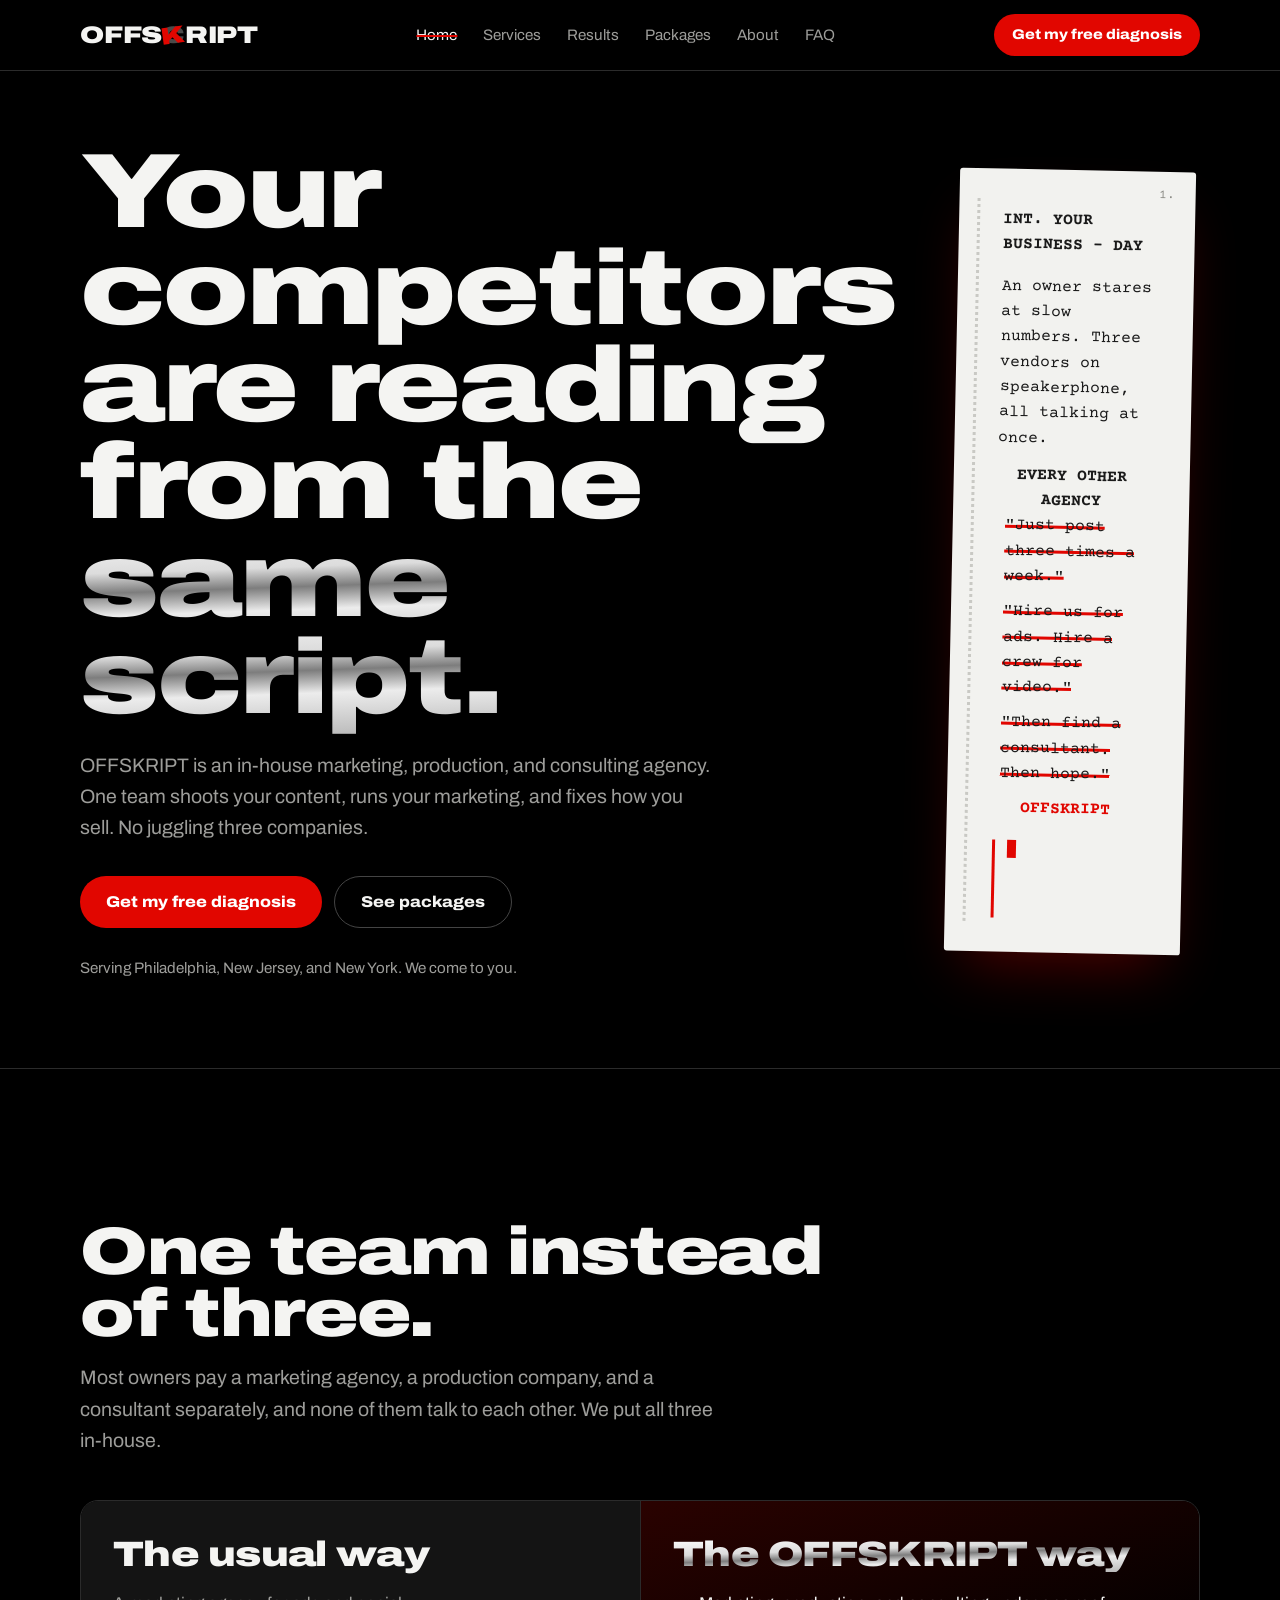
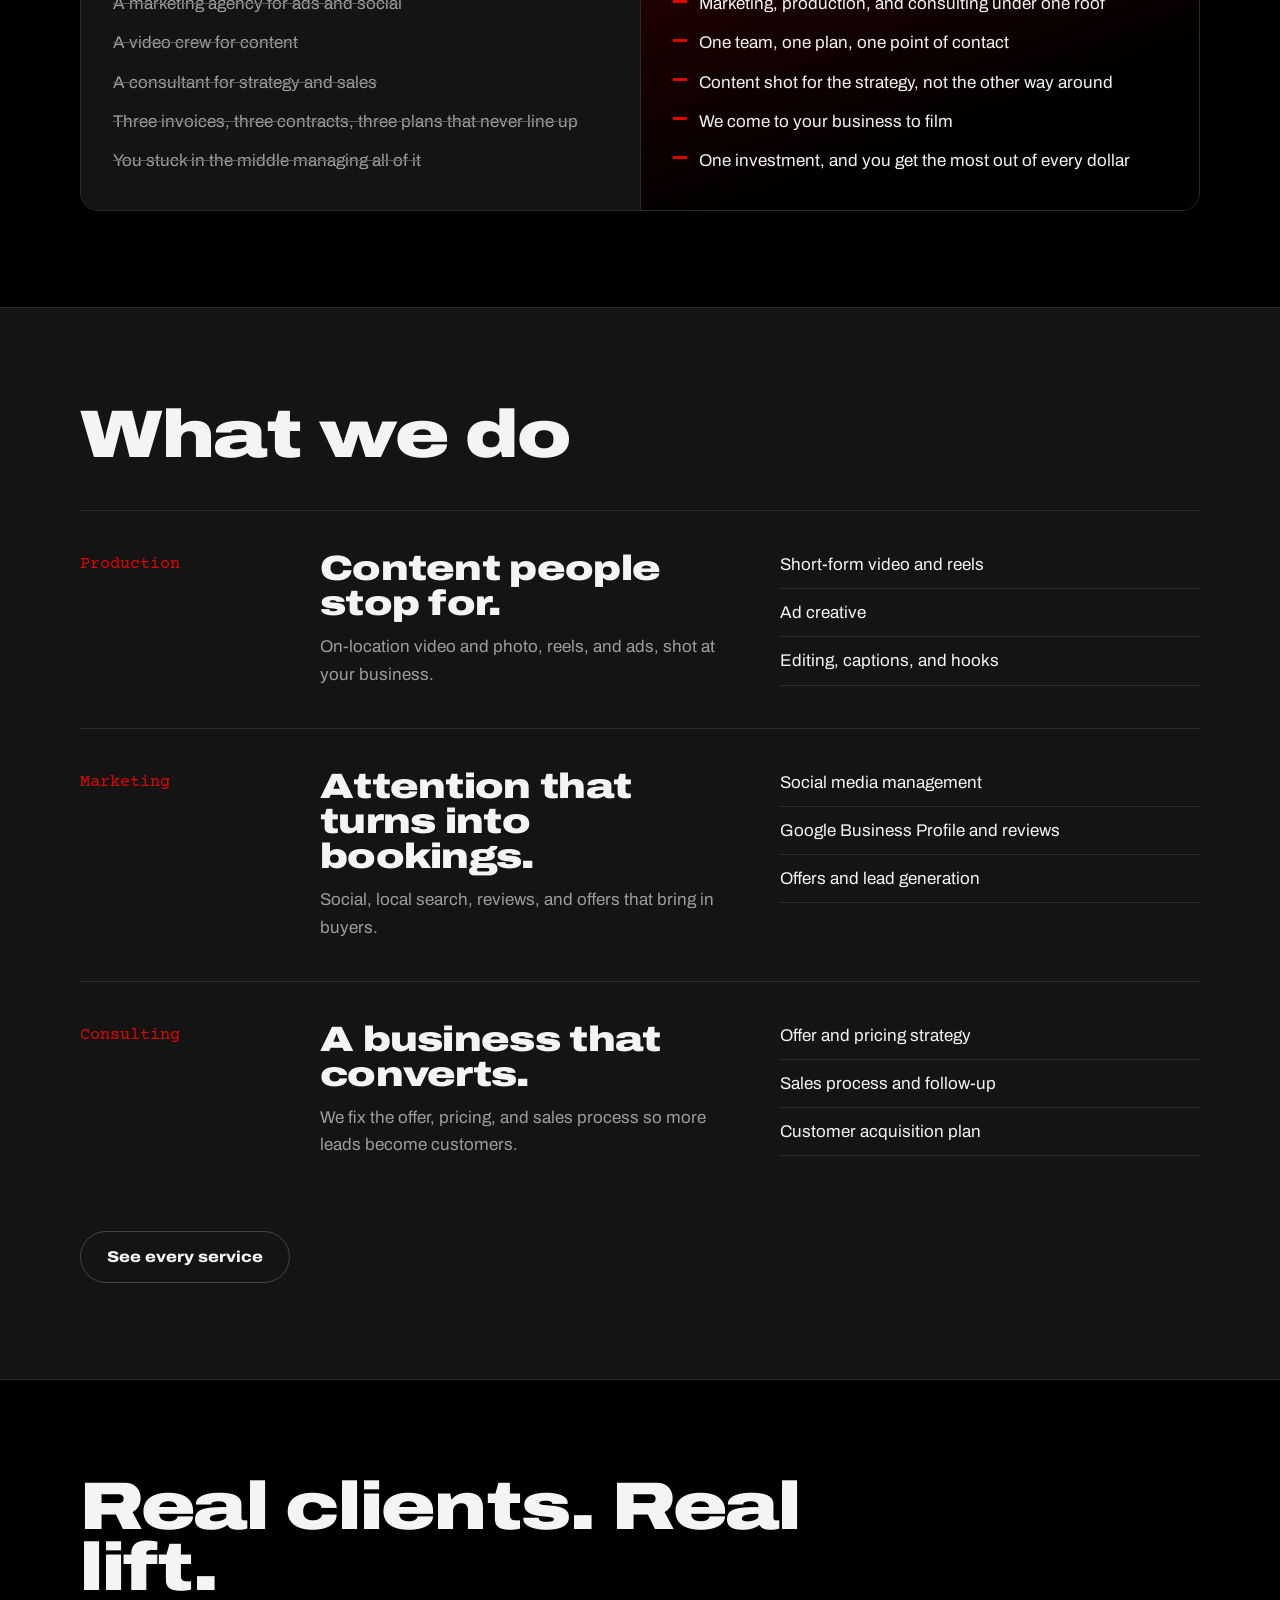
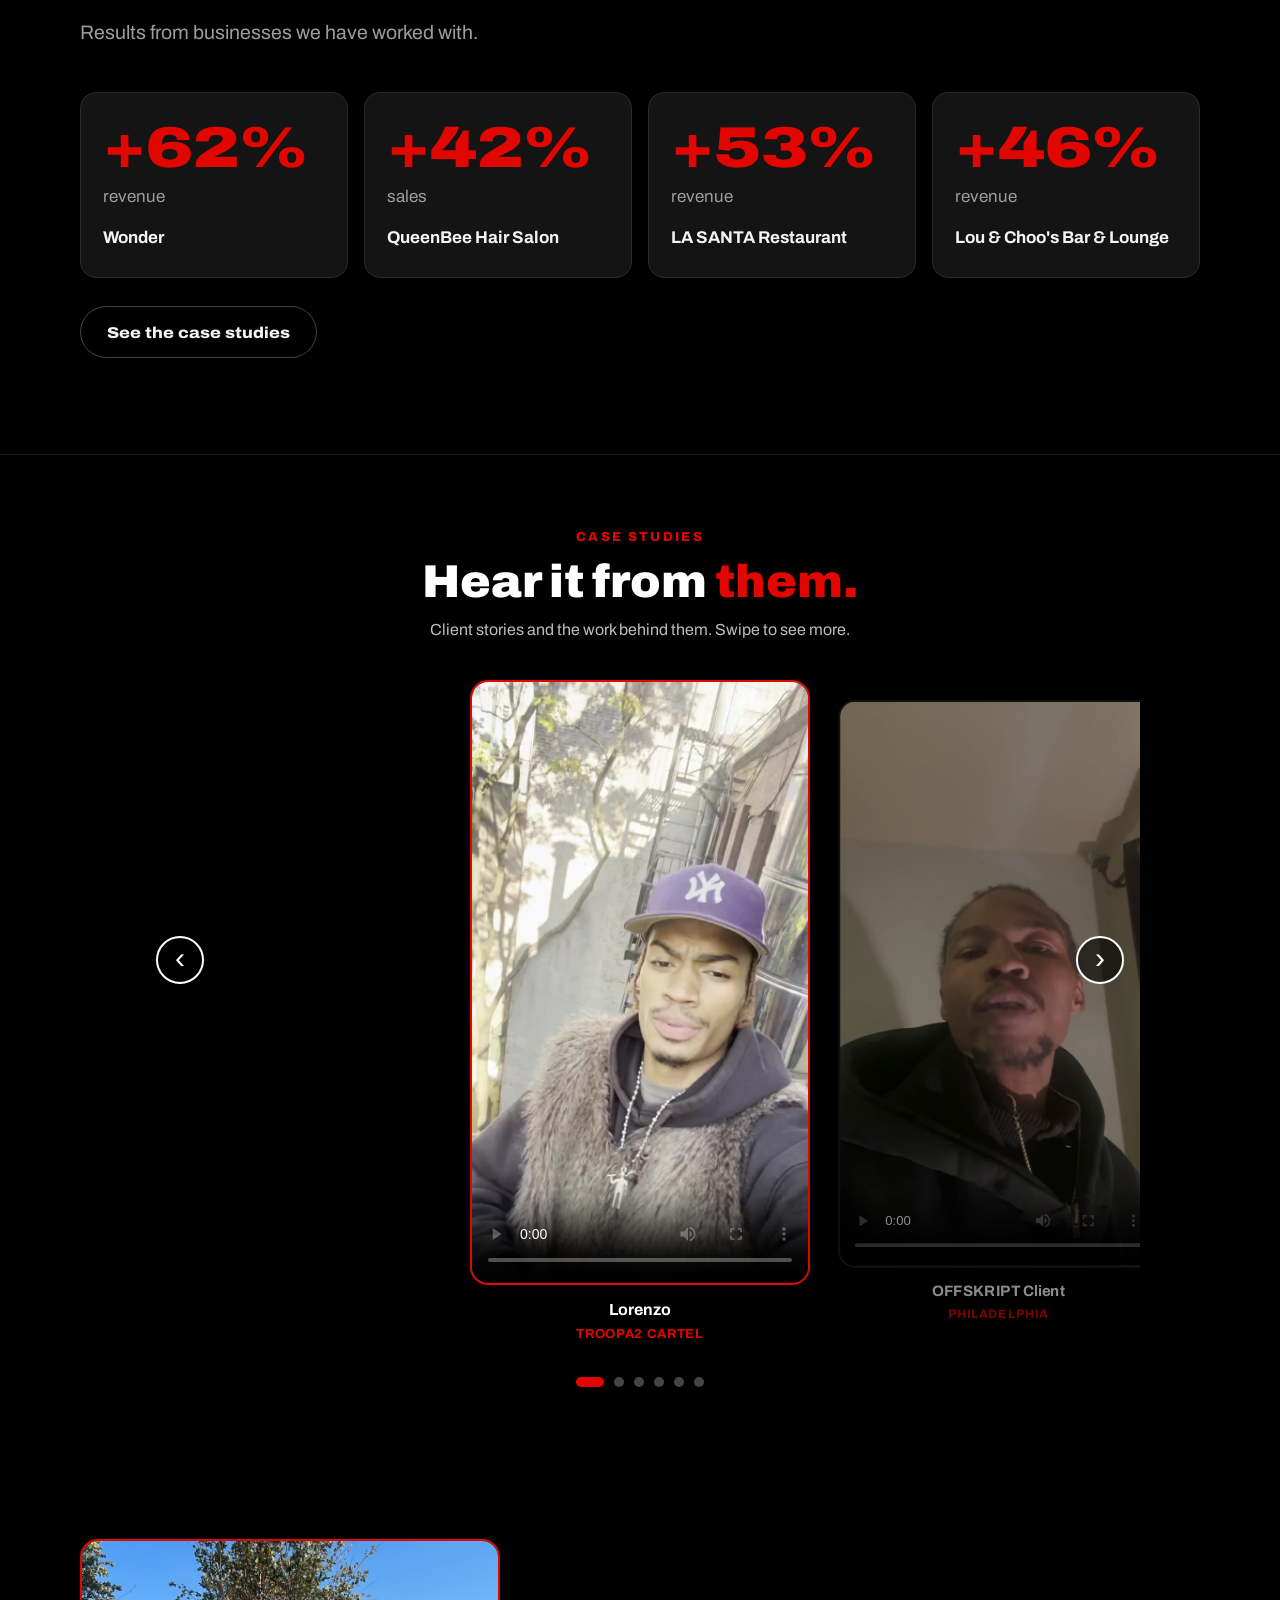
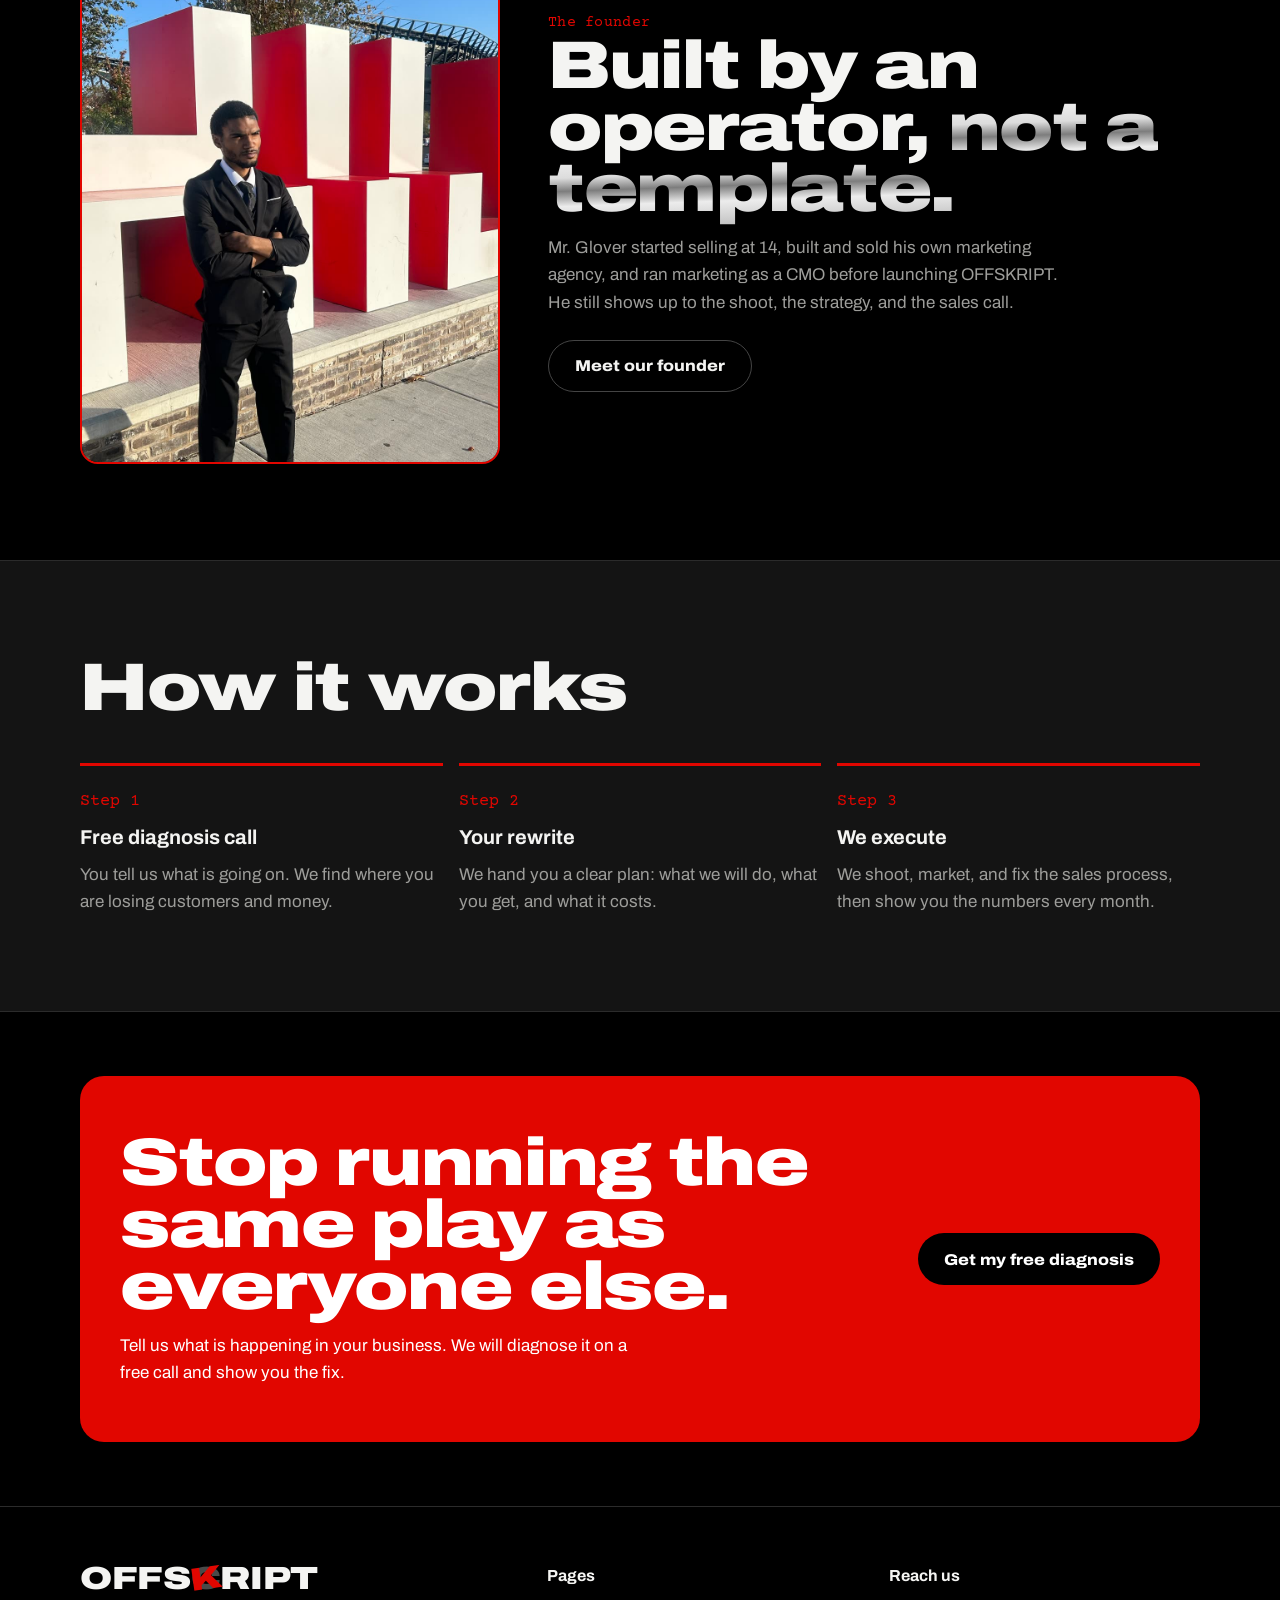
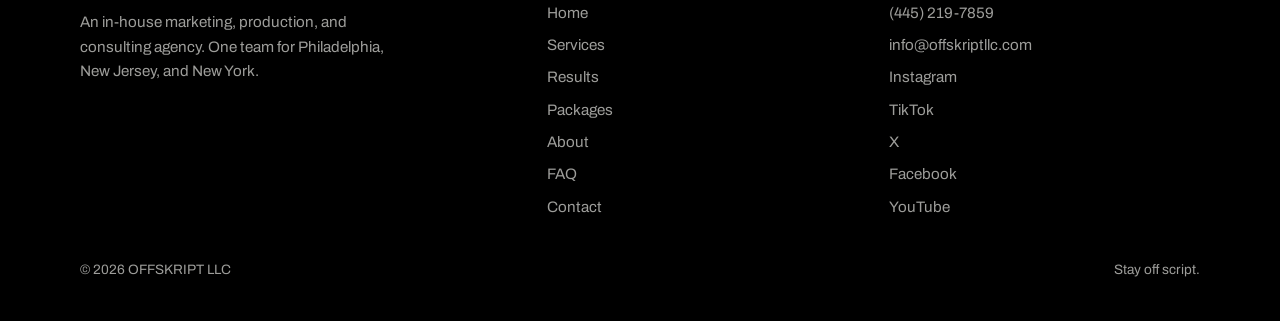
==== commit 3b7403b4: "Add files via upload" ====
--- a/index.html
+++ b/index.html
@@ -24,7 +24,7 @@
 <button class="menu" id="menu" aria-expanded="false" aria-controls="nav">Menu</button>
 </nav></header>
 <main>
-<section class="hero"><div class="wrap hero-grid"><div><h1 class="h-xl">Your competitors are reading from the <span class="chrome">same script.</span></h1><p class="lede">OFFSKRIPT is an in-house marketing, production, and consulting agency. One team shoots your content, runs your marketing, and fixes how you sell. No juggling three companies.</p><div class="ctas"><a href="contact.html" class="btn btn-red">Get my free diagnosis</a><a href="packages.html" class="btn btn-line">See packages</a></div><p class="where">Serving Philadelphia, New Jersey, and New York. We come to you.</p></div><div class="script" aria-label="A marketing script being rewritten"><span class="pg">1.</span><p class="sh">INT. YOUR BUSINESS - DAY</p><p class="act">An owner stares at slow numbers. Three vendors on speakerphone, all talking at once.</p><p class="who">EVERY OTHER AGENCY</p><span class="line l1"><s>"Just post three times a week."</s></span><span class="line l2"><s>"Hire us for ads. Hire a crew for video."</s></span><span class="line l3"><s>"Then find a consultant. Then hope."</s></span><p class="who" style="color:#e10600">OFFSKRIPT</p><p class="rewrite"><span class="txt" data-text="One team. We shoot it, market it, and fix how you sell it. Starting this week."></span><span class="caret" aria-hidden="true"></span></p></div></div></section><section class="band tight"><div class="wrap"><div class="offer" role="region" aria-label="Halloween offer"><div><p class="slug">Limited time</p><h2 class="h-md">The Halloween Rewrite: 33% off every package.</h2><p class="mute" style="max-width:56ch">Pay in full before Halloween and the $750 package is $500. Every tier gets the same cut. When the clock hits zero, prices go back up.</p></div><div style="text-align:center"><div class="clock">--</div><p class="mute" style="margin:10px 0 14px;font-size:.9rem">until the deal ends</p><a href="packages.html" class="btn btn-red">Lock in my price</a></div></div></div></section><section class="band" style="padding-top:24px"><div class="wrap"><div class="head"><h2 class="h-lg">One team instead of three.</h2><p class="lede">Most owners pay a marketing agency, a production company, and a consultant separately, and none of them talk to each other. We put all three in-house.</p></div><div class="versus"><div class="old"><h3 class="h-md">The usual way</h3><ul><li>A marketing agency for ads and social</li><li>A video crew for content</li><li>A consultant for strategy and sales</li><li>Three invoices, three contracts, three plans that never line up</li><li>You stuck in the middle managing all of it</li></ul></div><div class="new"><h3 class="h-md chrome">The OFFSKRIPT way</h3><ul><li>Marketing, production, and consulting under one roof</li><li>One team, one plan, one point of contact</li><li>Content shot for the strategy, not the other way around</li><li>We come to your business to film</li><li>One investment, and you get the most out of every dollar</li></ul></div></div></div></section><section class="band panel"><div class="wrap"><div class="head"><h2 class="h-lg">What we do</h2></div><div class="svc"><div class="tag">Production</div><div><h3 class="h-md">Content people stop for.</h3><p class="mute">On-location video and photo, reels, and ads, shot at your business.</p></div><ul><li>Short-form video and reels</li><li>Ad creative</li><li>Editing, captions, and hooks</li></ul></div><div class="svc"><div class="tag">Marketing</div><div><h3 class="h-md">Attention that turns into bookings.</h3><p class="mute">Social, local search, reviews, and offers that bring in buyers.</p></div><ul><li>Social media management</li><li>Google Business Profile and reviews</li><li>Offers and lead generation</li></ul></div><div class="svc"><div class="tag">Consulting</div><div><h3 class="h-md">A business that converts.</h3><p class="mute">We fix the offer, pricing, and sales process so more leads become customers.</p></div><ul><li>Offer and pricing strategy</li><li>Sales process and follow-up</li><li>Customer acquisition plan</li></ul></div><p style="margin-top:32px"><a href="services.html" class="btn btn-line">See every service</a></p></div></section><section class="band"><div class="wrap"><div class="head"><h2 class="h-lg">Real clients. Real lift.</h2><p class="lede">Results from businesses we have worked with.</p></div><div class="results"><div class="res"><div class="num">+62%</div><div class="what">revenue</div><div class="name">Wonder</div></div><div class="res"><div class="num">+42%</div><div class="what">sales</div><div class="name">QueenBee Hair Salon</div></div><div class="res"><div class="num">+53%</div><div class="what">revenue</div><div class="name">LA SANTA Restaurant</div></div><div class="res"><div class="num">+46%</div><div class="what">revenue</div><div class="name">Lou &amp; Choo&#39;s Bar &amp; Lounge</div></div></div><p style="margin-top:28px"><a href="results.html" class="btn btn-line">See the case studies</a></p></div></section><section id="case-studies" class="osk-cases"> <div class="osk-cases__head"> <p class="osk-cases__kicker">CLIENT STORIES</p> <h2 class="osk-cases__title">Hear it from <span>them.</span></h2> <p class="osk-cases__sub">Hear it straight from the people we work with. Swipe to see more.</p> </div>  <div class="osk-cases__wrap"> <button class="osk-cases__arrow osk-cases__arrow--prev" aria-label="Previous video">&#8249;</button>  <div class="osk-cases__track" tabindex="0"> <article class="osk-slide"> <div class="osk-slide__frame"> <video src="case-1.mp4" poster="case-1.jpg" playsinline controls preload="metadata"></video> </div> <div class="osk-slide__meta"> <strong>Lorenzo</strong><span>Troopa2 Cartel</span> </div> </article>  <article class="osk-slide"> <div class="osk-slide__frame"> <video src="case-2.mp4" poster="case-2.jpg" playsinline controls preload="metadata"></video> </div> <div class="osk-slide__meta"> <strong>OFFSKRIPT Client</strong><span>Philadelphia</span> </div> </article> <article class="osk-slide"> <div class="osk-slide__frame"> <video src="case-3.mp4" playsinline controls preload="metadata"></video> </div> <div class="osk-slide__meta"> <strong>OFFSKRIPT Production</strong><span>Social content</span> </div> </article> </div>  <button class="osk-cases__arrow osk-cases__arrow--next" aria-label="Next video">&#8250;</button> </div>  <div class="osk-cases__dots" role="tablist"></div> </section>  <style> .osk-cases{background:#000;color:#fff;padding:72px 0 56px;font-family:inherit;border-top:1px solid #1a1a1a;overflow:hidden} .osk-cases__head{text-align:center;padding:0 20px;margin-bottom:32px} .osk-cases__kicker{color:#e10600;font-weight:800;letter-spacing:.18em;font-size:13px;margin:0 0 10px} .osk-cases__title{font-size:clamp(28px,5vw,46px);font-weight:900;margin:0 0 10px;line-height:1.05} .osk-cases__title span{color:#e10600} .osk-cases__sub{color:#bdbdbd;margin:0;font-size:16px}  .osk-cases__wrap{position:relative;max-width:1000px;margin:0 auto} .osk-cases__track{ display:flex;gap:18px;overflow-x:auto;scroll-snap-type:x mandatory; -webkit-overflow-scrolling:touch;scrollbar-width:none; padding:6px 12vw 10px;            } .osk-cases__track::-webkit-scrollbar{display:none} .osk-cases__track:focus{outline:none}  .osk-slide{flex:0 0 76vw;max-width:340px;scroll-snap-align:center;transition:transform .3s,opacity .3s;opacity:.55;transform:scale(.94)} .osk-slide.is-active{opacity:1;transform:scale(1)} .osk-slide__frame{ aspect-ratio:9/16;border-radius:18px;overflow:hidden;background:#111; border:2px solid #222;box-shadow:0 14px 40px rgba(0,0,0,.6) } .osk-slide.is-active .osk-slide__frame{border-color:#e10600} .osk-slide__frame video{width:100%;height:100%;object-fit:cover;display:block;background:#111} .osk-slide__meta{display:flex;flex-direction:column;align-items:center;margin-top:12px;gap:2px} .osk-slide__meta strong{font-size:16px} .osk-slide__meta span{color:#e10600;font-size:13px;font-weight:700;letter-spacing:.05em;text-transform:uppercase}  @media (min-width:760px){ .osk-cases__track{padding:6px calc(50% - 170px) 10px} .osk-slide{flex-basis:340px} }  .osk-cases__arrow{ position:absolute;top:42%;transform:translateY(-50%);z-index:2; width:48px;height:48px;border-radius:50%;border:2px solid #fff;background:rgba(0,0,0,.6); color:#fff;font-size:30px;line-height:1;cursor:pointer;display:none;align-items:center;justify-content:center;padding:0 0 4px } .osk-cases__arrow:hover{background:#e10600;border-color:#e10600} .osk-cases__arrow--prev{left:16px} .osk-cases__arrow--next{right:16px} @media (min-width:760px){.osk-cases__arrow{display:flex}}  .osk-cases__dots{display:flex;justify-content:center;gap:10px;margin-top:22px} .osk-cases__dots button{width:10px;height:10px;border-radius:10px;border:0;background:#444;padding:0;cursor:pointer;transition:all .25s} .osk-cases__dots button.is-active{width:28px;background:#e10600} </style>  <script> (function(){ var root=document.getElementById('case-studies'); if(!root) return; var track=root.querySelector('.osk-cases__track'); var slides=[].slice.call(root.querySelectorAll('.osk-slide')); var dotsBox=root.querySelector('.osk-cases__dots'); var current=0;  slides.forEach(function(s,i){ var d=document.createElement('button'); d.setAttribute('aria-label','Go to video '+(i+1)); d.addEventListener('click',function(){go(i)}); dotsBox.appendChild(d);  var v=s.querySelector('video'); v.addEventListener('play',function(){ slides.forEach(function(o){var ov=o.querySelector('video'); if(ov!==v) ov.pause();}); if(i!==current) go(i); }); }); var dots=[].slice.call(dotsBox.children);  function go(i){ i=Math.max(0,Math.min(slides.length-1,i)); var s=slides[i]; track.scrollTo({left:s.offsetLeft-(track.clientWidth-s.clientWidth)/2,behavior:'smooth'}); } function setActive(i){ if(i===current && slides[i].classList.contains('is-active')) return; current=i; slides.forEach(function(s,k){ s.classList.toggle('is-active',k===i); if(k!==i) s.querySelector('video').pause();    }); dots.forEach(function(d,k){d.classList.toggle('is-active',k===i)}); } function nearest(){ var mid=track.scrollLeft+track.clientWidth/2,best=0,bd=1e9; slides.forEach(function(s,k){var c=s.offsetLeft+s.clientWidth/2,dd=Math.abs(c-mid); if(dd<bd){bd=dd;best=k}}); return best; } var t; track.addEventListener('scroll',function(){clearTimeout(t); t=setTimeout(function(){setActive(nearest())},60)}); root.querySelector('.osk-cases__arrow--prev').addEventListener('click',function(){go(current-1)}); root.querySelector('.osk-cases__arrow--next').addEventListener('click',function(){go(current+1)}); track.addEventListener('keydown',function(e){if(e.key==='ArrowRight')go(current+1); if(e.key==='ArrowLeft')go(current-1)}); setActive(0); slides[0].classList.add('is-active'); dots[0].classList.add('is-active'); })(); </script><section class="band"><div class="wrap osk-founder"><div class="osk-founder__img"><img src="founder.jpg" alt="Mr. Glover, founder of OFFSKRIPT" loading="lazy"></div><div><p class="slug">The founder</p><h2 class="h-lg">Built by an operator, <span class="chrome">not a template.</span></h2><p class="mute" style="margin-top:14px;max-width:52ch">Mr. Glover started selling at 14, built and sold his own marketing agency, and ran marketing as a CMO before launching OFFSKRIPT. He still shows up to the shoot, the strategy, and the sales call.</p><p style="margin-top:24px"><a href="about.html" class="btn btn-line">Meet our founder</a></p></div></div><style>.osk-founder{display:grid;grid-template-columns:minmax(0,420px) 1fr;gap:48px;align-items:center}.osk-founder__img{border-radius:18px;overflow:hidden;border:2px solid #e10600;aspect-ratio:4/5}.osk-founder__img img{width:100%;height:100%;object-fit:cover;object-position:center 20%;display:block}@media(max-width:760px){.osk-founder{grid-template-columns:1fr;gap:28px}}</style></section><section class="band panel"><div class="wrap"><div class="head"><h2 class="h-lg">How it works</h2></div><div class="steps"><div class="step"><div class="n">Step 1</div><h3>Free diagnosis call</h3><p class="mute">You tell us what is going on. We find where you are losing customers and money.</p></div><div class="step"><div class="n">Step 2</div><h3>Your rewrite</h3><p class="mute">We hand you a clear plan: what we will do, what you get, and what it costs.</p></div><div class="step"><div class="n">Step 3</div><h3>We execute</h3><p class="mute">We shoot, market, and fix the sales process, then show you the numbers every month.</p></div></div></div></section><section class="band tight"><div class="wrap"><div class="cta"><div><h2 class="h-lg">Stop running the same play as everyone else.</h2><p style="margin-top:14px;max-width:52ch">Tell us what is happening in your business. We will diagnose it on a free call and show you the fix.</p></div><a href="contact.html" class="btn">Get my free diagnosis</a></div></div></section>
+<section class="hero"><div class="wrap hero-grid"><div><h1 class="h-xl">Your competitors are reading from the <span class="chrome">same script.</span></h1><p class="lede">OFFSKRIPT is an in-house marketing, production, and consulting agency. One team shoots your content, runs your marketing, and fixes how you sell. No juggling three companies.</p><div class="ctas"><a href="contact.html" class="btn btn-red">Get my free diagnosis</a><a href="packages.html" class="btn btn-line">See packages</a></div><p class="where">Serving Philadelphia, New Jersey, and New York. We come to you.</p></div><div class="script" aria-label="A marketing script being rewritten"><span class="pg">1.</span><p class="sh">INT. YOUR BUSINESS - DAY</p><p class="act">An owner stares at slow numbers. Three vendors on speakerphone, all talking at once.</p><p class="who">EVERY OTHER AGENCY</p><span class="line l1"><s>"Just post three times a week."</s></span><span class="line l2"><s>"Hire us for ads. Hire a crew for video."</s></span><span class="line l3"><s>"Then find a consultant. Then hope."</s></span><p class="who" style="color:#e10600">OFFSKRIPT</p><p class="rewrite"><span class="txt" data-text="One team. We shoot it, market it, and fix how you sell it. Starting this week."></span><span class="caret" aria-hidden="true"></span></p></div></div></section><section class="band tight"><div class="wrap"><div class="offer" role="region" aria-label="Halloween offer"><div><p class="slug">Limited time</p><h2 class="h-md">The Halloween Rewrite: 33% off every package.</h2><p class="mute" style="max-width:56ch">Pay in full before Halloween and the $750 package is $500. Every tier gets the same cut. When the clock hits zero, prices go back up.</p></div><div style="text-align:center"><div class="clock">--</div><p class="mute" style="margin:10px 0 14px;font-size:.9rem">until the deal ends</p><a href="packages.html" class="btn btn-red">Lock in my price</a></div></div></div></section><section class="band" style="padding-top:24px"><div class="wrap"><div class="head"><h2 class="h-lg">One team instead of three.</h2><p class="lede">Most owners pay a marketing agency, a production company, and a consultant separately, and none of them talk to each other. We put all three in-house.</p></div><div class="versus"><div class="old"><h3 class="h-md">The usual way</h3><ul><li>A marketing agency for ads and social</li><li>A video crew for content</li><li>A consultant for strategy and sales</li><li>Three invoices, three contracts, three plans that never line up</li><li>You stuck in the middle managing all of it</li></ul></div><div class="new"><h3 class="h-md chrome">The OFFSKRIPT way</h3><ul><li>Marketing, production, and consulting under one roof</li><li>One team, one plan, one point of contact</li><li>Content shot for the strategy, not the other way around</li><li>We come to your business to film</li><li>One investment, and you get the most out of every dollar</li></ul></div></div></div></section><section class="band panel"><div class="wrap"><div class="head"><h2 class="h-lg">What we do</h2></div><div class="svc"><div class="tag">Production</div><div><h3 class="h-md">Content people stop for.</h3><p class="mute">On-location video and photo, reels, and ads, shot at your business.</p></div><ul><li>Short-form video and reels</li><li>Ad creative</li><li>Editing, captions, and hooks</li></ul></div><div class="svc"><div class="tag">Marketing</div><div><h3 class="h-md">Attention that turns into bookings.</h3><p class="mute">Social, local search, reviews, and offers that bring in buyers.</p></div><ul><li>Social media management</li><li>Google Business Profile and reviews</li><li>Offers and lead generation</li></ul></div><div class="svc"><div class="tag">Consulting</div><div><h3 class="h-md">A business that converts.</h3><p class="mute">We fix the offer, pricing, and sales process so more leads become customers.</p></div><ul><li>Offer and pricing strategy</li><li>Sales process and follow-up</li><li>Customer acquisition plan</li></ul></div><p style="margin-top:32px"><a href="services.html" class="btn btn-line">See every service</a></p></div></section><section class="band"><div class="wrap"><div class="head"><h2 class="h-lg">Real clients. Real lift.</h2><p class="lede">Results from businesses we have worked with.</p></div><div class="results"><div class="res"><div class="num">+62%</div><div class="what">revenue</div><div class="name">Wonder</div></div><div class="res"><div class="num">+42%</div><div class="what">sales</div><div class="name">QueenBee Hair Salon</div></div><div class="res"><div class="num">+53%</div><div class="what">revenue</div><div class="name">LA SANTA Restaurant</div></div><div class="res"><div class="num">+46%</div><div class="what">revenue</div><div class="name">Lou &amp; Choo&#39;s Bar &amp; Lounge</div></div></div><p style="margin-top:28px"><a href="results.html" class="btn btn-line">See the case studies</a></p></div></section><section id="case-studies" class="osk-cases"> <div class="osk-cases__head"> <p class="osk-cases__kicker">CASE STUDIES</p> <h2 class="osk-cases__title">Hear it from <span>them.</span></h2> <p class="osk-cases__sub">Client stories and the work behind them. Swipe to see more.</p> </div>  <div class="osk-cases__wrap"> <button class="osk-cases__arrow osk-cases__arrow--prev" aria-label="Previous video">&#8249;</button>  <div class="osk-cases__track" tabindex="0"> <article class="osk-slide"> <div class="osk-slide__frame"> <video src="case-1.mp4" poster="case-1.jpg" playsinline controls preload="metadata"></video> </div> <div class="osk-slide__meta"> <strong>Lorenzo</strong><span>Troopa2 Cartel</span> </div> </article>  <article class="osk-slide"> <div class="osk-slide__frame"> <video src="case-2.mp4" poster="case-2.jpg" playsinline controls preload="metadata"></video> </div> <div class="osk-slide__meta"> <strong>OFFSKRIPT Client</strong><span>Philadelphia</span> </div> </article> <article class="osk-slide"> <div class="osk-slide__frame"> <video src="case-4.mp4" playsinline controls muted loop preload="metadata"></video> </div> <div class="osk-slide__meta"> <strong>OFFSKRIPT Production</strong><span>Brand campaign</span> </div> </article> <article class="osk-slide"> <div class="osk-slide__frame osk-slide__frame--img"> <img src="views-proof.jpg" alt="Short-form videos produced by OFFSKRIPT with 1M to 5.6M views each" loading="lazy"> </div> <div class="osk-slide__meta"> <strong>5.6M views on one video</strong><span>Short-form content</span> </div> </article> <article class="osk-slide"> <div class="osk-slide__frame"> <img src="bts-studio.jpg" alt="OFFSKRIPT studio shoot, behind the scenes" loading="lazy" style="width:100%;height:100%;object-fit:cover;display:block"> </div> <div class="osk-slide__meta"> <strong>Behind the scenes</strong><span>Studio shoot</span> </div> </article> <article class="osk-slide"> <div class="osk-slide__frame"> <video src="case-3.mp4" playsinline controls preload="metadata"></video> </div> <div class="osk-slide__meta"> <strong>OFFSKRIPT Production</strong><span>Social content</span> </div> </article> </div>  <button class="osk-cases__arrow osk-cases__arrow--next" aria-label="Next video">&#8250;</button> </div>  <div class="osk-cases__dots" role="tablist"></div> </section>  <style> .osk-cases{background:#000;color:#fff;padding:72px 0 56px;font-family:inherit;border-top:1px solid #1a1a1a;overflow:hidden} .osk-cases__head{text-align:center;padding:0 20px;margin-bottom:32px} .osk-cases__kicker{color:#e10600;font-weight:800;letter-spacing:.18em;font-size:13px;margin:0 0 10px} .osk-cases__title{font-size:clamp(28px,5vw,46px);font-weight:900;margin:0 0 10px;line-height:1.05} .osk-cases__title span{color:#e10600} .osk-cases__sub{color:#bdbdbd;margin:0;font-size:16px}  .osk-cases__wrap{position:relative;max-width:1000px;margin:0 auto} .osk-cases__track{ display:flex;gap:18px;overflow-x:auto;scroll-snap-type:x mandatory; -webkit-overflow-scrolling:touch;scrollbar-width:none; padding:6px 12vw 10px;            } .osk-cases__track::-webkit-scrollbar{display:none} .osk-cases__track:focus{outline:none}  .osk-slide{flex:0 0 76vw;max-width:340px;scroll-snap-align:center;transition:transform .3s,opacity .3s;opacity:.55;transform:scale(.94)} .osk-slide.is-active{opacity:1;transform:scale(1)} .osk-slide__frame{ aspect-ratio:9/16;border-radius:18px;overflow:hidden;background:#111; border:2px solid #222;box-shadow:0 14px 40px rgba(0,0,0,.6) } .osk-slide.is-active .osk-slide__frame{border-color:#e10600} .osk-slide__frame--img{background:#1a1a1a;display:flex;align-items:center}.osk-slide__frame--img img{width:100%;height:auto;display:block}.osk-slide__frame video{width:100%;height:100%;object-fit:cover;display:block;background:#111} .osk-slide__meta{display:flex;flex-direction:column;align-items:center;margin-top:12px;gap:2px} .osk-slide__meta strong{font-size:16px} .osk-slide__meta span{color:#e10600;font-size:13px;font-weight:700;letter-spacing:.05em;text-transform:uppercase}  @media (min-width:760px){ .osk-cases__track{padding:6px calc(50% - 170px) 10px} .osk-slide{flex-basis:340px} }  .osk-cases__arrow{ position:absolute;top:42%;transform:translateY(-50%);z-index:2; width:48px;height:48px;border-radius:50%;border:2px solid #fff;background:rgba(0,0,0,.6); color:#fff;font-size:30px;line-height:1;cursor:pointer;display:none;align-items:center;justify-content:center;padding:0 0 4px } .osk-cases__arrow:hover{background:#e10600;border-color:#e10600} .osk-cases__arrow--prev{left:16px} .osk-cases__arrow--next{right:16px} @media (min-width:760px){.osk-cases__arrow{display:flex}}  .osk-cases__dots{display:flex;justify-content:center;gap:10px;margin-top:22px} .osk-cases__dots button{width:10px;height:10px;border-radius:10px;border:0;background:#444;padding:0;cursor:pointer;transition:all .25s} .osk-cases__dots button.is-active{width:28px;background:#e10600} </style>  <script> (function(){ var root=document.getElementById('case-studies'); if(!root) return; var track=root.querySelector('.osk-cases__track'); var slides=[].slice.call(root.querySelectorAll('.osk-slide')); var dotsBox=root.querySelector('.osk-cases__dots'); var current=0;  slides.forEach(function(s,i){ var d=document.createElement('button'); d.setAttribute('aria-label','Go to video '+(i+1)); d.addEventListener('click',function(){go(i)}); dotsBox.appendChild(d);  var v=s.querySelector('video'); if(v) v.addEventListener('play',function(){ slides.forEach(function(o){var ov=o.querySelector('video'); if(ov&&ov!==v) ov.pause();}); if(i!==current) go(i); }); }); var dots=[].slice.call(dotsBox.children);  function go(i){ i=Math.max(0,Math.min(slides.length-1,i)); var s=slides[i]; track.scrollTo({left:s.offsetLeft-(track.clientWidth-s.clientWidth)/2,behavior:'smooth'}); } function setActive(i){ if(i===current && slides[i].classList.contains('is-active')) return; current=i; slides.forEach(function(s,k){ s.classList.toggle('is-active',k===i); if(k!==i&&s.querySelector('video')) s.querySelector('video').pause();    }); dots.forEach(function(d,k){d.classList.toggle('is-active',k===i)}); } function nearest(){ var mid=track.scrollLeft+track.clientWidth/2,best=0,bd=1e9; slides.forEach(function(s,k){var c=s.offsetLeft+s.clientWidth/2,dd=Math.abs(c-mid); if(dd<bd){bd=dd;best=k}}); return best; } var t; track.addEventListener('scroll',function(){clearTimeout(t); t=setTimeout(function(){setActive(nearest())},60)}); root.querySelector('.osk-cases__arrow--prev').addEventListener('click',function(){go(current-1)}); root.querySelector('.osk-cases__arrow--next').addEventListener('click',function(){go(current+1)}); track.addEventListener('keydown',function(e){if(e.key==='ArrowRight')go(current+1); if(e.key==='ArrowLeft')go(current-1)}); setActive(0); slides[0].classList.add('is-active'); dots[0].classList.add('is-active'); })(); </script><section class="band"><div class="wrap osk-founder"><div class="osk-founder__img"><img src="founder.jpg" alt="Mr. Glover, founder of OFFSKRIPT" loading="lazy"></div><div><p class="slug">The founder</p><h2 class="h-lg">Built by an operator, <span class="chrome">not a template.</span></h2><p class="mute" style="margin-top:14px;max-width:52ch">Mr. Glover started selling at 14, built and sold his own marketing agency, and ran marketing as a CMO before launching OFFSKRIPT. He still shows up to the shoot, the strategy, and the sales call.</p><p style="margin-top:24px"><a href="about.html" class="btn btn-line">Meet our founder</a></p></div></div><style>.osk-founder{display:grid;grid-template-columns:minmax(0,420px) 1fr;gap:48px;align-items:center}.osk-founder__img{border-radius:18px;overflow:hidden;border:2px solid #e10600;aspect-ratio:4/5}.osk-founder__img img{width:100%;height:100%;object-fit:cover;object-position:center 20%;display:block}@media(max-width:760px){.osk-founder{grid-template-columns:1fr;gap:28px}}</style></section><section class="band panel"><div class="wrap"><div class="head"><h2 class="h-lg">How it works</h2></div><div class="steps"><div class="step"><div class="n">Step 1</div><h3>Free diagnosis call</h3><p class="mute">You tell us what is going on. We find where you are losing customers and money.</p></div><div class="step"><div class="n">Step 2</div><h3>Your rewrite</h3><p class="mute">We hand you a clear plan: what we will do, what you get, and what it costs.</p></div><div class="step"><div class="n">Step 3</div><h3>We execute</h3><p class="mute">We shoot, market, and fix the sales process, then show you the numbers every month.</p></div></div></div></section><section class="band tight"><div class="wrap"><div class="cta"><div><h2 class="h-lg">Stop running the same play as everyone else.</h2><p style="margin-top:14px;max-width:52ch">Tell us what is happening in your business. We will diagnose it on a free call and show you the fix.</p></div><a href="contact.html" class="btn">Get my free diagnosis</a></div></div></section>
 </main>
 <footer><div class="wrap"><div class="fcols">
 <div><a href="index.html" class="wordmark">OFFS<span class="ck"><span class="c">C</span><span class="k">K</span></span>RIPT</a><p style="margin-top:14px;max-width:36ch">An in-house marketing, production, and consulting agency. One team for Philadelphia, New Jersey, and New York.</p></div>
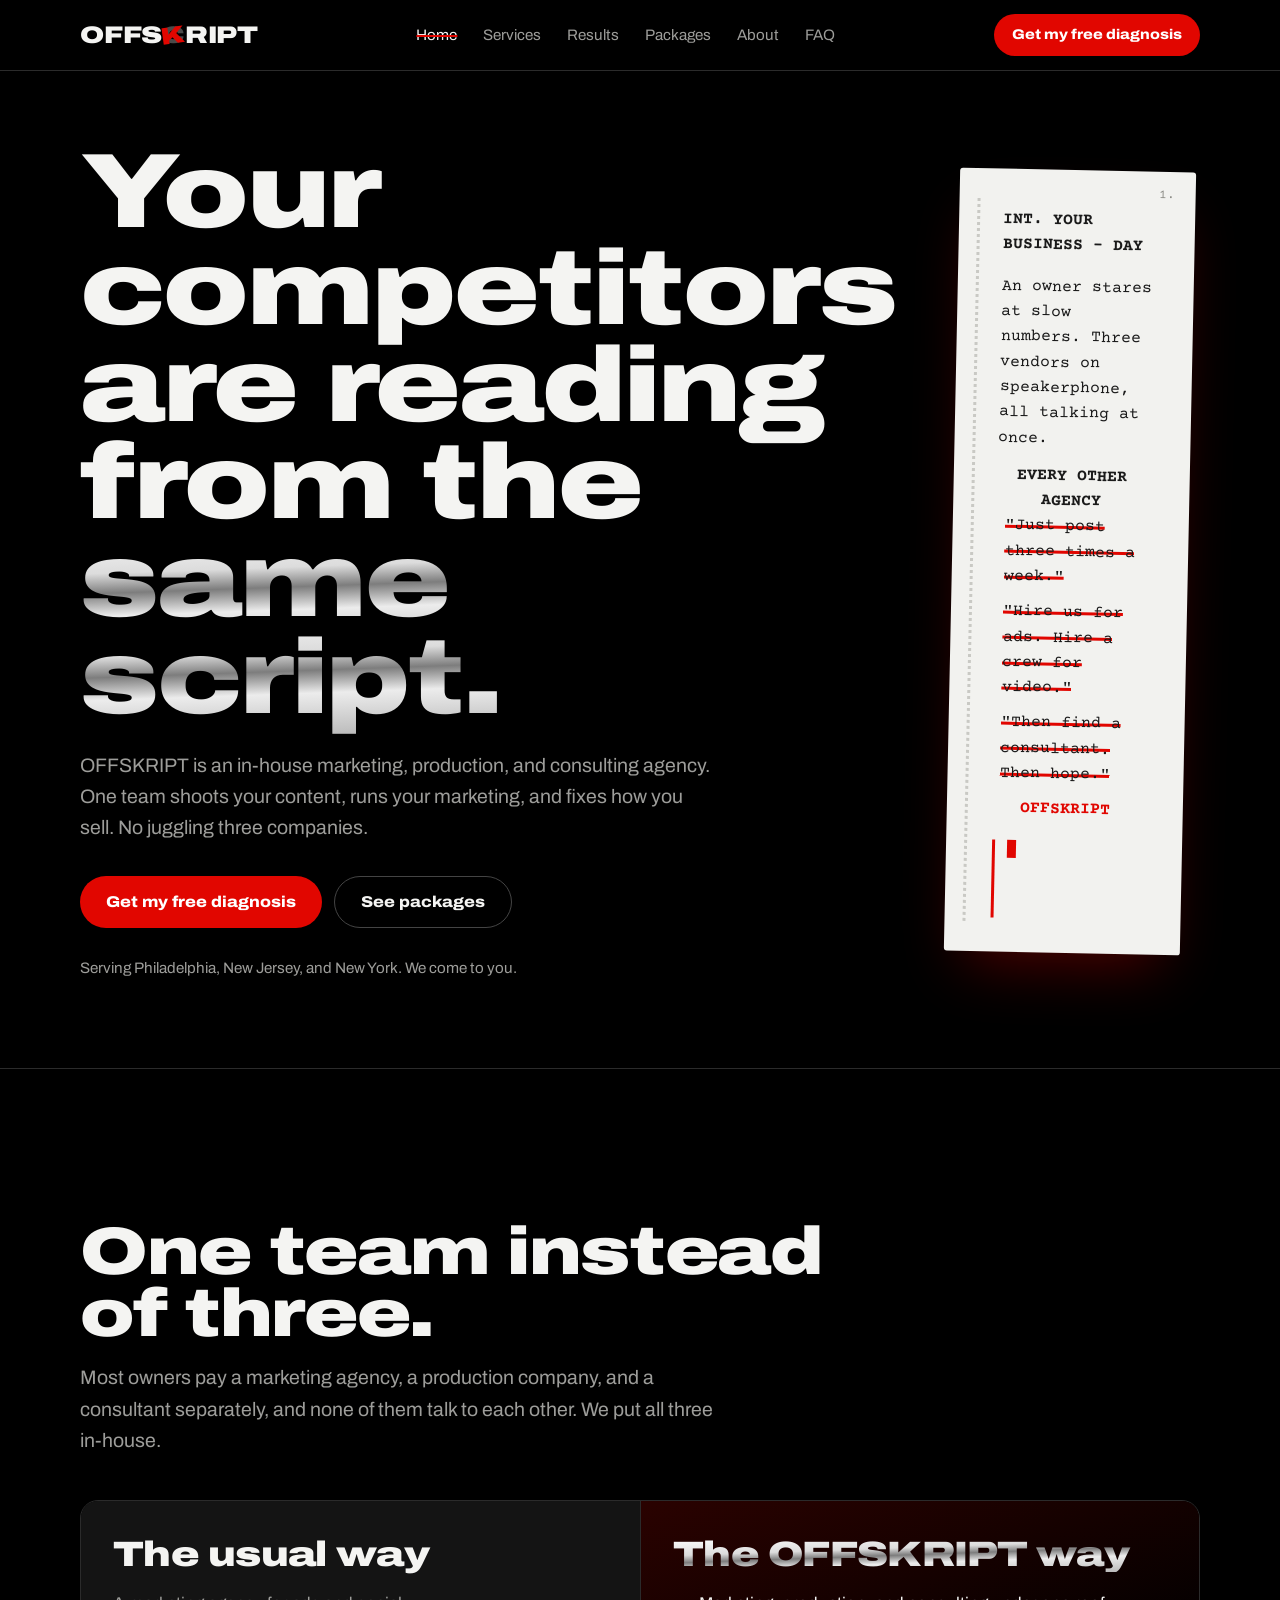
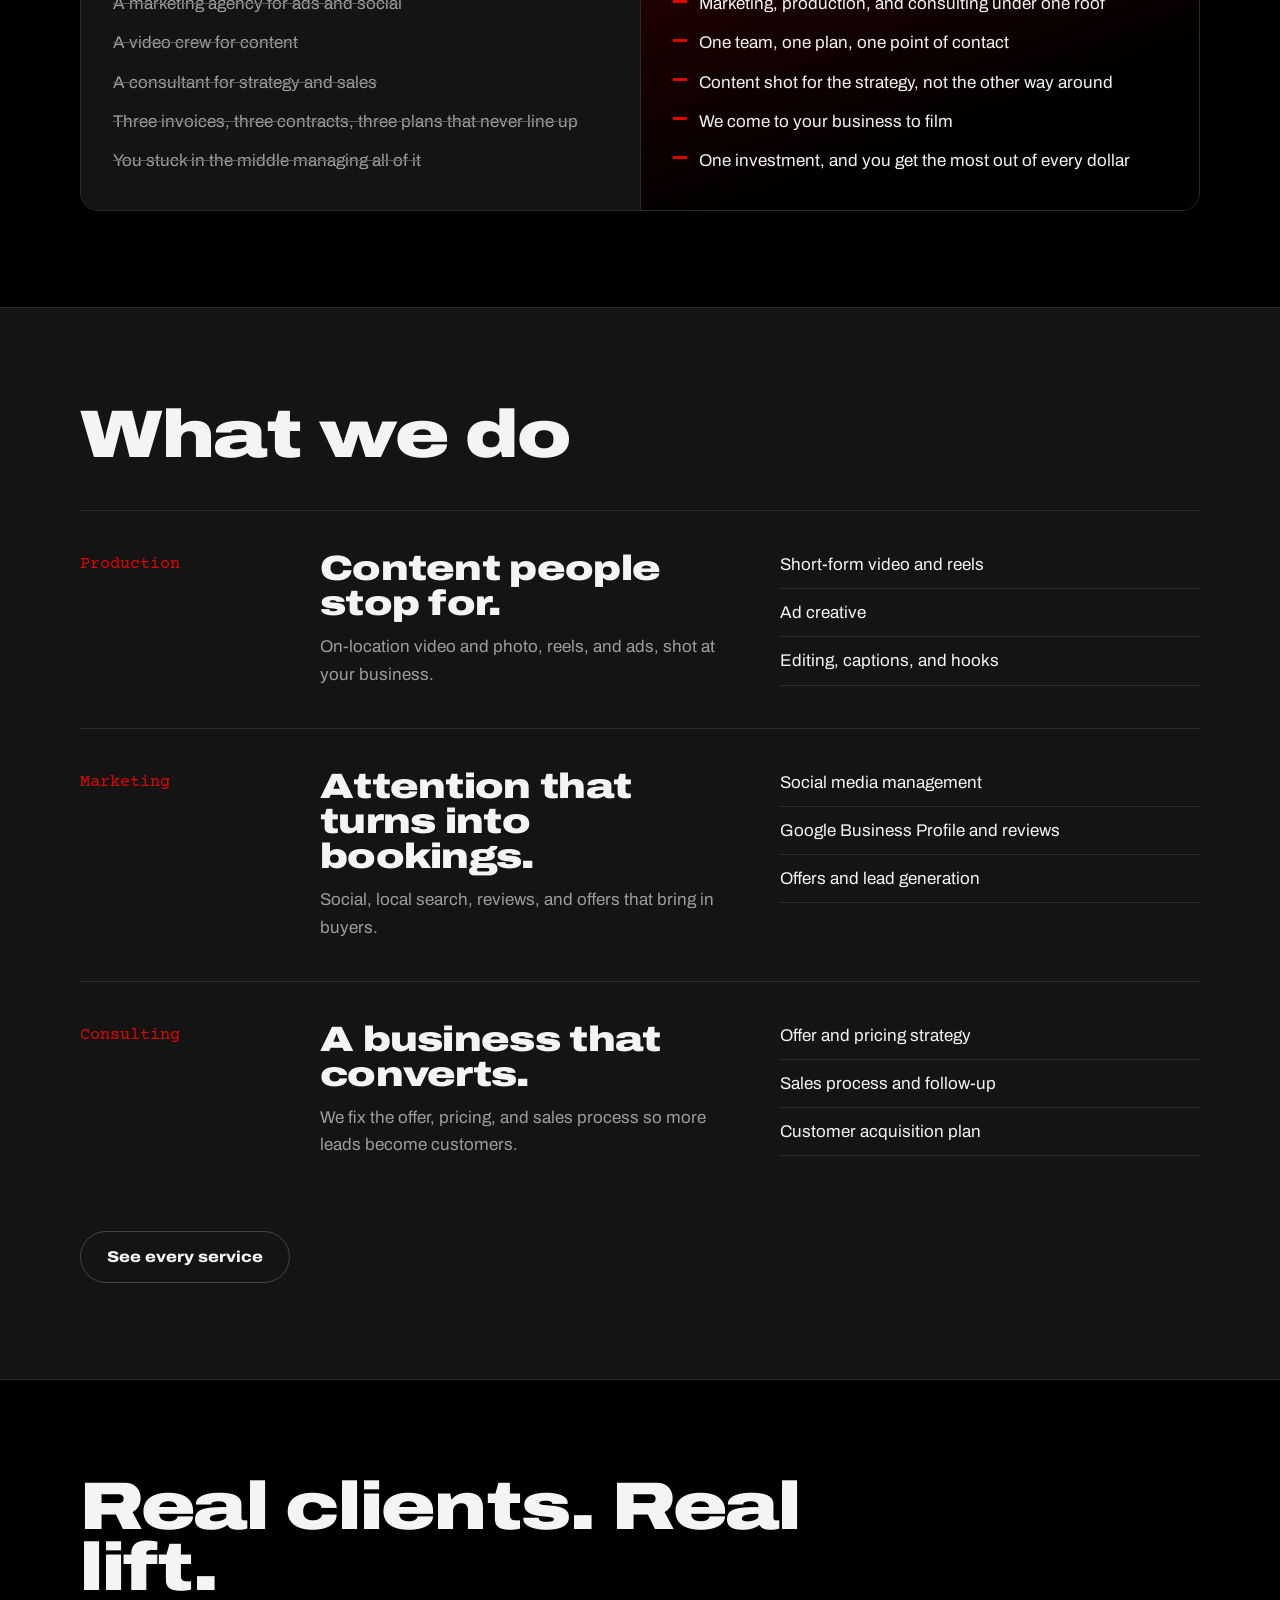
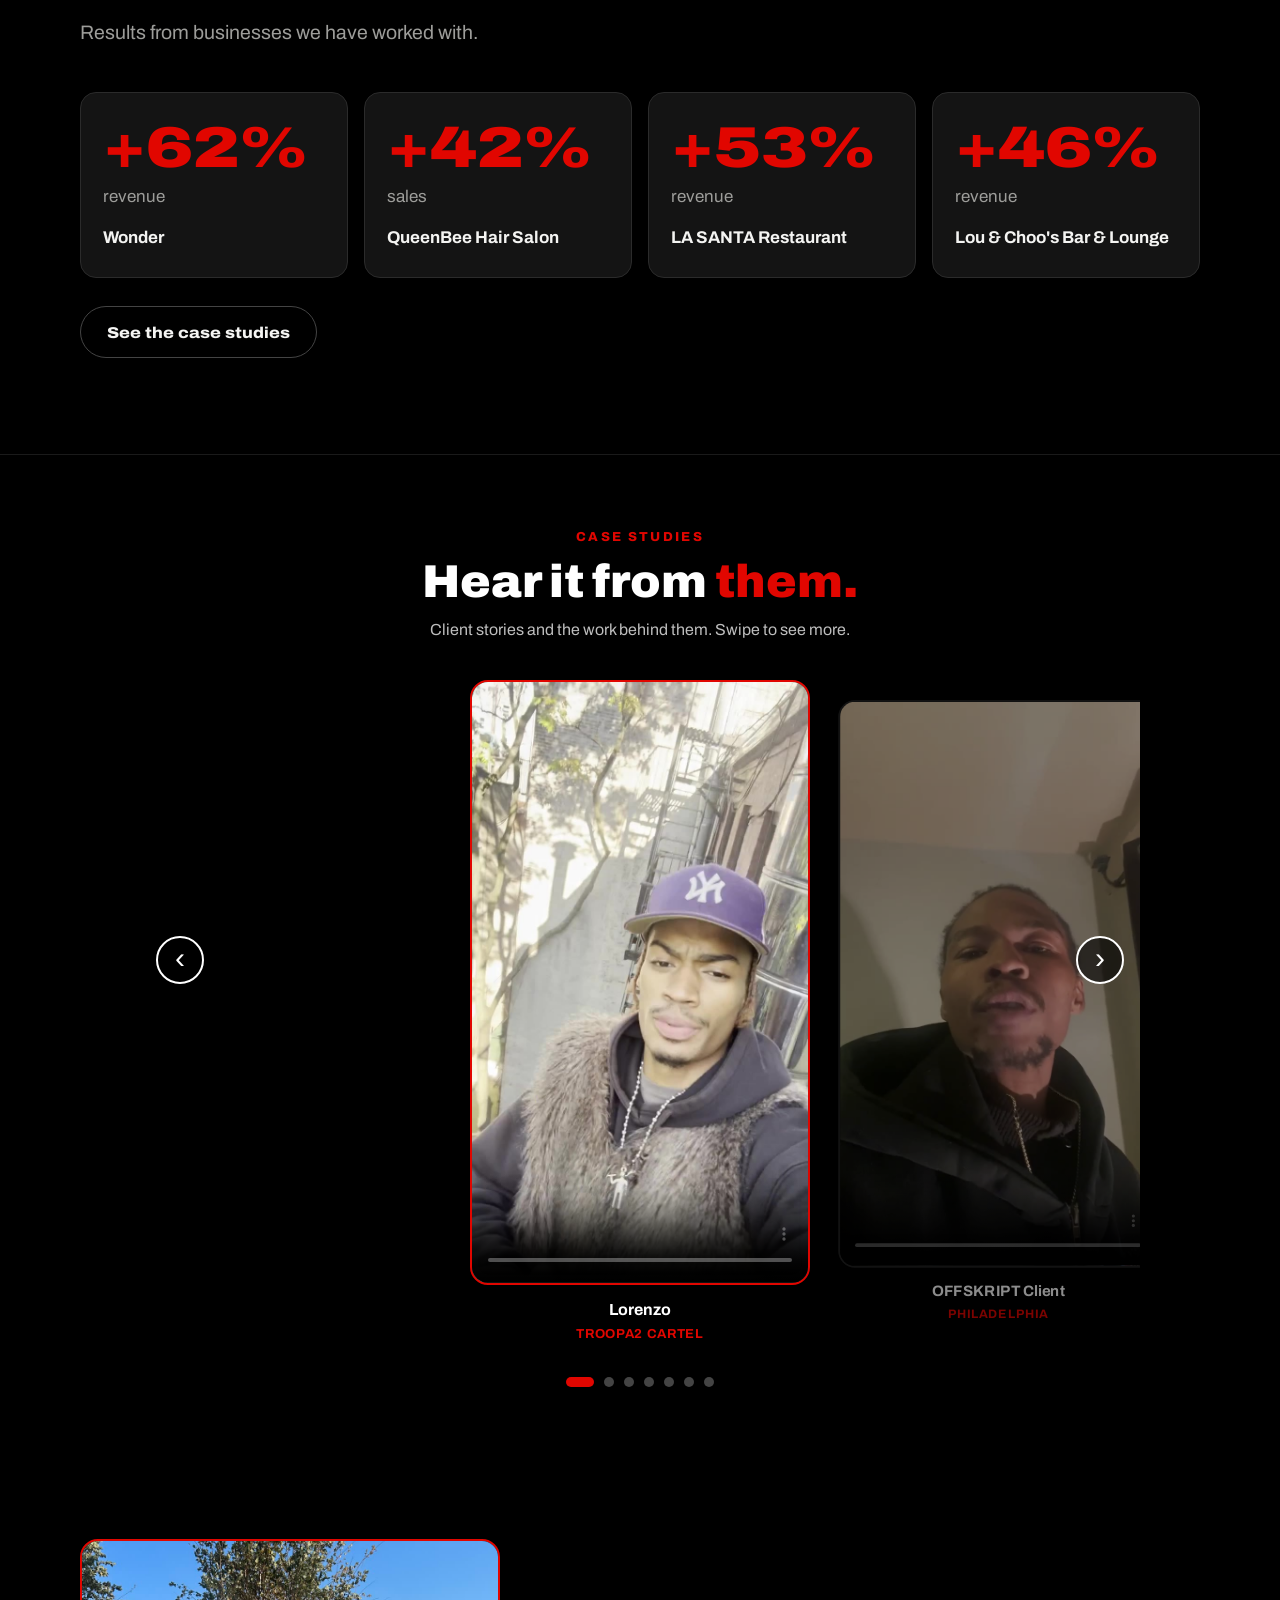
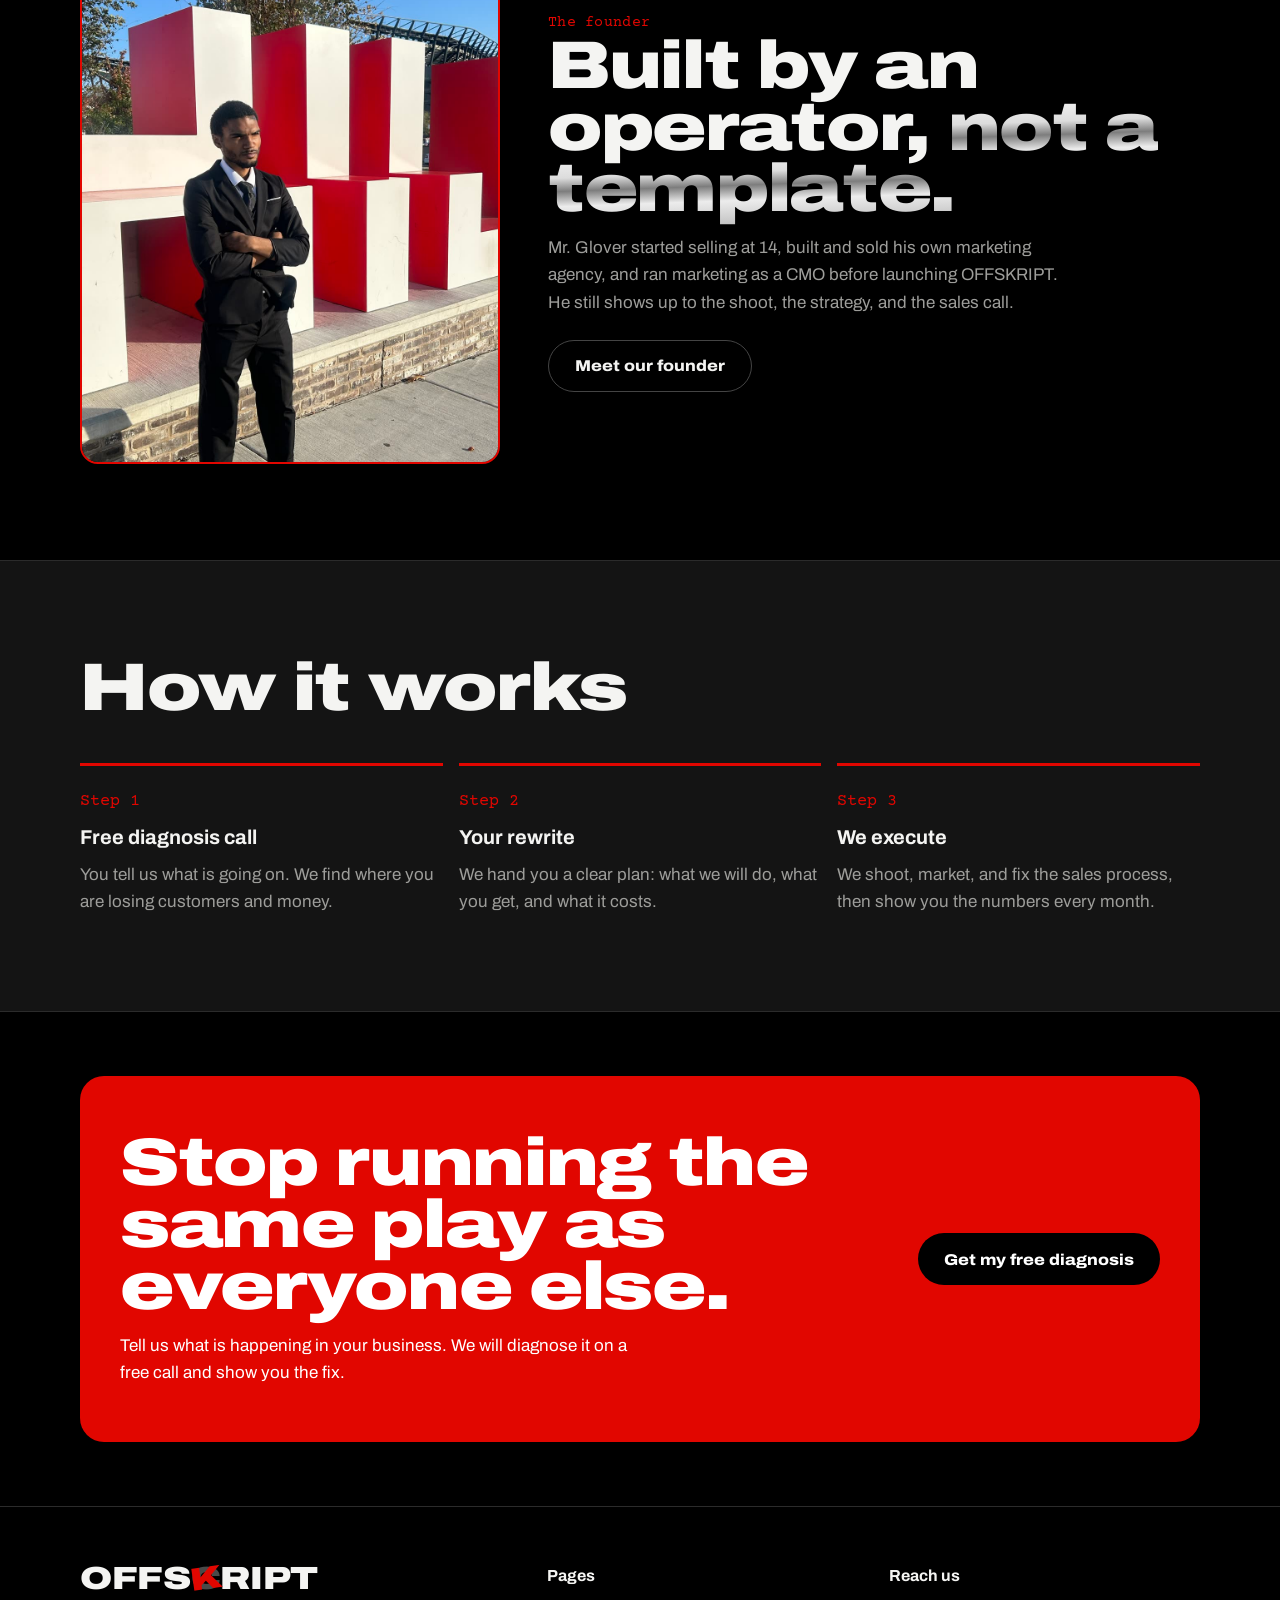
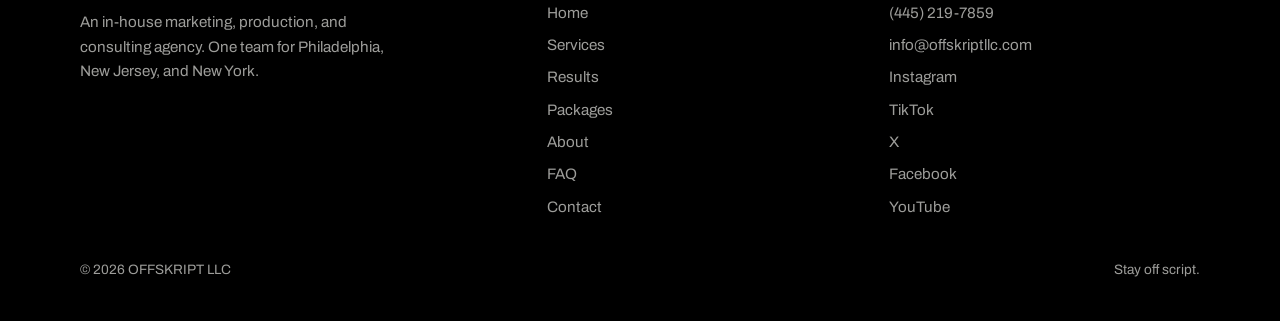
==== commit 23a428ef: "Add new client testimonial to homepage carousel" ====
--- a/index.html
+++ b/index.html
@@ -24,7 +24,7 @@
 <button class="menu" id="menu" aria-expanded="false" aria-controls="nav">Menu</button>
 </nav></header>
 <main>
-<section class="hero"><div class="wrap hero-grid"><div><h1 class="h-xl">Your competitors are reading from the <span class="chrome">same script.</span></h1><p class="lede">OFFSKRIPT is an in-house marketing, production, and consulting agency. One team shoots your content, runs your marketing, and fixes how you sell. No juggling three companies.</p><div class="ctas"><a href="contact.html" class="btn btn-red">Get my free diagnosis</a><a href="packages.html" class="btn btn-line">See packages</a></div><p class="where">Serving Philadelphia, New Jersey, and New York. We come to you.</p></div><div class="script" aria-label="A marketing script being rewritten"><span class="pg">1.</span><p class="sh">INT. YOUR BUSINESS - DAY</p><p class="act">An owner stares at slow numbers. Three vendors on speakerphone, all talking at once.</p><p class="who">EVERY OTHER AGENCY</p><span class="line l1"><s>"Just post three times a week."</s></span><span class="line l2"><s>"Hire us for ads. Hire a crew for video."</s></span><span class="line l3"><s>"Then find a consultant. Then hope."</s></span><p class="who" style="color:#e10600">OFFSKRIPT</p><p class="rewrite"><span class="txt" data-text="One team. We shoot it, market it, and fix how you sell it. Starting this week."></span><span class="caret" aria-hidden="true"></span></p></div></div></section><section class="band tight"><div class="wrap"><div class="offer" role="region" aria-label="Halloween offer"><div><p class="slug">Limited time</p><h2 class="h-md">The Halloween Rewrite: 33% off every package.</h2><p class="mute" style="max-width:56ch">Pay in full before Halloween and the $750 package is $500. Every tier gets the same cut. When the clock hits zero, prices go back up.</p></div><div style="text-align:center"><div class="clock">--</div><p class="mute" style="margin:10px 0 14px;font-size:.9rem">until the deal ends</p><a href="packages.html" class="btn btn-red">Lock in my price</a></div></div></div></section><section class="band" style="padding-top:24px"><div class="wrap"><div class="head"><h2 class="h-lg">One team instead of three.</h2><p class="lede">Most owners pay a marketing agency, a production company, and a consultant separately, and none of them talk to each other. We put all three in-house.</p></div><div class="versus"><div class="old"><h3 class="h-md">The usual way</h3><ul><li>A marketing agency for ads and social</li><li>A video crew for content</li><li>A consultant for strategy and sales</li><li>Three invoices, three contracts, three plans that never line up</li><li>You stuck in the middle managing all of it</li></ul></div><div class="new"><h3 class="h-md chrome">The OFFSKRIPT way</h3><ul><li>Marketing, production, and consulting under one roof</li><li>One team, one plan, one point of contact</li><li>Content shot for the strategy, not the other way around</li><li>We come to your business to film</li><li>One investment, and you get the most out of every dollar</li></ul></div></div></div></section><section class="band panel"><div class="wrap"><div class="head"><h2 class="h-lg">What we do</h2></div><div class="svc"><div class="tag">Production</div><div><h3 class="h-md">Content people stop for.</h3><p class="mute">On-location video and photo, reels, and ads, shot at your business.</p></div><ul><li>Short-form video and reels</li><li>Ad creative</li><li>Editing, captions, and hooks</li></ul></div><div class="svc"><div class="tag">Marketing</div><div><h3 class="h-md">Attention that turns into bookings.</h3><p class="mute">Social, local search, reviews, and offers that bring in buyers.</p></div><ul><li>Social media management</li><li>Google Business Profile and reviews</li><li>Offers and lead generation</li></ul></div><div class="svc"><div class="tag">Consulting</div><div><h3 class="h-md">A business that converts.</h3><p class="mute">We fix the offer, pricing, and sales process so more leads become customers.</p></div><ul><li>Offer and pricing strategy</li><li>Sales process and follow-up</li><li>Customer acquisition plan</li></ul></div><p style="margin-top:32px"><a href="services.html" class="btn btn-line">See every service</a></p></div></section><section class="band"><div class="wrap"><div class="head"><h2 class="h-lg">Real clients. Real lift.</h2><p class="lede">Results from businesses we have worked with.</p></div><div class="results"><div class="res"><div class="num">+62%</div><div class="what">revenue</div><div class="name">Wonder</div></div><div class="res"><div class="num">+42%</div><div class="what">sales</div><div class="name">QueenBee Hair Salon</div></div><div class="res"><div class="num">+53%</div><div class="what">revenue</div><div class="name">LA SANTA Restaurant</div></div><div class="res"><div class="num">+46%</div><div class="what">revenue</div><div class="name">Lou &amp; Choo&#39;s Bar &amp; Lounge</div></div></div><p style="margin-top:28px"><a href="results.html" class="btn btn-line">See the case studies</a></p></div></section><section id="case-studies" class="osk-cases"> <div class="osk-cases__head"> <p class="osk-cases__kicker">CASE STUDIES</p> <h2 class="osk-cases__title">Hear it from <span>them.</span></h2> <p class="osk-cases__sub">Client stories and the work behind them. Swipe to see more.</p> </div>  <div class="osk-cases__wrap"> <button class="osk-cases__arrow osk-cases__arrow--prev" aria-label="Previous video">&#8249;</button>  <div class="osk-cases__track" tabindex="0"> <article class="osk-slide"> <div class="osk-slide__frame"> <video src="case-1.mp4" poster="case-1.jpg" playsinline controls preload="metadata"></video> </div> <div class="osk-slide__meta"> <strong>Lorenzo</strong><span>Troopa2 Cartel</span> </div> </article>  <article class="osk-slide"> <div class="osk-slide__frame"> <video src="case-2.mp4" poster="case-2.jpg" playsinline controls preload="metadata"></video> </div> <div class="osk-slide__meta"> <strong>OFFSKRIPT Client</strong><span>Philadelphia</span> </div> </article> <article class="osk-slide"> <div class="osk-slide__frame"> <video src="case-4.mp4" playsinline controls muted loop preload="metadata"></video> </div> <div class="osk-slide__meta"> <strong>OFFSKRIPT Production</strong><span>Brand campaign</span> </div> </article> <article class="osk-slide"> <div class="osk-slide__frame osk-slide__frame--img"> <img src="views-proof.jpg" alt="Short-form videos produced by OFFSKRIPT with 1M to 5.6M views each" loading="lazy"> </div> <div class="osk-slide__meta"> <strong>5.6M views on one video</strong><span>Short-form content</span> </div> </article> <article class="osk-slide"> <div class="osk-slide__frame"> <img src="bts-studio.jpg" alt="OFFSKRIPT studio shoot, behind the scenes" loading="lazy" style="width:100%;height:100%;object-fit:cover;display:block"> </div> <div class="osk-slide__meta"> <strong>Behind the scenes</strong><span>Studio shoot</span> </div> </article> <article class="osk-slide"> <div class="osk-slide__frame"> <video src="case-3.mp4" playsinline controls preload="metadata"></video> </div> <div class="osk-slide__meta"> <strong>OFFSKRIPT Production</strong><span>Social content</span> </div> </article> </div>  <button class="osk-cases__arrow osk-cases__arrow--next" aria-label="Next video">&#8250;</button> </div>  <div class="osk-cases__dots" role="tablist"></div> </section>  <style> .osk-cases{background:#000;color:#fff;padding:72px 0 56px;font-family:inherit;border-top:1px solid #1a1a1a;overflow:hidden} .osk-cases__head{text-align:center;padding:0 20px;margin-bottom:32px} .osk-cases__kicker{color:#e10600;font-weight:800;letter-spacing:.18em;font-size:13px;margin:0 0 10px} .osk-cases__title{font-size:clamp(28px,5vw,46px);font-weight:900;margin:0 0 10px;line-height:1.05} .osk-cases__title span{color:#e10600} .osk-cases__sub{color:#bdbdbd;margin:0;font-size:16px}  .osk-cases__wrap{position:relative;max-width:1000px;margin:0 auto} .osk-cases__track{ display:flex;gap:18px;overflow-x:auto;scroll-snap-type:x mandatory; -webkit-overflow-scrolling:touch;scrollbar-width:none; padding:6px 12vw 10px;            } .osk-cases__track::-webkit-scrollbar{display:none} .osk-cases__track:focus{outline:none}  .osk-slide{flex:0 0 76vw;max-width:340px;scroll-snap-align:center;transition:transform .3s,opacity .3s;opacity:.55;transform:scale(.94)} .osk-slide.is-active{opacity:1;transform:scale(1)} .osk-slide__frame{ aspect-ratio:9/16;border-radius:18px;overflow:hidden;background:#111; border:2px solid #222;box-shadow:0 14px 40px rgba(0,0,0,.6) } .osk-slide.is-active .osk-slide__frame{border-color:#e10600} .osk-slide__frame--img{background:#1a1a1a;display:flex;align-items:center}.osk-slide__frame--img img{width:100%;height:auto;display:block}.osk-slide__frame video{width:100%;height:100%;object-fit:cover;display:block;background:#111} .osk-slide__meta{display:flex;flex-direction:column;align-items:center;margin-top:12px;gap:2px} .osk-slide__meta strong{font-size:16px} .osk-slide__meta span{color:#e10600;font-size:13px;font-weight:700;letter-spacing:.05em;text-transform:uppercase}  @media (min-width:760px){ .osk-cases__track{padding:6px calc(50% - 170px) 10px} .osk-slide{flex-basis:340px} }  .osk-cases__arrow{ position:absolute;top:42%;transform:translateY(-50%);z-index:2; width:48px;height:48px;border-radius:50%;border:2px solid #fff;background:rgba(0,0,0,.6); color:#fff;font-size:30px;line-height:1;cursor:pointer;display:none;align-items:center;justify-content:center;padding:0 0 4px } .osk-cases__arrow:hover{background:#e10600;border-color:#e10600} .osk-cases__arrow--prev{left:16px} .osk-cases__arrow--next{right:16px} @media (min-width:760px){.osk-cases__arrow{display:flex}}  .osk-cases__dots{display:flex;justify-content:center;gap:10px;margin-top:22px} .osk-cases__dots button{width:10px;height:10px;border-radius:10px;border:0;background:#444;padding:0;cursor:pointer;transition:all .25s} .osk-cases__dots button.is-active{width:28px;background:#e10600} </style>  <script> (function(){ var root=document.getElementById('case-studies'); if(!root) return; var track=root.querySelector('.osk-cases__track'); var slides=[].slice.call(root.querySelectorAll('.osk-slide')); var dotsBox=root.querySelector('.osk-cases__dots'); var current=0;  slides.forEach(function(s,i){ var d=document.createElement('button'); d.setAttribute('aria-label','Go to video '+(i+1)); d.addEventListener('click',function(){go(i)}); dotsBox.appendChild(d);  var v=s.querySelector('video'); if(v) v.addEventListener('play',function(){ slides.forEach(function(o){var ov=o.querySelector('video'); if(ov&&ov!==v) ov.pause();}); if(i!==current) go(i); }); }); var dots=[].slice.call(dotsBox.children);  function go(i){ i=Math.max(0,Math.min(slides.length-1,i)); var s=slides[i]; track.scrollTo({left:s.offsetLeft-(track.clientWidth-s.clientWidth)/2,behavior:'smooth'}); } function setActive(i){ if(i===current && slides[i].classList.contains('is-active')) return; current=i; slides.forEach(function(s,k){ s.classList.toggle('is-active',k===i); if(k!==i&&s.querySelector('video')) s.querySelector('video').pause();    }); dots.forEach(function(d,k){d.classList.toggle('is-active',k===i)}); } function nearest(){ var mid=track.scrollLeft+track.clientWidth/2,best=0,bd=1e9; slides.forEach(function(s,k){var c=s.offsetLeft+s.clientWidth/2,dd=Math.abs(c-mid); if(dd<bd){bd=dd;best=k}}); return best; } var t; track.addEventListener('scroll',function(){clearTimeout(t); t=setTimeout(function(){setActive(nearest())},60)}); root.querySelector('.osk-cases__arrow--prev').addEventListener('click',function(){go(current-1)}); root.querySelector('.osk-cases__arrow--next').addEventListener('click',function(){go(current+1)}); track.addEventListener('keydown',function(e){if(e.key==='ArrowRight')go(current+1); if(e.key==='ArrowLeft')go(current-1)}); setActive(0); slides[0].classList.add('is-active'); dots[0].classList.add('is-active'); })(); </script><section class="band"><div class="wrap osk-founder"><div class="osk-founder__img"><img src="founder.jpg" alt="Mr. Glover, founder of OFFSKRIPT" loading="lazy"></div><div><p class="slug">The founder</p><h2 class="h-lg">Built by an operator, <span class="chrome">not a template.</span></h2><p class="mute" style="margin-top:14px;max-width:52ch">Mr. Glover started selling at 14, built and sold his own marketing agency, and ran marketing as a CMO before launching OFFSKRIPT. He still shows up to the shoot, the strategy, and the sales call.</p><p style="margin-top:24px"><a href="about.html" class="btn btn-line">Meet our founder</a></p></div></div><style>.osk-founder{display:grid;grid-template-columns:minmax(0,420px) 1fr;gap:48px;align-items:center}.osk-founder__img{border-radius:18px;overflow:hidden;border:2px solid #e10600;aspect-ratio:4/5}.osk-founder__img img{width:100%;height:100%;object-fit:cover;object-position:center 20%;display:block}@media(max-width:760px){.osk-founder{grid-template-columns:1fr;gap:28px}}</style></section><section class="band panel"><div class="wrap"><div class="head"><h2 class="h-lg">How it works</h2></div><div class="steps"><div class="step"><div class="n">Step 1</div><h3>Free diagnosis call</h3><p class="mute">You tell us what is going on. We find where you are losing customers and money.</p></div><div class="step"><div class="n">Step 2</div><h3>Your rewrite</h3><p class="mute">We hand you a clear plan: what we will do, what you get, and what it costs.</p></div><div class="step"><div class="n">Step 3</div><h3>We execute</h3><p class="mute">We shoot, market, and fix the sales process, then show you the numbers every month.</p></div></div></div></section><section class="band tight"><div class="wrap"><div class="cta"><div><h2 class="h-lg">Stop running the same play as everyone else.</h2><p style="margin-top:14px;max-width:52ch">Tell us what is happening in your business. We will diagnose it on a free call and show you the fix.</p></div><a href="contact.html" class="btn">Get my free diagnosis</a></div></div></section>
+<section class="hero"><div class="wrap hero-grid"><div><h1 class="h-xl">Your competitors are reading from the <span class="chrome">same script.</span></h1><p class="lede">OFFSKRIPT is an in-house marketing, production, and consulting agency. One team shoots your content, runs your marketing, and fixes how you sell. No juggling three companies.</p><div class="ctas"><a href="contact.html" class="btn btn-red">Get my free diagnosis</a><a href="packages.html" class="btn btn-line">See packages</a></div><p class="where">Serving Philadelphia, New Jersey, and New York. We come to you.</p></div><div class="script" aria-label="A marketing script being rewritten"><span class="pg">1.</span><p class="sh">INT. YOUR BUSINESS - DAY</p><p class="act">An owner stares at slow numbers. Three vendors on speakerphone, all talking at once.</p><p class="who">EVERY OTHER AGENCY</p><span class="line l1"><s>"Just post three times a week."</s></span><span class="line l2"><s>"Hire us for ads. Hire a crew for video."</s></span><span class="line l3"><s>"Then find a consultant. Then hope."</s></span><p class="who" style="color:#e10600">OFFSKRIPT</p><p class="rewrite"><span class="txt" data-text="One team. We shoot it, market it, and fix how you sell it. Starting this week."></span><span class="caret" aria-hidden="true"></span></p></div></div></section><section class="band tight"><div class="wrap"><div class="offer" role="region" aria-label="Halloween offer"><div><p class="slug">Limited time</p><h2 class="h-md">The Halloween Rewrite: 33% off every package.</h2><p class="mute" style="max-width:56ch">Pay in full before Halloween and the $750 package is $500. Every tier gets the same cut. When the clock hits zero, prices go back up.</p></div><div style="text-align:center"><div class="clock">--</div><p class="mute" style="margin:10px 0 14px;font-size:.9rem">until the deal ends</p><a href="packages.html" class="btn btn-red">Lock in my price</a></div></div></div></section><section class="band" style="padding-top:24px"><div class="wrap"><div class="head"><h2 class="h-lg">One team instead of three.</h2><p class="lede">Most owners pay a marketing agency, a production company, and a consultant separately, and none of them talk to each other. We put all three in-house.</p></div><div class="versus"><div class="old"><h3 class="h-md">The usual way</h3><ul><li>A marketing agency for ads and social</li><li>A video crew for content</li><li>A consultant for strategy and sales</li><li>Three invoices, three contracts, three plans that never line up</li><li>You stuck in the middle managing all of it</li></ul></div><div class="new"><h3 class="h-md chrome">The OFFSKRIPT way</h3><ul><li>Marketing, production, and consulting under one roof</li><li>One team, one plan, one point of contact</li><li>Content shot for the strategy, not the other way around</li><li>We come to your business to film</li><li>One investment, and you get the most out of every dollar</li></ul></div></div></div></section><section class="band panel"><div class="wrap"><div class="head"><h2 class="h-lg">What we do</h2></div><div class="svc"><div class="tag">Production</div><div><h3 class="h-md">Content people stop for.</h3><p class="mute">On-location video and photo, reels, and ads, shot at your business.</p></div><ul><li>Short-form video and reels</li><li>Ad creative</li><li>Editing, captions, and hooks</li></ul></div><div class="svc"><div class="tag">Marketing</div><div><h3 class="h-md">Attention that turns into bookings.</h3><p class="mute">Social, local search, reviews, and offers that bring in buyers.</p></div><ul><li>Social media management</li><li>Google Business Profile and reviews</li><li>Offers and lead generation</li></ul></div><div class="svc"><div class="tag">Consulting</div><div><h3 class="h-md">A business that converts.</h3><p class="mute">We fix the offer, pricing, and sales process so more leads become customers.</p></div><ul><li>Offer and pricing strategy</li><li>Sales process and follow-up</li><li>Customer acquisition plan</li></ul></div><p style="margin-top:32px"><a href="services.html" class="btn btn-line">See every service</a></p></div></section><section class="band"><div class="wrap"><div class="head"><h2 class="h-lg">Real clients. Real lift.</h2><p class="lede">Results from businesses we have worked with.</p></div><div class="results"><div class="res"><div class="num">+62%</div><div class="what">revenue</div><div class="name">Wonder</div></div><div class="res"><div class="num">+42%</div><div class="what">sales</div><div class="name">QueenBee Hair Salon</div></div><div class="res"><div class="num">+53%</div><div class="what">revenue</div><div class="name">LA SANTA Restaurant</div></div><div class="res"><div class="num">+46%</div><div class="what">revenue</div><div class="name">Lou &amp; Choo&#39;s Bar &amp; Lounge</div></div></div><p style="margin-top:28px"><a href="results.html" class="btn btn-line">See the case studies</a></p></div></section><section id="case-studies" class="osk-cases"> <div class="osk-cases__head"> <p class="osk-cases__kicker">CASE STUDIES</p> <h2 class="osk-cases__title">Hear it from <span>them.</span></h2> <p class="osk-cases__sub">Client stories and the work behind them. Swipe to see more.</p> </div>  <div class="osk-cases__wrap"> <button class="osk-cases__arrow osk-cases__arrow--prev" aria-label="Previous video">&#8249;</button>  <div class="osk-cases__track" tabindex="0"> <article class="osk-slide"> <div class="osk-slide__frame"> <video src="case-1.mp4" poster="case-1.jpg" playsinline controls preload="metadata"></video> </div> <div class="osk-slide__meta"> <strong>Lorenzo</strong><span>Troopa2 Cartel</span> </div> </article>  <article class="osk-slide"> <div class="osk-slide__frame"> <video src="case-2.mp4" poster="case-2.jpg" playsinline controls preload="metadata"></video> </div> <div class="osk-slide__meta"> <strong>OFFSKRIPT Client</strong><span>Philadelphia</span> </div> </article> <article class="osk-slide"> <div class="osk-slide__frame"> <video src="case-5.mp4" poster="case-5.jpg" playsinline controls preload="metadata"></video> </div> <div class="osk-slide__meta"> <strong>OFFSKRIPT Client</strong><span>Client testimonial</span> </div> </article> <article class="osk-slide"> <div class="osk-slide__frame"> <video src="case-4.mp4" playsinline controls muted loop preload="metadata"></video> </div> <div class="osk-slide__meta"> <strong>OFFSKRIPT Production</strong><span>Brand campaign</span> </div> </article> <article class="osk-slide"> <div class="osk-slide__frame osk-slide__frame--img"> <img src="views-proof.jpg" alt="Short-form videos produced by OFFSKRIPT with 1M to 5.6M views each" loading="lazy"> </div> <div class="osk-slide__meta"> <strong>5.6M views on one video</strong><span>Short-form content</span> </div> </article> <article class="osk-slide"> <div class="osk-slide__frame"> <img src="bts-studio.jpg" alt="OFFSKRIPT studio shoot, behind the scenes" loading="lazy" style="width:100%;height:100%;object-fit:cover;display:block"> </div> <div class="osk-slide__meta"> <strong>Behind the scenes</strong><span>Studio shoot</span> </div> </article> <article class="osk-slide"> <div class="osk-slide__frame"> <video src="case-3.mp4" playsinline controls preload="metadata"></video> </div> <div class="osk-slide__meta"> <strong>OFFSKRIPT Production</strong><span>Social content</span> </div> </article> </div>  <button class="osk-cases__arrow osk-cases__arrow--next" aria-label="Next video">&#8250;</button> </div>  <div class="osk-cases__dots" role="tablist"></div> </section>  <style> .osk-cases{background:#000;color:#fff;padding:72px 0 56px;font-family:inherit;border-top:1px solid #1a1a1a;overflow:hidden} .osk-cases__head{text-align:center;padding:0 20px;margin-bottom:32px} .osk-cases__kicker{color:#e10600;font-weight:800;letter-spacing:.18em;font-size:13px;margin:0 0 10px} .osk-cases__title{font-size:clamp(28px,5vw,46px);font-weight:900;margin:0 0 10px;line-height:1.05} .osk-cases__title span{color:#e10600} .osk-cases__sub{color:#bdbdbd;margin:0;font-size:16px}  .osk-cases__wrap{position:relative;max-width:1000px;margin:0 auto} .osk-cases__track{ display:flex;gap:18px;overflow-x:auto;scroll-snap-type:x mandatory; -webkit-overflow-scrolling:touch;scrollbar-width:none; padding:6px 12vw 10px;            } .osk-cases__track::-webkit-scrollbar{display:none} .osk-cases__track:focus{outline:none}  .osk-slide{flex:0 0 76vw;max-width:340px;scroll-snap-align:center;transition:transform .3s,opacity .3s;opacity:.55;transform:scale(.94)} .osk-slide.is-active{opacity:1;transform:scale(1)} .osk-slide__frame{ aspect-ratio:9/16;border-radius:18px;overflow:hidden;background:#111; border:2px solid #222;box-shadow:0 14px 40px rgba(0,0,0,.6) } .osk-slide.is-active .osk-slide__frame{border-color:#e10600} .osk-slide__frame--img{background:#1a1a1a;display:flex;align-items:center}.osk-slide__frame--img img{width:100%;height:auto;display:block}.osk-slide__frame video{width:100%;height:100%;object-fit:cover;display:block;background:#111} .osk-slide__meta{display:flex;flex-direction:column;align-items:center;margin-top:12px;gap:2px} .osk-slide__meta strong{font-size:16px} .osk-slide__meta span{color:#e10600;font-size:13px;font-weight:700;letter-spacing:.05em;text-transform:uppercase}  @media (min-width:760px){ .osk-cases__track{padding:6px calc(50% - 170px) 10px} .osk-slide{flex-basis:340px} }  .osk-cases__arrow{ position:absolute;top:42%;transform:translateY(-50%);z-index:2; width:48px;height:48px;border-radius:50%;border:2px solid #fff;background:rgba(0,0,0,.6); color:#fff;font-size:30px;line-height:1;cursor:pointer;display:none;align-items:center;justify-content:center;padding:0 0 4px } .osk-cases__arrow:hover{background:#e10600;border-color:#e10600} .osk-cases__arrow--prev{left:16px} .osk-cases__arrow--next{right:16px} @media (min-width:760px){.osk-cases__arrow{display:flex}}  .osk-cases__dots{display:flex;justify-content:center;gap:10px;margin-top:22px} .osk-cases__dots button{width:10px;height:10px;border-radius:10px;border:0;background:#444;padding:0;cursor:pointer;transition:all .25s} .osk-cases__dots button.is-active{width:28px;background:#e10600} </style>  <script> (function(){ var root=document.getElementById('case-studies'); if(!root) return; var track=root.querySelector('.osk-cases__track'); var slides=[].slice.call(root.querySelectorAll('.osk-slide')); var dotsBox=root.querySelector('.osk-cases__dots'); var current=0;  slides.forEach(function(s,i){ var d=document.createElement('button'); d.setAttribute('aria-label','Go to video '+(i+1)); d.addEventListener('click',function(){go(i)}); dotsBox.appendChild(d);  var v=s.querySelector('video'); if(v) v.addEventListener('play',function(){ slides.forEach(function(o){var ov=o.querySelector('video'); if(ov&&ov!==v) ov.pause();}); if(i!==current) go(i); }); }); var dots=[].slice.call(dotsBox.children);  function go(i){ i=Math.max(0,Math.min(slides.length-1,i)); var s=slides[i]; track.scrollTo({left:s.offsetLeft-(track.clientWidth-s.clientWidth)/2,behavior:'smooth'}); } function setActive(i){ if(i===current && slides[i].classList.contains('is-active')) return; current=i; slides.forEach(function(s,k){ s.classList.toggle('is-active',k===i); if(k!==i&&s.querySelector('video')) s.querySelector('video').pause();    }); dots.forEach(function(d,k){d.classList.toggle('is-active',k===i)}); } function nearest(){ var mid=track.scrollLeft+track.clientWidth/2,best=0,bd=1e9; slides.forEach(function(s,k){var c=s.offsetLeft+s.clientWidth/2,dd=Math.abs(c-mid); if(dd<bd){bd=dd;best=k}}); return best; } var t; track.addEventListener('scroll',function(){clearTimeout(t); t=setTimeout(function(){setActive(nearest())},60)}); root.querySelector('.osk-cases__arrow--prev').addEventListener('click',function(){go(current-1)}); root.querySelector('.osk-cases__arrow--next').addEventListener('click',function(){go(current+1)}); track.addEventListener('keydown',function(e){if(e.key==='ArrowRight')go(current+1); if(e.key==='ArrowLeft')go(current-1)}); setActive(0); slides[0].classList.add('is-active'); dots[0].classList.add('is-active'); })(); </script><section class="band"><div class="wrap osk-founder"><div class="osk-founder__img"><img src="founder.jpg" alt="Mr. Glover, founder of OFFSKRIPT" loading="lazy"></div><div><p class="slug">The founder</p><h2 class="h-lg">Built by an operator, <span class="chrome">not a template.</span></h2><p class="mute" style="margin-top:14px;max-width:52ch">Mr. Glover started selling at 14, built and sold his own marketing agency, and ran marketing as a CMO before launching OFFSKRIPT. He still shows up to the shoot, the strategy, and the sales call.</p><p style="margin-top:24px"><a href="about.html" class="btn btn-line">Meet our founder</a></p></div></div><style>.osk-founder{display:grid;grid-template-columns:minmax(0,420px) 1fr;gap:48px;align-items:center}.osk-founder__img{border-radius:18px;overflow:hidden;border:2px solid #e10600;aspect-ratio:4/5}.osk-founder__img img{width:100%;height:100%;object-fit:cover;object-position:center 20%;display:block}@media(max-width:760px){.osk-founder{grid-template-columns:1fr;gap:28px}}</style></section><section class="band panel"><div class="wrap"><div class="head"><h2 class="h-lg">How it works</h2></div><div class="steps"><div class="step"><div class="n">Step 1</div><h3>Free diagnosis call</h3><p class="mute">You tell us what is going on. We find where you are losing customers and money.</p></div><div class="step"><div class="n">Step 2</div><h3>Your rewrite</h3><p class="mute">We hand you a clear plan: what we will do, what you get, and what it costs.</p></div><div class="step"><div class="n">Step 3</div><h3>We execute</h3><p class="mute">We shoot, market, and fix the sales process, then show you the numbers every month.</p></div></div></div></section><section class="band tight"><div class="wrap"><div class="cta"><div><h2 class="h-lg">Stop running the same play as everyone else.</h2><p style="margin-top:14px;max-width:52ch">Tell us what is happening in your business. We will diagnose it on a free call and show you the fix.</p></div><a href="contact.html" class="btn">Get my free diagnosis</a></div></div></section>
 </main>
 <footer><div class="wrap"><div class="fcols">
 <div><a href="index.html" class="wordmark">OFFS<span class="ck"><span class="c">C</span><span class="k">K</span></span>RIPT</a><p style="margin-top:14px;max-width:36ch">An in-house marketing, production, and consulting agency. One team for Philadelphia, New Jersey, and New York.</p></div>
